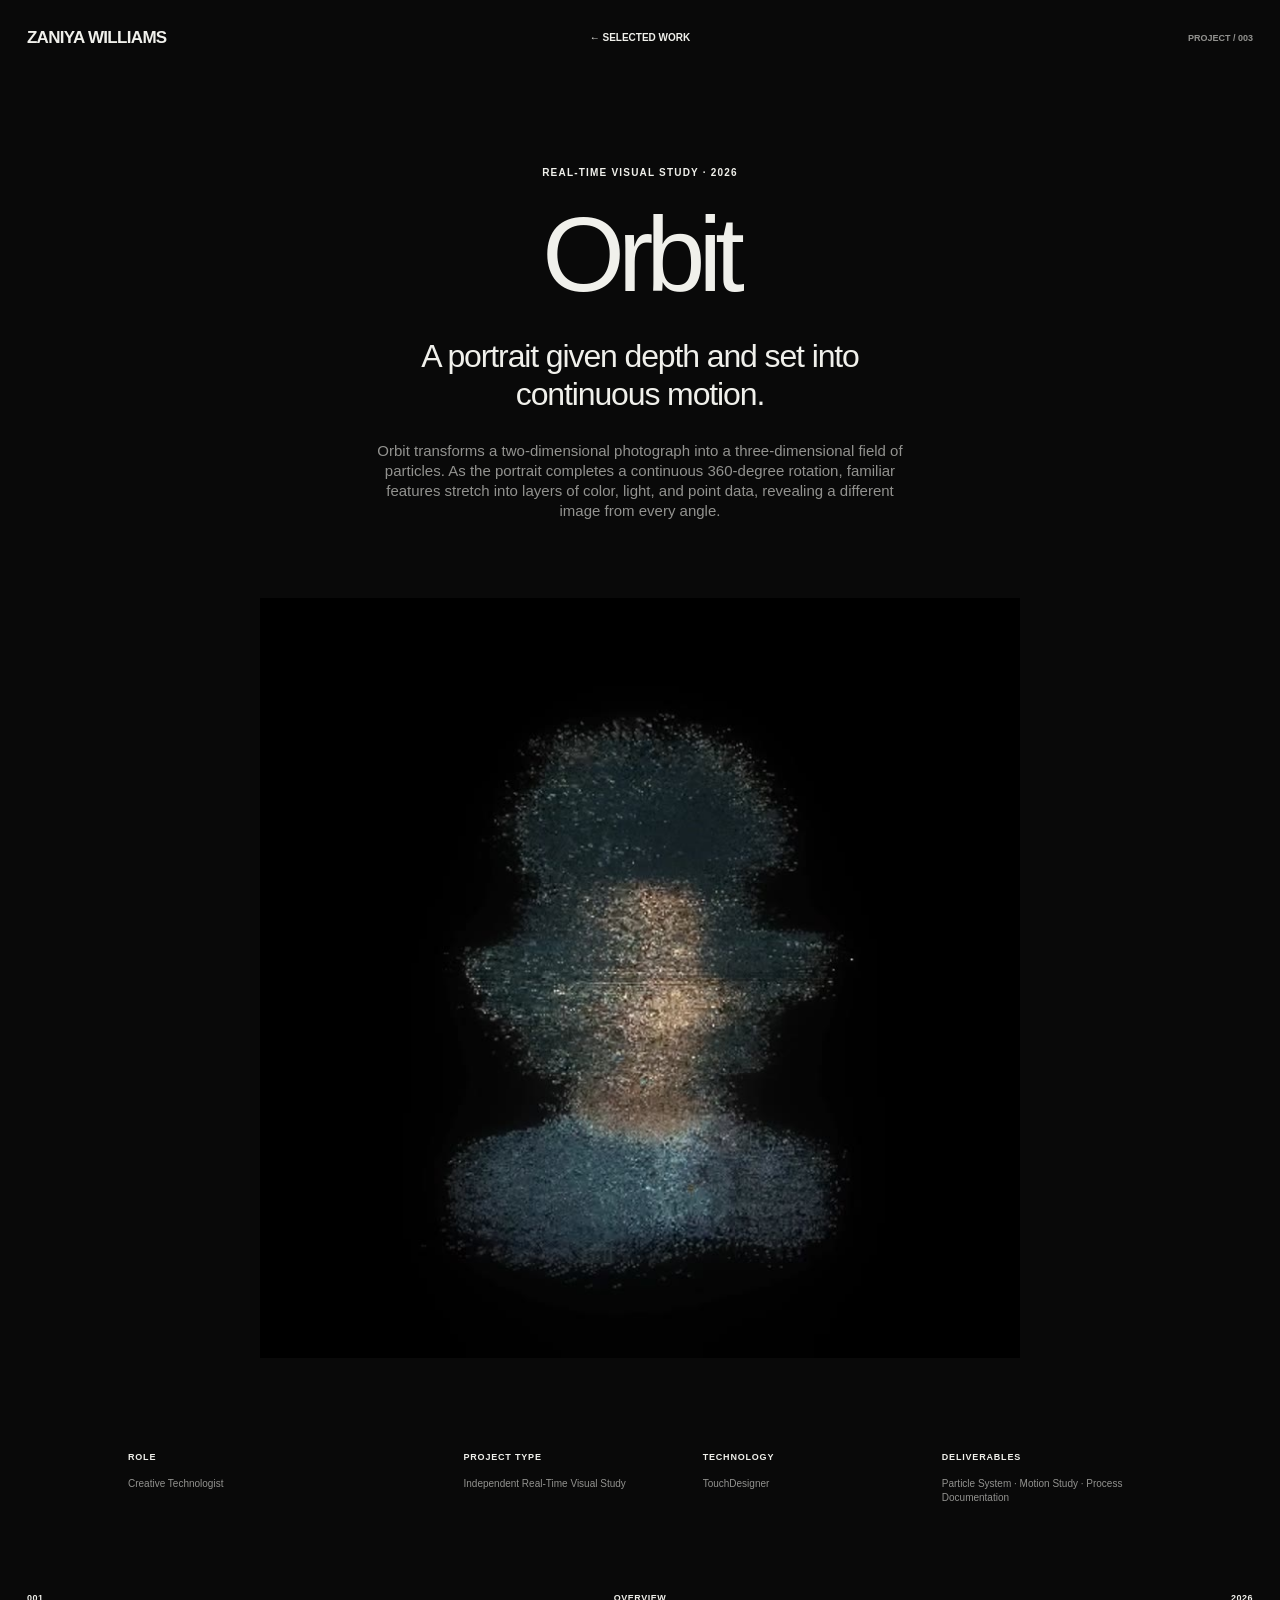
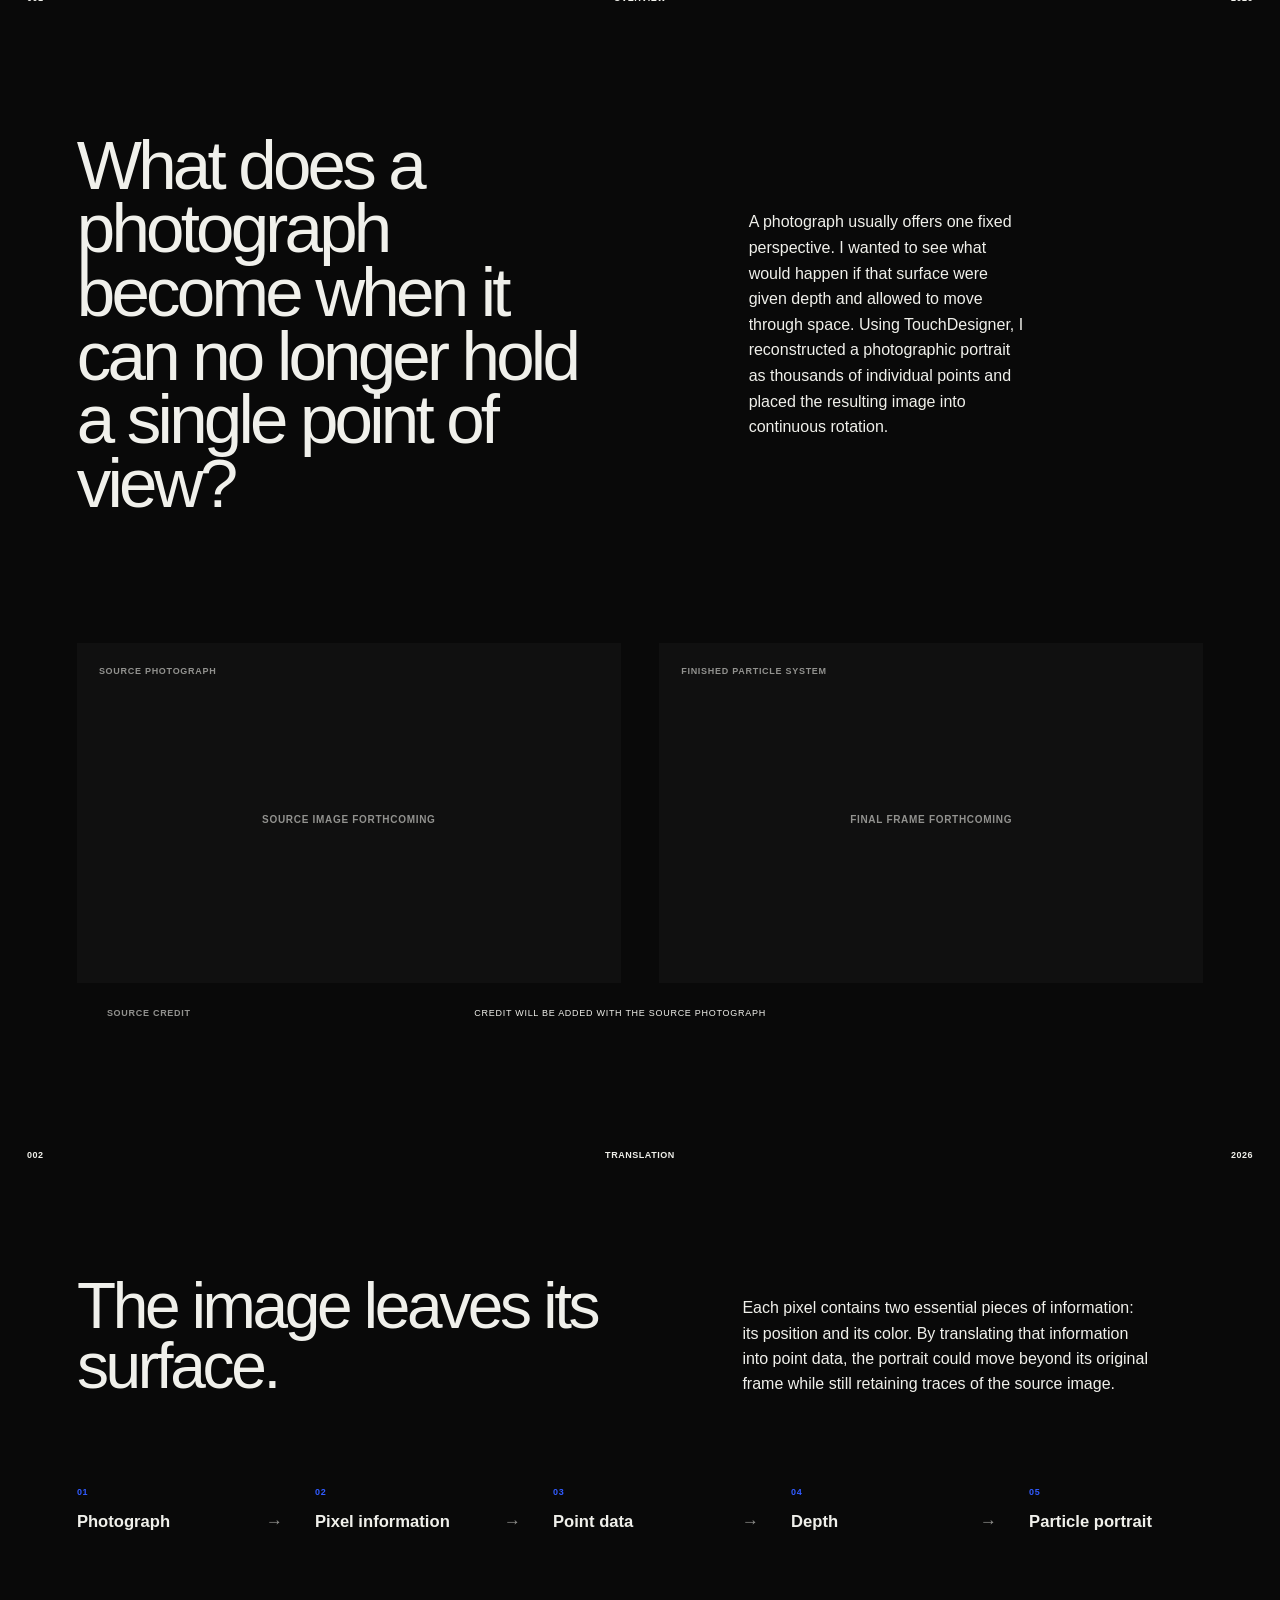
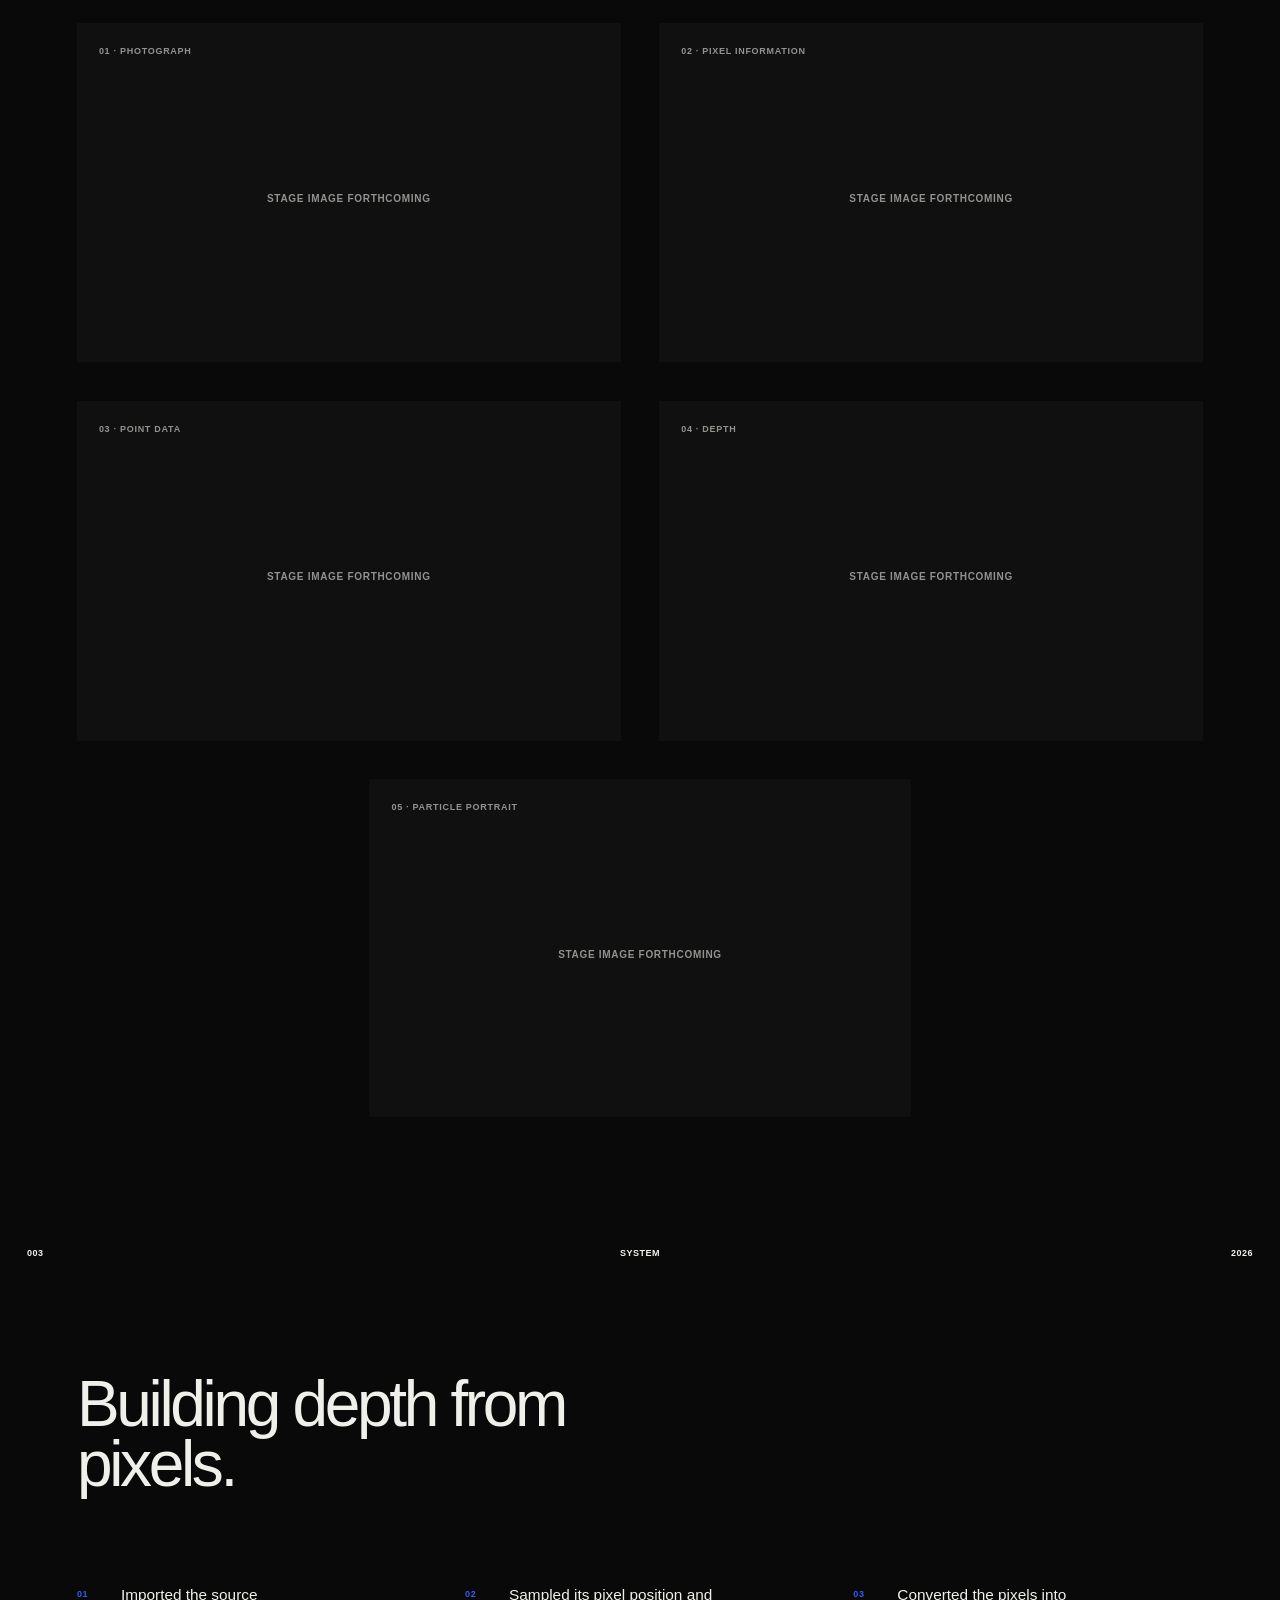
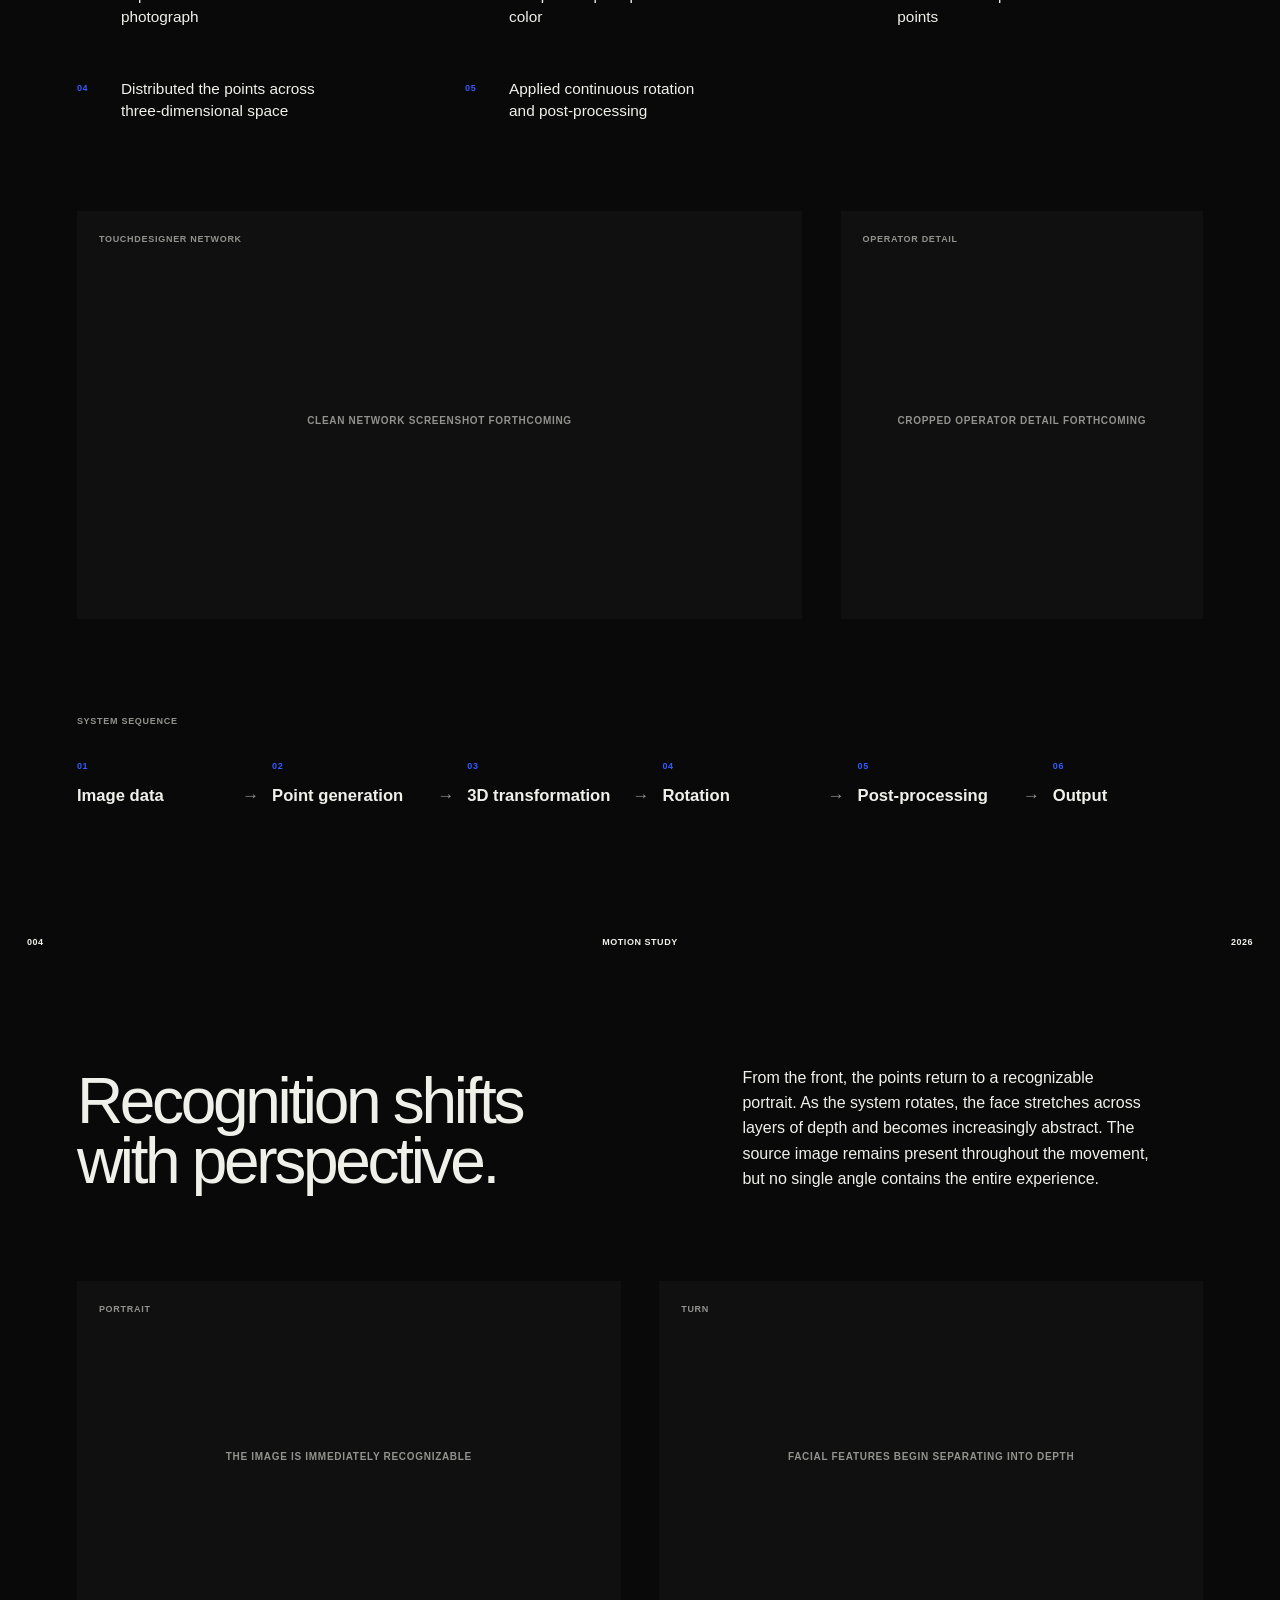
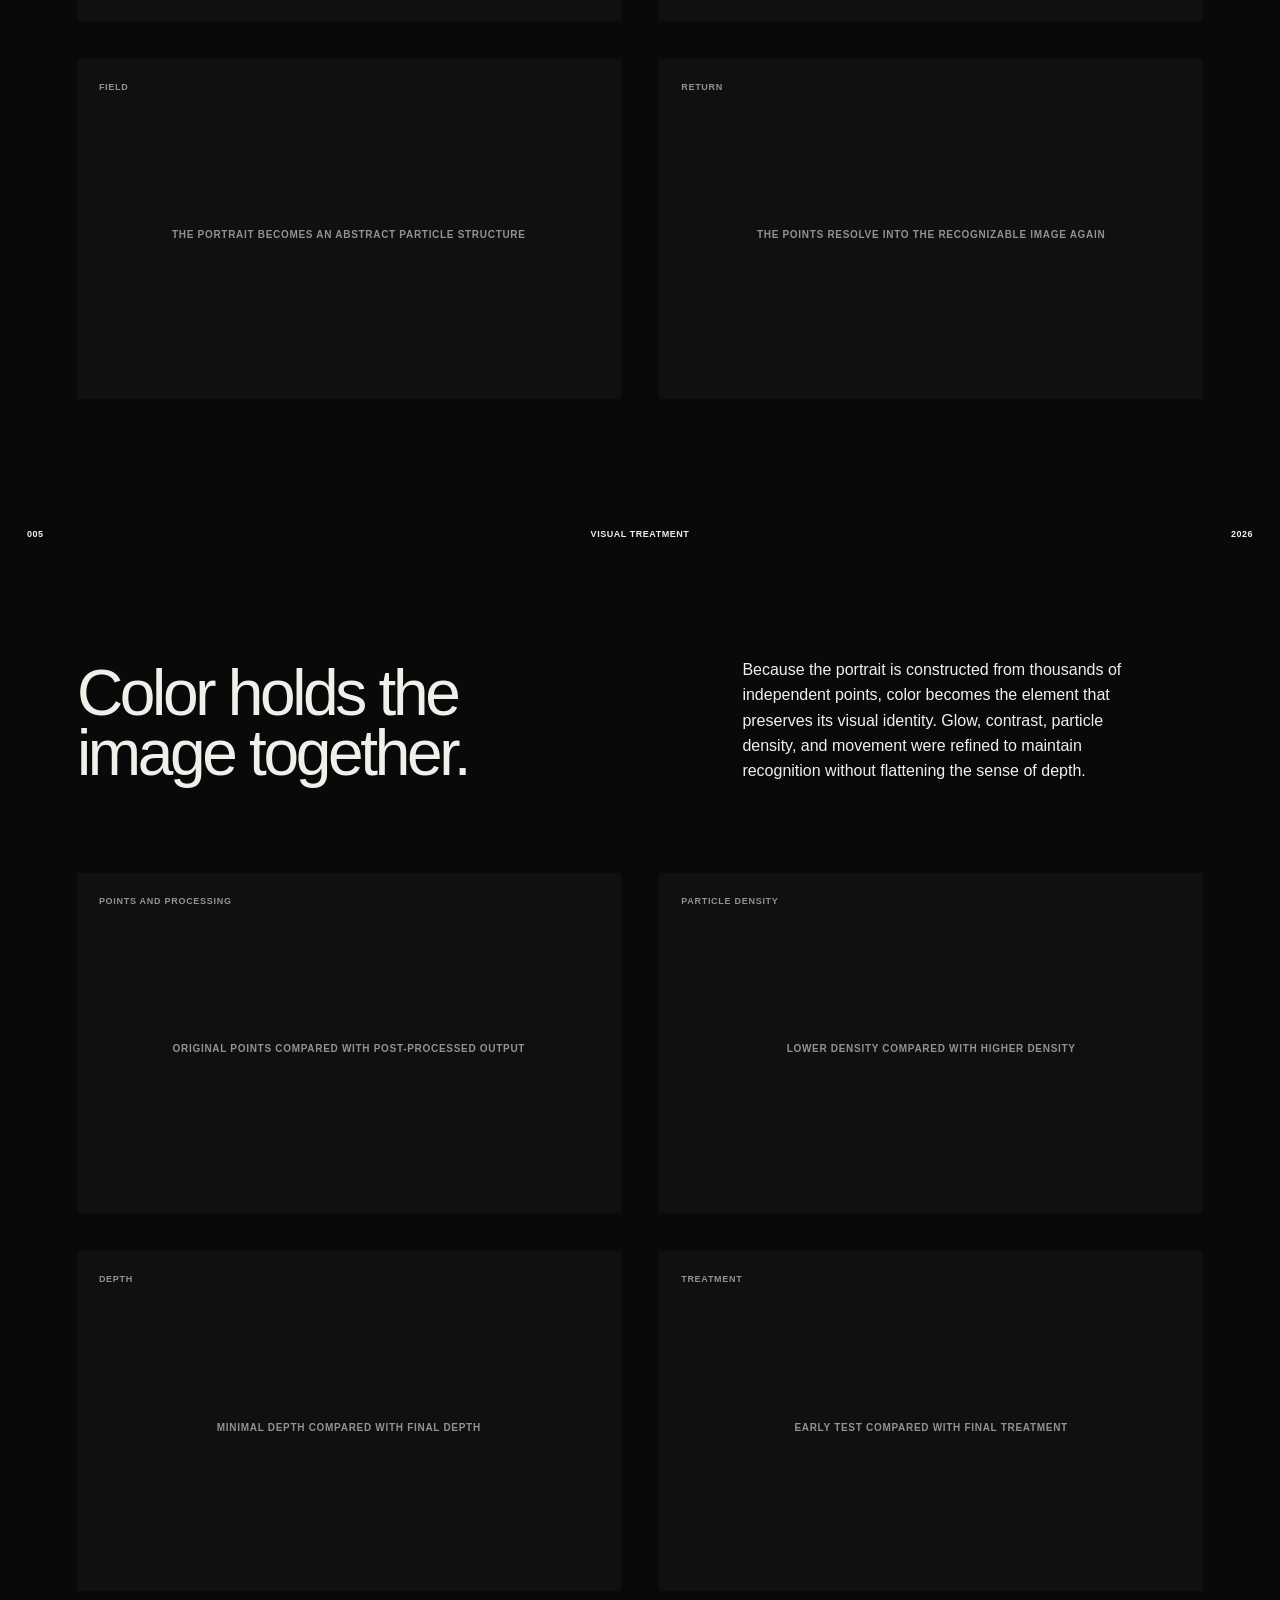
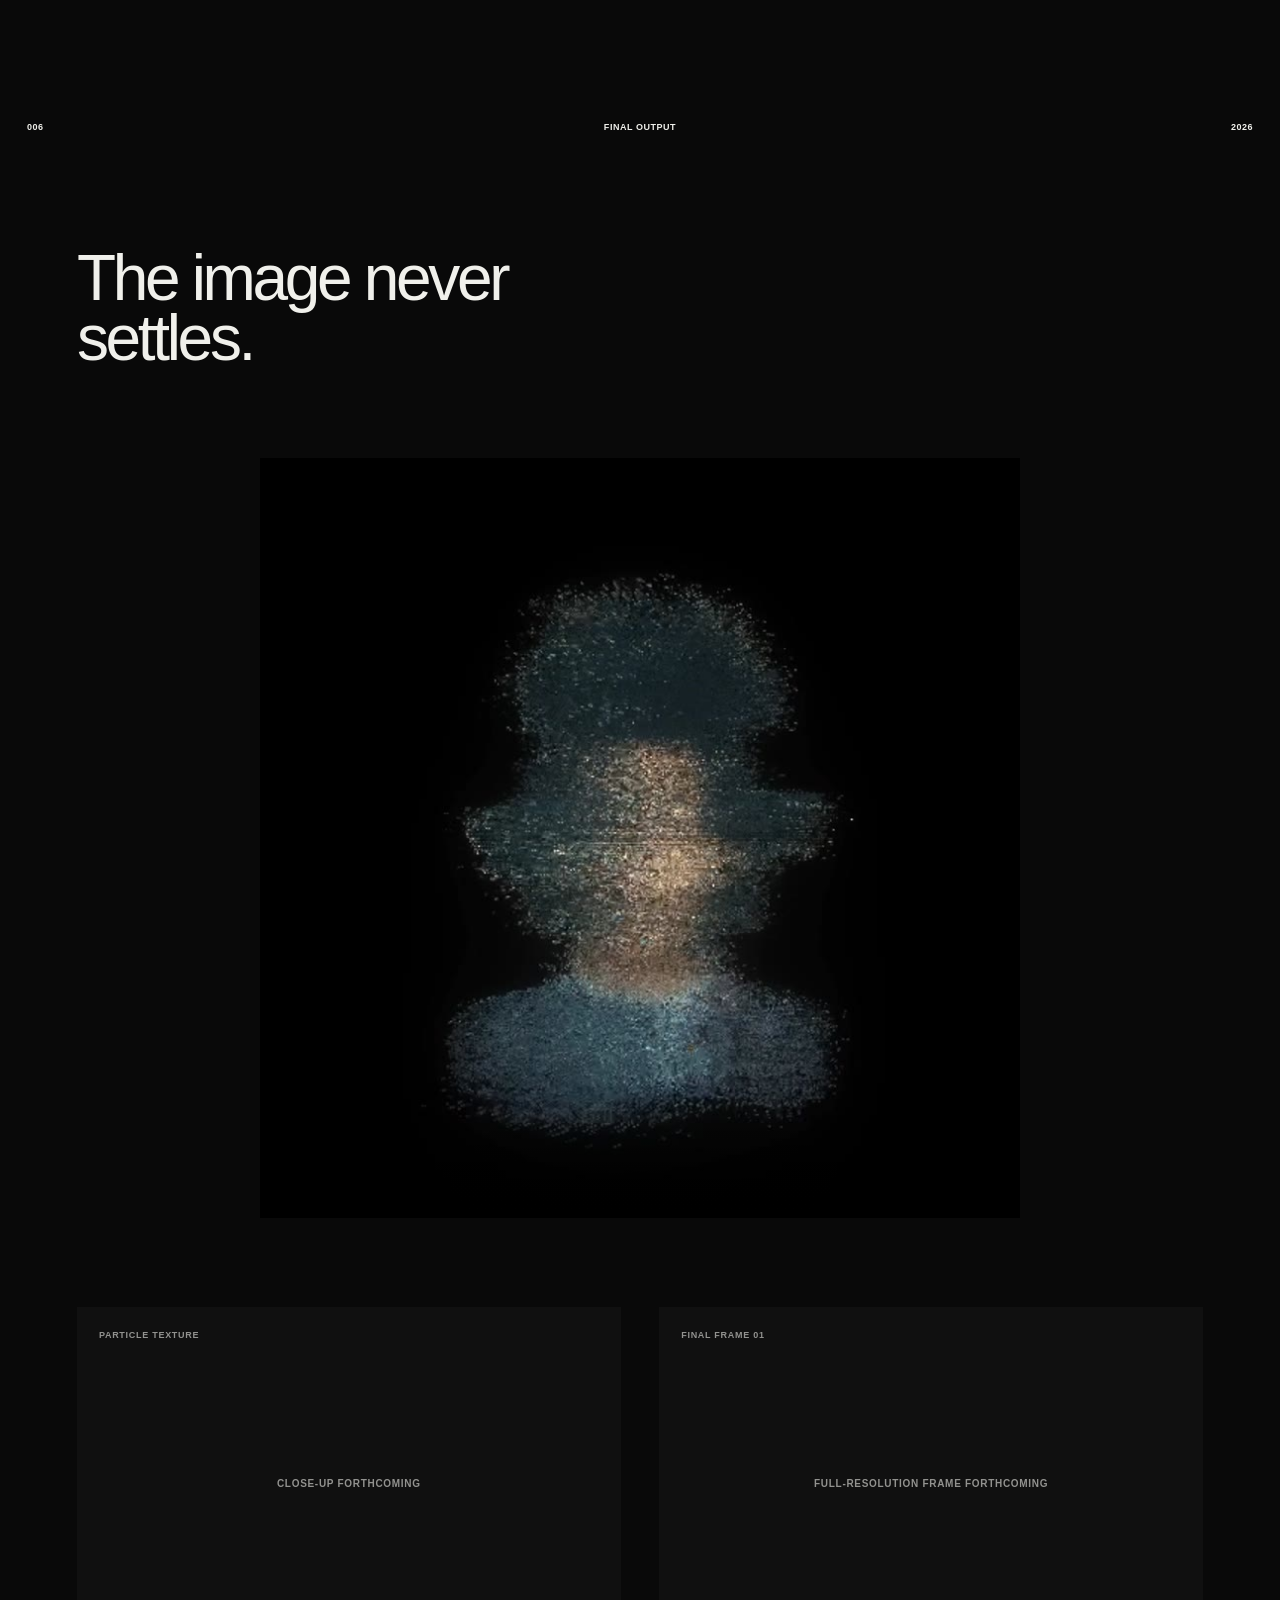
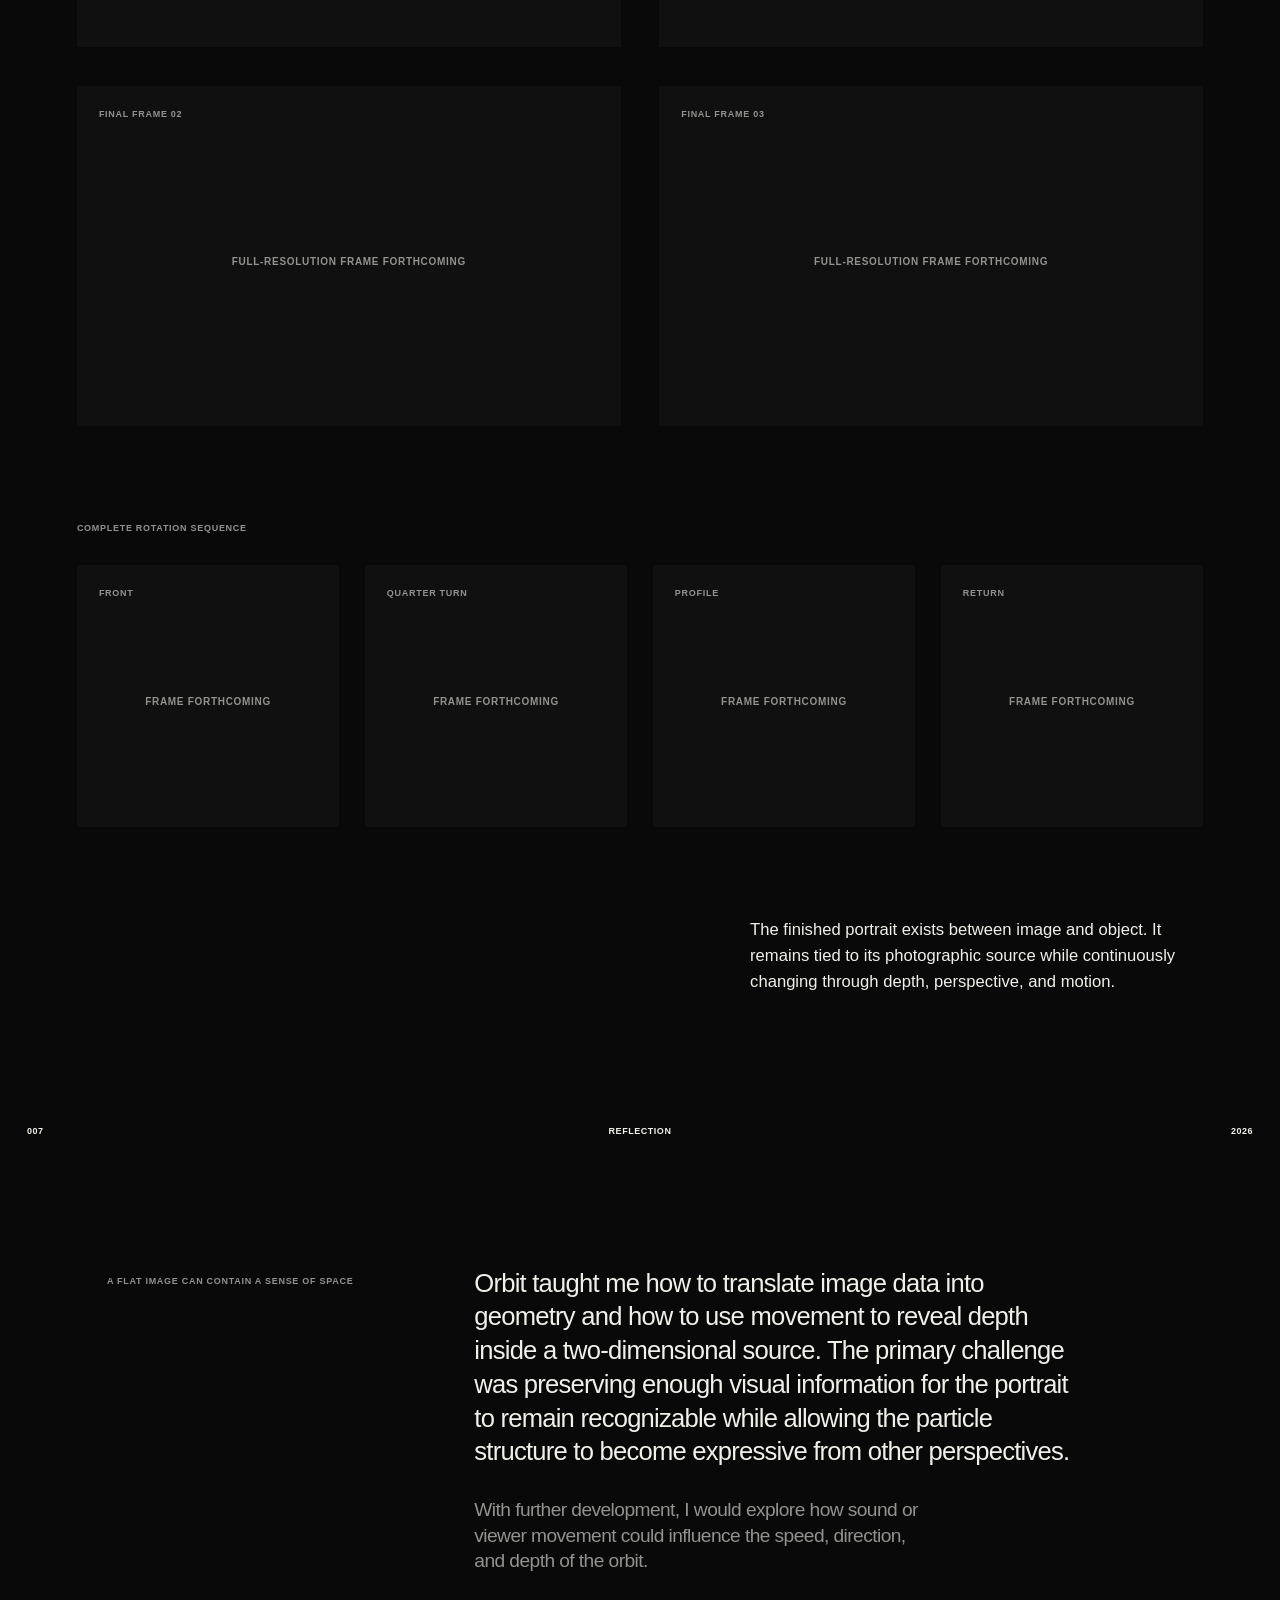
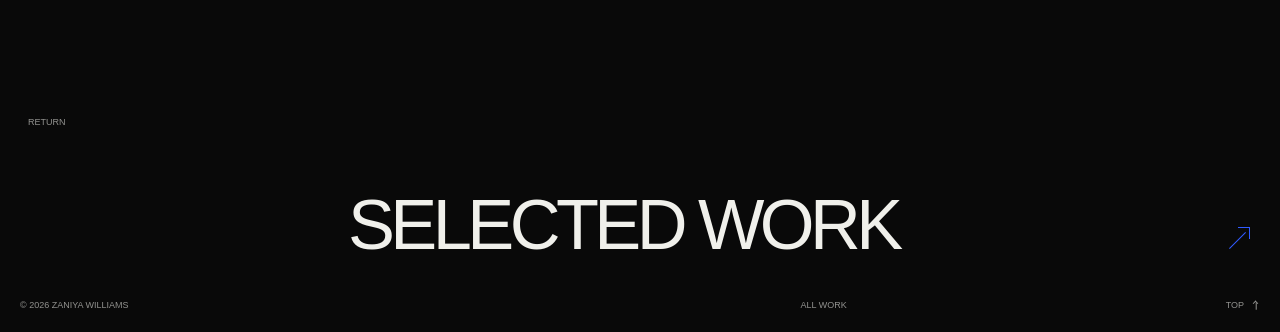
==== work/study-002/index.html @ bfc4970f "Add Orbit final rotation video" ====
<!doctype html>
<html lang="en">
<head>
  <meta charset="utf-8">
  <meta name="viewport" content="width=device-width, initial-scale=1">
  <meta name="theme-color" content="#090909">
  <meta name="description" content="Orbit, a real-time visual study by Zaniya Williams.">
  <title>Orbit | Zaniya Williams</title>
  <link rel="stylesheet" href="../../styles.css">
  <script src="../../script.js" defer></script>
</head>
<body class="project-page sound-project study-project particle-project orbit-project">
  <a class="skip-link" href="#overview">Skip to project overview</a>
  <header class="site-nav" id="top"><a class="wordmark" href="../../">Zaniya Williams</a><a href="../../#work">← Selected work</a><span>Project / 003</span></header>
  <main>
    <section class="project-hero">
      <div class="project-title">
        <p class="eyebrow">Real-Time Visual Study · 2026</p>
        <h1>Orbit</h1>
        <p class="particle-deck">A portrait given depth and set into continuous motion.</p>
        <p class="premise">Orbit transforms a two-dimensional photograph into a three-dimensional field of particles. As the portrait completes a continuous 360-degree rotation, familiar features stretch into layers of color, light, and point data, revealing a different image from every angle.</p>
      </div>
      <div class="orbit-hero-loop orbit-video-frame">
        <video autoplay muted loop playsinline preload="metadata" poster="../../assets/orbit/orbit-poster.jpg" aria-label="Orbit particle portrait rotating continuously">
          <source src="../../assets/orbit/orbit-final.mp4" type="video/mp4">
        </video>
      </div>
      <dl class="project-meta">
        <div><dt>Role</dt><dd>Creative Technologist</dd></div>
        <div><dt>Project type</dt><dd>Independent Real-Time Visual Study</dd></div>
        <div><dt>Technology</dt><dd>TouchDesigner</dd></div>
        <div><dt>Deliverables</dt><dd>Particle System · Motion Study · Process Documentation</dd></div>
      </dl>
    </section>

    <section class="overview reveal" id="overview">
      <div class="index-band"><span>001</span><h2>Overview</h2><span>2026</span></div>
      <div class="overview-grid">
        <h2>What does a photograph become when it can no longer hold a single point of view?</h2>
        <p class="overview-copy">A photograph usually offers one fixed perspective. I wanted to see what would happen if that surface were given depth and allowed to move through space. Using TouchDesigner, I reconstructed a photographic portrait as thousands of individual points and placed the resulting image into continuous rotation.</p>
      </div>
      <div class="source-comparison orbit-media-grid">
        <figure class="evidence-placeholder"><span>Source photograph</span><strong>Source image forthcoming</strong></figure>
        <figure class="evidence-placeholder"><span>Finished particle system</span><strong>Final frame forthcoming</strong></figure>
      </div>
      <p class="source-credit"><span>Source credit</span><strong>Credit will be added with the source photograph</strong></p>
    </section>

    <section class="translation-section orbit-section reveal" aria-labelledby="translation-title">
      <div class="index-band"><span>002</span><h2 id="translation-title">Translation</h2><span>2026</span></div>
      <div class="orbit-content">
        <div class="orbit-lead">
          <h2>The image leaves its surface.</h2>
          <p>Each pixel contains two essential pieces of information: its position and its color. By translating that information into point data, the portrait could move beyond its original frame while still retaining traces of the source image.</p>
        </div>
        <ol class="particle-flow" aria-label="Image translation process">
          <li><span>01</span><strong>Photograph</strong></li>
          <li><span>02</span><strong>Pixel information</strong></li>
          <li><span>03</span><strong>Point data</strong></li>
          <li><span>04</span><strong>Depth</strong></li>
          <li><span>05</span><strong>Particle portrait</strong></li>
        </ol>
        <div class="orbit-stage-gallery">
          <figure class="evidence-placeholder"><span>01 · Photograph</span><strong>Stage image forthcoming</strong></figure>
          <figure class="evidence-placeholder"><span>02 · Pixel information</span><strong>Stage image forthcoming</strong></figure>
          <figure class="evidence-placeholder"><span>03 · Point data</span><strong>Stage image forthcoming</strong></figure>
          <figure class="evidence-placeholder"><span>04 · Depth</span><strong>Stage image forthcoming</strong></figure>
          <figure class="evidence-placeholder"><span>05 · Particle portrait</span><strong>Stage image forthcoming</strong></figure>
        </div>
      </div>
    </section>

    <section class="system-section orbit-section reveal" aria-labelledby="system-title">
      <div class="index-band"><span>003</span><h2 id="system-title">System</h2><span>2026</span></div>
      <div class="orbit-content">
        <h2 class="orbit-section-title">Building depth from pixels.</h2>
        <ol class="process-steps orbit-build-steps">
          <li><span>01</span><strong>Imported the source photograph</strong></li>
          <li><span>02</span><strong>Sampled its pixel position and color</strong></li>
          <li><span>03</span><strong>Converted the pixels into points</strong></li>
          <li><span>04</span><strong>Distributed the points across three-dimensional space</strong></li>
          <li><span>05</span><strong>Applied continuous rotation and post-processing</strong></li>
        </ol>
        <div class="system-evidence">
          <figure class="evidence-placeholder network-evidence"><span>TouchDesigner network</span><strong>Clean network screenshot forthcoming</strong></figure>
          <figure class="evidence-placeholder operator-evidence"><span>Operator detail</span><strong>Cropped operator detail forthcoming</strong></figure>
        </div>
        <div class="system-sequence-wrap">
          <span class="particle-label">System sequence</span>
          <ol class="particle-flow system-flow" aria-label="TouchDesigner system sequence">
            <li><span>01</span><strong>Image data</strong></li>
            <li><span>02</span><strong>Point generation</strong></li>
            <li><span>03</span><strong>3D transformation</strong></li>
            <li><span>04</span><strong>Rotation</strong></li>
            <li><span>05</span><strong>Post-processing</strong></li>
            <li><span>06</span><strong>Output</strong></li>
          </ol>
        </div>
      </div>
    </section>

    <section class="motion-study-section orbit-section reveal" aria-labelledby="motion-title">
      <div class="index-band"><span>004</span><h2 id="motion-title">Motion study</h2><span>2026</span></div>
      <div class="orbit-content">
        <div class="orbit-lead">
          <h2>Recognition shifts with perspective.</h2>
          <p>From the front, the points return to a recognizable portrait. As the system rotates, the face stretches across layers of depth and becomes increasingly abstract. The source image remains present throughout the movement, but no single angle contains the entire experience.</p>
        </div>
        <div class="motion-frame-grid orbit-media-grid">
          <figure class="evidence-placeholder"><span>Portrait</span><strong>The image is immediately recognizable</strong></figure>
          <figure class="evidence-placeholder"><span>Turn</span><strong>Facial features begin separating into depth</strong></figure>
          <figure class="evidence-placeholder"><span>Field</span><strong>The portrait becomes an abstract particle structure</strong></figure>
          <figure class="evidence-placeholder"><span>Return</span><strong>The points resolve into the recognizable image again</strong></figure>
        </div>
      </div>
    </section>

    <section class="visual-treatment-section orbit-section reveal" aria-labelledby="treatment-title">
      <div class="index-band"><span>005</span><h2 id="treatment-title">Visual treatment</h2><span>2026</span></div>
      <div class="orbit-content">
        <div class="orbit-lead">
          <h2>Color holds the image together.</h2>
          <p>Because the portrait is constructed from thousands of independent points, color becomes the element that preserves its visual identity. Glow, contrast, particle density, and movement were refined to maintain recognition without flattening the sense of depth.</p>
        </div>
        <div class="treatment-grid orbit-media-grid">
          <figure class="evidence-placeholder"><span>Points and processing</span><strong>Original points compared with post-processed output</strong></figure>
          <figure class="evidence-placeholder"><span>Particle density</span><strong>Lower density compared with higher density</strong></figure>
          <figure class="evidence-placeholder"><span>Depth</span><strong>Minimal depth compared with final depth</strong></figure>
          <figure class="evidence-placeholder"><span>Treatment</span><strong>Early test compared with final treatment</strong></figure>
        </div>
      </div>
    </section>

    <section class="final-output-section orbit-section reveal" aria-labelledby="final-title">
      <div class="index-band"><span>006</span><h2 id="final-title">Final output</h2><span>2026</span></div>
      <div class="orbit-content">
        <h2 class="orbit-section-title">The image never settles.</h2>
        <div class="final-video-placeholder orbit-video-frame">
          <video controls playsinline preload="metadata" poster="../../assets/orbit/orbit-poster.jpg" aria-label="Final Orbit 360-degree particle portrait video">
            <source src="../../assets/orbit/orbit-final.mp4" type="video/mp4">
          </video>
        </div>
        <div class="final-output-grid orbit-media-grid">
          <figure class="evidence-placeholder"><span>Particle texture</span><strong>Close-up forthcoming</strong></figure>
          <figure class="evidence-placeholder"><span>Final frame 01</span><strong>Full-resolution frame forthcoming</strong></figure>
          <figure class="evidence-placeholder"><span>Final frame 02</span><strong>Full-resolution frame forthcoming</strong></figure>
          <figure class="evidence-placeholder"><span>Final frame 03</span><strong>Full-resolution frame forthcoming</strong></figure>
        </div>
        <div class="rotation-sequence-wrap">
          <span class="particle-label">Complete rotation sequence</span>
          <div class="rotation-sequence">
            <div class="evidence-placeholder"><span>Front</span><strong>Frame forthcoming</strong></div>
            <div class="evidence-placeholder"><span>Quarter turn</span><strong>Frame forthcoming</strong></div>
            <div class="evidence-placeholder"><span>Profile</span><strong>Frame forthcoming</strong></div>
            <div class="evidence-placeholder"><span>Return</span><strong>Frame forthcoming</strong></div>
          </div>
        </div>
        <p class="final-copy">The finished portrait exists between image and object. It remains tied to its photographic source while continuously changing through depth, perspective, and motion.</p>
      </div>
    </section>

    <section class="project-reflection reveal" aria-labelledby="reflection-title">
      <div class="index-band"><span>007</span><h2 id="reflection-title">Reflection</h2><span>2026</span></div>
      <div class="reflection-content">
        <span>A flat image can contain a sense of space</span>
        <div class="reflection-copy">
          <p>Orbit taught me how to translate image data into geometry and how to use movement to reveal depth inside a two-dimensional source. The primary challenge was preserving enough visual information for the portrait to remain recognizable while allowing the particle structure to become expressive from other perspectives.</p>
          <p>With further development, I would explore how sound or viewer movement could influence the speed, direction, and depth of the orbit.</p>
        </div>
      </div>
    </section>

    <section class="next-project"><span>Return</span><a href="../../#work">Selected work <span class="emblem emblem-ne" aria-hidden="true"></span></a></section>
  </main>
  <footer class="footer"><span>© 2026 Zaniya Williams</span><a href="../../#work">All work</a><a href="#top">Top <span class="emblem emblem-n" aria-hidden="true"></span></a></footer>
</body>
</html>
---- styles.css ----
:root{--bg:#090909;--fg:#f0f0eb;--muted:#92928f;--line:rgba(240,240,235,.52);--soft-line:rgba(240,240,235,.18);--blue:#315bff;--display:Arial Black,Arial,Helvetica,sans-serif;--body:Arial,Helvetica,sans-serif;--pad:clamp(16px,2.1vw,32px)}
*{box-sizing:border-box}html{scroll-behavior:smooth;background:var(--bg)}body{margin:0;overflow-x:hidden;background:var(--bg);color:var(--fg);font-family:var(--body);line-height:1.35;-webkit-font-smoothing:antialiased}body:after{content:"";position:fixed;inset:0;z-index:99;pointer-events:none;opacity:.026;background-image:url("data:image/svg+xml,%3Csvg viewBox='0 0 180 180' xmlns='http://www.w3.org/2000/svg'%3E%3Cfilter id='n'%3E%3CfeTurbulence type='fractalNoise' baseFrequency='.9' numOctaves='3' stitchTiles='stitch'/%3E%3C/filter%3E%3Crect width='100%25' height='100%25' filter='url(%23n)' opacity='.7'/%3E%3C/svg%3E")}a{color:inherit;text-decoration:none}p,h1,h2,h3,figure{margin:0}ul{margin:0;padding:0;list-style:none}::selection{background:var(--blue);color:white}.shell{width:100%;border-color:var(--line)}.skip-link{position:fixed;top:-60px;left:16px;z-index:200;padding:11px 15px;background:var(--fg);color:var(--bg)}.skip-link:focus{top:16px}.site-nav{position:absolute;inset:0 0 auto;z-index:10;display:grid;grid-template-columns:1fr auto 1fr;align-items:center;min-height:76px;padding:0 var(--pad);font-size:11px;font-weight:700;text-transform:uppercase}.wordmark{font-size:17px;letter-spacing:-.04em}.site-nav nav{display:flex;gap:52px}.site-nav p{justify-self:end;color:var(--muted);font-size:9px;letter-spacing:.08em}.home-hero{position:relative;min-height:100svh;display:flex;flex-direction:column;justify-content:flex-end;padding:110px var(--pad) 28px;border-bottom:1px solid var(--line);isolation:isolate}.ambient-light{position:absolute;inset:0;z-index:-1;background:radial-gradient(ellipse at var(--mx,88%) var(--my,76%),rgba(49,91,255,.15),transparent 35%),radial-gradient(ellipse at 25% 13%,rgba(255,255,255,.08),transparent 34%);transition:background-position .2s ease}.hero-context{position:absolute;top:112px;right:var(--pad);display:grid;grid-template-columns:auto minmax(180px,320px);gap:34px;max-width:570px;color:var(--muted);font-size:10px;text-transform:uppercase;letter-spacing:.08em}.hero-context p{font-size:13px;letter-spacing:0;text-transform:none}.home-hero h1{display:flex;flex-direction:column;margin-left:-.06em;font-size:clamp(62px,10.8vw,174px);font-weight:400;line-height:.82;letter-spacing:-.068em;text-transform:uppercase}.home-hero h1 span:nth-child(2){margin-left:8vw}.home-hero h1 span:nth-child(3){margin-left:22vw}.explore-link{align-self:center;width:min(320px,56vw);margin-top:7vh;padding:12px 0;border-bottom:2px solid var(--fg);text-align:center;font-size:10px;font-weight:700;text-transform:uppercase}.index-band,.project-band,.section-band{display:grid;grid-template-columns:1fr 1fr 1fr;align-items:center;min-height:66px;padding:0 20px;border-bottom:1px solid var(--line);font-size:9px;font-weight:700;letter-spacing:.06em;text-transform:uppercase}.index-band h2,.index-band span:nth-child(2),.project-band span:nth-child(2),.section-band span:nth-child(2){justify-self:center;font:inherit}.index-band span:last-child,.project-band span:last-child,.section-band span:last-child{justify-self:end}.project-card{border-bottom:1px solid var(--line)}.project-layout{display:grid;grid-template-columns:2fr 1fr;min-height:min(74vw,820px)}.reverse .project-layout{grid-template-columns:1fr 2fr}.reverse .project-visual{order:2;border-right:0;border-left:1px solid var(--line)}.project-visual{position:relative;display:grid;place-items:center;overflow:hidden;min-height:620px;border-right:1px solid var(--line);isolation:isolate}.project-visual:before{content:"";position:absolute;inset:-5%;z-index:-2;transition:transform 1s cubic-bezier(.2,.8,.2,1),filter .6s ease}.project-visual:after{content:"";position:absolute;inset:0;z-index:-1;background:rgba(49,91,255,0);mix-blend-mode:color;transition:background .5s}.project-card:hover .project-visual:before{transform:scale(1.04)}.project-card:hover .project-visual:after{background:rgba(49,91,255,.18)}.visual-sound:before{background:radial-gradient(circle at 62% 42%,#344177 0,#131722 32%,#080808 71%)}.visual-study-four:before{background:linear-gradient(126deg,#080808 18%,#24262d 47%,#0e0e0f 48%,#171b2a 100%)}.visual-study-two:before{background:radial-gradient(ellipse at 24% 80%,#273463 0,#11141c 35%,#080808 72%)}.orb{width:min(27vw,350px);aspect-ratio:1;border:1px solid rgba(240,240,235,.18);border-radius:50%;box-shadow:0 0 86px rgba(49,91,255,.14)}.visual-note{position:absolute;font-size:8px;letter-spacing:.11em;text-transform:uppercase;color:var(--muted)}.tag{position:absolute;left:24px;bottom:24px;padding:7px 10px;border:1px solid var(--fg);font-size:9px;font-weight:700;text-transform:uppercase}.project-copy{display:flex;flex-direction:column;justify-content:space-between;padding:14vh var(--pad) 24px}.project-copy h3{max-width:10ch;font-family:var(--display);font-size:clamp(42px,5vw,80px);line-height:.83;letter-spacing:-.065em;text-transform:uppercase}.project-copy p{max-width:38ch;margin-top:28px;font-size:14px}.project-link{display:grid;grid-template-columns:1fr auto;align-items:end;padding-top:14px;border-top:1px solid var(--fg);font-size:10px;font-weight:700;text-transform:uppercase}.project-link span:last-child{font-size:18px;transition:transform .3s,color .3s}.project-link:hover span:last-child{transform:translate(5px,5px);color:var(--blue)}.about{border-bottom:1px solid var(--line)}.about-grid{display:grid;grid-template-columns:1.45fr 1fr .7fr;min-height:72vh}.about-grid>div{padding:12vh 24px 40px;border-right:1px solid var(--line)}.about-grid>div:last-child{border-right:0}.kicker{margin-bottom:7vh;color:var(--muted);font-size:9px;font-weight:700;letter-spacing:.1em;text-transform:uppercase}.about h2{max-width:12ch;font-size:clamp(42px,5.8vw,90px);font-weight:400;line-height:.91;letter-spacing:-.055em;text-transform:uppercase}.about-copy{display:flex;flex-direction:column;justify-content:space-between}.about-copy>p:first-child{max-width:39ch;font-size:18px;line-height:1.35}.rule-note{padding-top:18px;border-top:1px solid var(--soft-line);color:var(--muted);font-size:10px;text-transform:uppercase}.discipline-list li{padding:10px 0;border-bottom:1px solid var(--soft-line);font-size:11px;text-transform:uppercase}.contact{display:grid;grid-template-columns:2fr 1fr;min-height:68vh;border-bottom:1px solid var(--line)}.contact>div{padding:12vh var(--pad) 32px}.contact>div:first-child{border-right:1px solid var(--line)}.contact h2{max-width:14ch;font-size:clamp(48px,7vw,110px);font-weight:400;line-height:.88;letter-spacing:-.06em;text-transform:uppercase}.contact-actions{display:flex;flex-direction:column;justify-content:space-between}.contact-actions>a{padding-bottom:8px;border-bottom:1px solid var(--fg);font-size:clamp(16px,2vw,28px)}.contact-actions p{font-size:10px;text-transform:uppercase}.footer{display:grid;grid-template-columns:1fr 1fr 1fr;align-items:center;min-height:64px;padding:0 20px;color:var(--muted);font-size:9px;text-transform:uppercase}.footer span:nth-child(2){justify-self:center}.footer a{justify-self:end}.reveal{opacity:0;transform:translateY(18px);transition:opacity .8s cubic-bezier(.2,.8,.2,1),transform .8s cubic-bezier(.2,.8,.2,1)}.reveal.visible{opacity:1;transform:none}
/* Project pages */.project-page .site-nav{position:relative;border-bottom:1px solid var(--line)}.project-page .site-nav>a:nth-child(2){justify-self:center;font-size:10px;text-transform:uppercase}.project-page .site-nav>span{justify-self:end;color:var(--muted);font-size:9px;text-transform:uppercase}.project-hero{position:relative;min-height:calc(100svh - 76px);display:flex;flex-direction:column;justify-content:space-between;padding:13vh clamp(20px,10vw,170px) 5vh;border-bottom:1px solid var(--line);isolation:isolate}.project-hero:before{content:"";position:absolute;inset:0;z-index:-1;background:radial-gradient(ellipse at 50% 48%,rgba(240,240,235,.07),transparent 48%),radial-gradient(ellipse at 74% 42%,rgba(49,91,255,.07),transparent 38%)}.project-title{text-align:center}.eyebrow{margin-bottom:3vh;color:var(--fg);font-size:10px;font-weight:700;letter-spacing:.12em;text-transform:uppercase}.project-title h1{max-width:16ch;margin:0 auto;font-size:clamp(58px,8.3vw,142px);font-weight:400;line-height:.9;letter-spacing:-.065em}.premise{max-width:56ch;margin:5vh auto 0;color:var(--muted);font-size:clamp(16px,1.45vw,23px);line-height:1.35}.project-meta{display:grid;grid-template-columns:1.55fr 1fr 1fr 1.2fr;column-gap:clamp(40px,5vw,88px);padding:6vh 0 3vh}.project-meta dt{margin-bottom:14px;font-size:9px;font-weight:700;letter-spacing:.09em;text-transform:uppercase}.project-meta dd{margin:0;color:var(--muted);font-size:10px}.overview{border-bottom:1px solid var(--line)}.overview-grid{display:grid;grid-template-columns:1.45fr 1fr;min-height:76vh}.overview h2{display:flex;align-items:center;padding:7vh clamp(26px,6vw,96px);border-right:1px solid var(--line);font-size:clamp(48px,6.2vw,96px);font-weight:400;line-height:.92;letter-spacing:-.055em}.overview-copy{align-self:center;max-width:42ch;padding:7vh clamp(24px,4vw,64px);font-size:17px;line-height:1.55}.media-section{border-bottom:1px solid var(--line)}.media-frame{position:relative;display:grid;place-items:center;width:100%;aspect-ratio:16/9;overflow:hidden;background:radial-gradient(circle at 65% 43%,rgba(49,91,255,.38),#111523 27%,#060606 70%)}.media-frame:after{content:"";width:90px;aspect-ratio:1;border:1px solid var(--fg);border-radius:50%;background:linear-gradient(135deg,transparent 48%,rgba(49,91,255,.7));transition:transform .35s}.media-frame:hover:after{transform:scale(1.08)}.media-label{position:absolute;left:26px;bottom:28px;font-size:10px;font-weight:700;text-transform:uppercase}.sequence{display:grid;grid-template-columns:repeat(4,1fr);border-top:1px solid var(--line)}.sequence span{min-height:60px;padding:20px;border-right:1px solid var(--line);color:var(--muted);font-size:9px;text-transform:uppercase}.sequence span:last-child{border-right:0}.artwork{border-bottom:1px solid var(--line)}.artwork-frame{display:grid;place-items:center;min-height:92svh;background:radial-gradient(ellipse at center,rgba(49,91,255,.2),#080808 64%);color:var(--muted);font-size:9px;letter-spacing:.1em;text-transform:uppercase}.artwork figcaption{padding:20px 26px;border-top:1px solid var(--line);font-size:11px}.next-project{display:grid;grid-template-columns:1fr 2fr;min-height:54vh;border-bottom:1px solid var(--line)}.next-project>span{padding:28px;border-right:1px solid var(--line);color:var(--muted);font-size:9px;text-transform:uppercase}.next-project>a{display:flex;align-items:flex-end;justify-content:space-between;padding:8vh 28px 30px;font-size:clamp(50px,8vw,126px);line-height:.85;letter-spacing:-.065em;text-transform:uppercase}.next-project>a span{color:var(--blue);font-size:.42em}.placeholder-copy{color:var(--muted)}
@media(max-width:820px){.site-nav{grid-template-columns:1fr auto;min-height:64px;padding:0 16px}.site-nav nav{gap:20px}.site-nav p{display:none}.wordmark{font-size:13px}.home-hero{min-height:92svh;padding:100px 16px 22px}.hero-context{position:static;grid-template-columns:1fr;gap:12px;margin-bottom:auto}.hero-context p{max-width:34ch}.home-hero h1{font-size:clamp(54px,18vw,105px);line-height:.84}.home-hero h1 span:nth-child(2),.home-hero h1 span:nth-child(3){margin-left:0}.explore-link{align-self:stretch;width:auto}.index-band,.project-band,.section-band{min-height:56px;padding:0 12px}.project-layout,.reverse .project-layout{grid-template-columns:1fr}.reverse .project-visual{order:0;border-left:0}.project-visual{min-height:112vw;border-right:0;border-bottom:1px solid var(--line)}.orb{width:50vw}.project-copy{min-height:66vh;padding:10vh 18px 18px}.project-copy h3{font-size:clamp(48px,15vw,78px)}.about-grid{grid-template-columns:1fr}.about-grid>div{padding:10vh 18px 40px;border-right:0;border-bottom:1px solid var(--line)}.about-grid>div:last-child{border-bottom:0}.about-copy{gap:12vh}.contact{grid-template-columns:1fr}.contact>div{padding:10vh 18px 32px}.contact>div:first-child{border-right:0;border-bottom:1px solid var(--line)}.contact-actions{min-height:42vh}.footer{grid-template-columns:1fr auto;padding:0 12px}.footer span:nth-child(2){display:none}.project-page .site-nav{grid-template-columns:1fr auto}.project-page .site-nav>span{display:none}.project-hero{min-height:calc(100svh - 64px);padding:13vh 16px 28px}.project-title h1{font-size:clamp(52px,15vw,86px);line-height:.92}.eyebrow{font-size:8px}.premise{font-size:16px}.project-meta{grid-template-columns:1fr 1fr;gap:26px 20px;padding-top:8vh}.project-meta dt{margin-bottom:8px}.overview-grid{grid-template-columns:1fr;min-height:0}.overview h2{min-height:62vh;padding:8vh 16px;border-right:0;border-bottom:1px solid var(--line);font-size:clamp(48px,14vw,78px)}.overview-copy{min-height:52vh;padding:8vh 16px;display:flex;align-items:center}.media-frame{aspect-ratio:9/16;max-height:88svh}.sequence{grid-template-columns:1fr 1fr}.sequence span:nth-child(2){border-right:0}.sequence span:nth-child(-n+2){border-bottom:1px solid var(--line)}.artwork-frame{min-height:72svh}.next-project{grid-template-columns:1fr}.next-project>span{min-height:54px;padding:20px;border-right:0;border-bottom:1px solid var(--line)}.next-project>a{min-height:45vh;padding:8vh 16px 22px}}
@media(prefers-reduced-motion:reduce){html{scroll-behavior:auto}.reveal{opacity:1;transform:none;transition:none}.project-visual:before,.media-frame:after{transition:none}}

/* Refined navigation, about, contact, and emblem system */
.about-grid{grid-template-columns:1.35fr 1fr;min-height:62vh}
.about-grid>div{padding-top:10vh}
.contact{min-height:52vh}
.contact>div{padding-top:8vh;padding-bottom:28px}
.contact-actions{gap:64px}
.contact-link{display:flex;align-items:center;justify-content:space-between;gap:12px;padding-bottom:8px;border-bottom:1px solid var(--fg);font-size:clamp(16px,2vw,28px)}
.social-links{display:flex;flex-wrap:wrap;gap:24px}
.social-links a{display:inline-flex;align-items:center;gap:8px;font-size:10px;text-transform:uppercase}
.footer{min-height:54px}
.footer.shell{grid-template-columns:1fr auto}
.footer a{display:inline-flex;align-items:center;gap:7px}
.emblem{position:relative;display:inline-block;flex:0 0 auto;width:1em;height:1em;color:currentColor;transform:rotate(0deg)}
.emblem:before{content:"";position:absolute;left:12%;top:50%;width:78%;height:1px;background:currentColor;transform:rotate(-45deg);transform-origin:center}
.emblem:after{content:"";position:absolute;right:7%;top:6%;width:38%;height:38%;border-top:1px solid currentColor;border-right:1px solid currentColor}
.emblem-se{transform:rotate(90deg)}
.emblem-n{transform:rotate(-45deg)}
.project-link:hover .emblem,.social-links a:hover .emblem,.contact-link:hover .emblem{color:var(--blue)}
.project-side{display:grid;grid-template-rows:66px 1fr;min-width:0}
.project-side .project-copy{min-height:0}

@media(max-width:820px){
  .about-grid{grid-template-columns:1fr;min-height:0}
  .about-grid>div{padding:8vh 18px 36px}
  .about-copy{gap:8vh}
  .contact{min-height:0}
  .contact>div{padding:8vh 18px 30px}
  .contact-actions{min-height:0;gap:72px}
  .contact-link{font-size:clamp(16px,5.4vw,24px)}
  .footer{min-height:52px}
}

/* Finished artwork for What the Sound Leaves Behind */
.artwork-frame.has-artwork{display:block;min-height:0;background:#050505}
.artwork-frame.has-artwork img{display:block;width:100%;height:auto}

@media(max-width:820px){
  .project-side{grid-template-rows:56px 1fr}
}

/* Clean image field: global film grain removed */
body:after{display:none}

/* Homepage editorial grid direction */
.site-nav>p{display:none}
.ambient-light{background:none}
.home-hero h1 span:nth-child(2),.home-hero h1 span:nth-child(3){margin-left:0}
.project-side{grid-template-rows:94px 1fr}
.project-side .project-band{min-height:94px}
.project-visual:before,.project-visual:after{background:none}
.project-card:hover .project-visual:before{transform:none}
.project-card:hover .project-visual:after{background:none}
.project-visual .orb,.project-visual .visual-note{display:none}
.project-feature-image{position:absolute;inset:0;width:100%;height:100%;object-fit:contain;background:var(--bg)}
.project-feature-image~.tag{z-index:1}
.featured-project .project-layout{grid-template-columns:3fr 2fr;min-height:0}
.featured-project .project-visual{min-height:0;aspect-ratio:1147/1013}
.featured-project .project-feature-image{inset:0;width:100%;height:100%}
.featured-project .project-copy{padding-top:10vh}
.featured-project .project-copy h3{font-size:clamp(40px,4.4vw,68px)}
.featured-project.flagship-project .project-visual{aspect-ratio:8/5}
.sound-home-project.reverse .project-layout{grid-template-columns:2fr 3fr;min-height:0}
.sound-home-project .project-visual{min-height:0;aspect-ratio:1147/1013}

@media(max-width:820px){
  .project-side{grid-template-rows:56px 1fr}
  .project-side .project-band{min-height:56px}
  .featured-project .project-layout{display:flex;flex-direction:column;min-height:0}
  .featured-project .project-side{display:contents}
  .featured-project .project-band{order:1}
  .featured-project .project-visual{order:2;min-height:0;aspect-ratio:1147/1013}
  .featured-project .project-feature-image{inset:0;width:100%;height:100%}
  .featured-project .project-copy{order:3;min-height:420px;padding:54px 20px 20px}
  .featured-project .project-copy h3{font-size:clamp(46px,12.5vw,58px)}
  .featured-project .tag{left:18px;bottom:18px}
  .featured-project.flagship-project .project-visual{aspect-ratio:8/5}
  .sound-home-project .project-layout{display:flex;flex-direction:column;min-height:0}
  .sound-home-project .project-side{display:contents}
  .sound-home-project .project-band{order:1}
  .sound-home-project .project-visual{order:2;min-height:0;aspect-ratio:1147/1013}
  .sound-home-project .project-copy{order:3;min-height:0;padding:54px 20px 20px}
}

/* Desktop scroll cursor */
.scroll-cursor{display:none}
@media(hover:hover) and (pointer:fine){
  .scroll-cursor{
    position:fixed;
    left:0;
    top:0;
    z-index:80;
    display:block;
    width:120px;
    height:120px;
    pointer-events:none;
    opacity:0;
    transform:translate3d(-50%,-50%,0) scale(.82);
    transition:opacity .22s ease,transform .22s ease;
    color:var(--fg);
  }
  .scroll-cursor.is-visible{opacity:1;transform:translate3d(-50%,-50%,0) scale(1)}
  .scroll-cursor svg{display:block;width:100%;height:100%;overflow:visible}
  .scroll-cursor text{fill:currentColor;font:700 7px var(--body);letter-spacing:1.2px;text-transform:uppercase}
  .scroll-cursor-ring{transform-origin:60px 60px;animation:scroll-ring-spin 12s linear infinite}
  .scroll-cursor-arrow{fill:none;stroke:currentColor;stroke-width:1.5;stroke-linecap:square;stroke-linejoin:miter}
}
@keyframes scroll-ring-spin{to{transform:rotate(360deg)}}

/* What the Sound Leaves Behind: refined editorial pacing */
.sound-project,
.sound-project:after{background-image:none!important}
.sound-project,
.sound-project main,
.sound-project .project-hero,
.sound-project .overview,
.sound-project .media-section,
.sound-project .artwork,
.sound-project .artwork-frame.has-artwork,
.sound-project .next-project,
.sound-project .footer{background-color:var(--bg)}
.sound-project .project-hero:before{display:none}
.sound-project .project-hero{
  min-height:calc(94svh - 76px);
  padding-top:11vh;
  padding-bottom:6vh;
}
.beyond-project .project-hero{overflow:hidden}
.beyond-project .project-title,
.beyond-project .project-meta{position:relative;z-index:2}
.credits-atmosphere{
  position:absolute;
  inset:0;
  z-index:1;
  overflow:hidden;
  pointer-events:none;
}
.credits-atmosphere:before{
  content:"";
  position:absolute;
  inset:8% 4% 18%;
  background:
    radial-gradient(ellipse at 38% 42%,rgba(255,255,255,.055),transparent 34%),
    radial-gradient(ellipse at 70% 34%,rgba(255,255,255,.035),transparent 29%);
  opacity:.7;
  animation:credits-haze 18s ease-in-out infinite alternate;
}
.credits-flare{
  --drift-x:18px;
  --drift-y:-12px;
  --mid-x:7px;
  --mid-y:-5px;
  position:absolute;
  width:clamp(170px,24vw,380px);
  aspect-ratio:1;
  border-radius:50%;
  background:radial-gradient(circle,rgba(255,255,255,.32) 0 1px,rgba(255,255,255,.13) 2px,rgba(255,255,255,.045) 13%,transparent 58%);
  opacity:.09;
  mix-blend-mode:screen;
  animation:credits-flash 14s cubic-bezier(.22,.7,.2,1) infinite;
}
.credits-flare:before,
.credits-flare:after{
  content:"";
  position:absolute;
  left:50%;
  top:50%;
  transform:translate(-50%,-50%);
  background:linear-gradient(90deg,transparent,rgba(255,255,255,.17),transparent);
}
.credits-flare:before{width:78%;height:1px}
.credits-flare:after{width:1px;height:78%;background:linear-gradient(180deg,transparent,rgba(255,255,255,.13),transparent)}
.flare-one{left:7%;top:17%;animation-delay:-2s}
.flare-two{right:5%;top:7%;width:clamp(130px,19vw,300px);--drift-x:-22px;--drift-y:15px;--mid-x:-9px;--mid-y:6px;animation-duration:17s;animation-delay:-9s}
.flare-three{left:39%;bottom:8%;width:clamp(120px,17vw,270px);--drift-x:14px;--drift-y:-20px;--mid-x:6px;--mid-y:-8px;animation-duration:19s;animation-delay:-13s}
.flare-four{right:27%;top:39%;width:clamp(90px,13vw,210px);--drift-x:-12px;--drift-y:-10px;--mid-x:-5px;--mid-y:-4px;animation-duration:12s;animation-delay:-5s}
@keyframes credits-flash{
  0%,18%,100%{opacity:.055;transform:translate3d(0,0,0) scale(.78)}
  21%{opacity:.18;transform:translate3d(0,0,0) scale(.9)}
  23%{opacity:.52;transform:translate3d(var(--mid-x),var(--mid-y),0) scale(1.02)}
  25%{opacity:.12;transform:translate3d(var(--mid-x),var(--mid-y),0) scale(.94)}
  29%{opacity:.28;transform:translate3d(var(--mid-x),var(--mid-y),0) scale(1)}
  38%,72%{opacity:.07;transform:translate3d(var(--drift-x),var(--drift-y),0) scale(.86)}
}
@keyframes credits-haze{to{opacity:1;transform:translate3d(1.5%,-1%,0) scale(1.04)}}
.sound-project .project-title h1{max-width:15ch}
.sound-project .premise{margin-top:4vh}
.sound-project .project-meta{padding-top:8vh;padding-bottom:0}
.sound-project .overview-grid{
  grid-template-columns:1.15fr 1fr;
  min-height:0;
}
.sound-project .overview h2{
  padding:clamp(72px,8vw,118px) clamp(28px,6vw,96px);
  font-size:clamp(48px,5.4vw,82px);
}
.sound-project .overview-copy{
  max-width:46ch;
  padding:clamp(72px,8vw,118px) clamp(32px,5vw,80px);
  font-size:clamp(16px,1.2vw,19px);
  line-height:1.6;
}
.overview-audience{
  display:grid;
  grid-template-columns:.55fr 1.45fr;
  gap:clamp(48px,8vw,130px);
  width:min(1120px,100%);
  margin:0 auto;
  padding:clamp(26px,3vw,44px) var(--pad) clamp(64px,7vw,104px);
}
.overview-audience span{
  padding-top:5px;
  color:var(--muted);
  font-size:9px;
  font-weight:700;
  letter-spacing:.08em;
  text-transform:uppercase;
}
.overview-audience p{max-width:48ch;font-size:clamp(16px,1.3vw,20px);line-height:1.55}
.sound-project .media-section{
  padding:0 var(--pad) clamp(64px,8vw,112px);
}
.sound-project .media-section .index-band{
  padding-left:0;
  padding-right:0;
  border:0;
}
.sound-project .overview>.index-band,
.sound-project .problem-section>.index-band,
.sound-project .experience-section>.index-band,
.sound-project .journey-section>.index-band{
  padding:0 var(--pad);
  border:0;
}
.sound-project .overview>.index-band h2{
  min-height:0;
  padding:0;
  border:0;
  font:inherit;
  letter-spacing:.06em;
}
.problem-section,.experience-section,.journey-section{background:var(--bg)}
.problem-layout{padding:clamp(68px,7vw,108px) var(--pad)}
.problem-lead{
  display:grid;
  grid-template-columns:.8fr 1.2fr;
  align-items:end;
  gap:clamp(40px,8vw,140px);
}
.problem-lead h2{
  font-size:clamp(50px,5.6vw,88px);
  font-weight:400;
  line-height:.9;
  letter-spacing:-.055em;
  text-transform:uppercase;
}
.problem-lead p{
  max-width:48ch;
  font-size:clamp(16px,1.3vw,20px);
  line-height:1.55;
}
.problem-points{
  display:grid;
  grid-template-columns:repeat(4,1fr);
  gap:clamp(20px,3vw,52px);
  margin-top:clamp(70px,8vw,120px);
  list-style:none;
}
.problem-points li{padding-top:18px;border-top:1px solid var(--soft-line)}
.problem-points span{
  display:block;
  margin-bottom:32px;
  color:var(--muted);
  font-size:9px;
  font-weight:700;
  letter-spacing:.08em;
}
.problem-points p{max-width:27ch;font-size:clamp(14px,1vw,16px);line-height:1.45}
.journey-content{padding:clamp(64px,7vw,104px) var(--pad)}
.journey-content>h2{
  max-width:17ch;
  font-size:clamp(40px,4.8vw,74px);
  font-weight:400;
  line-height:.94;
  letter-spacing:-.05em;
}
.journey-steps{
  display:grid;
  grid-template-columns:repeat(6,1fr);
  gap:0;
  margin-top:clamp(64px,7vw,100px);
  list-style:none;
}
.journey-steps li{
  position:relative;
  display:grid;
  grid-template-rows:auto minmax(48px,auto);
  min-width:0;
  padding-right:clamp(18px,2.4vw,42px);
}
.journey-steps li:not(:last-child):after{
  content:"→";
  position:absolute;
  top:auto;
  bottom:0;
  right:clamp(5px,.8vw,14px);
  display:flex;
  align-items:center;
  height:48px;
  color:var(--muted);
  font-size:18px;
  font-weight:400;
}
.journey-steps span{
  display:block;
  margin-bottom:16px;
  color:var(--muted);
  font-size:9px;
  font-weight:700;
  letter-spacing:.08em;
}
.journey-steps strong{
  display:flex;
  align-items:center;
  min-height:48px;
  max-width:15ch;
  font-size:clamp(13px,1vw,16px);
  line-height:1.25;
}
.design-approach{background:var(--bg)}
.design-approach>.index-band{padding:0 var(--pad);border:0}
.approach-content{
  width:min(1180px,100%);
  margin:0 auto;
  padding:clamp(68px,7vw,104px) var(--pad) clamp(78px,8vw,124px);
}
.approach-intro{
  display:grid;
  grid-template-columns:1.2fr .8fr;
  align-items:end;
  gap:clamp(48px,7vw,110px);
}
.approach-intro h2{
  max-width:13ch;
  font-size:clamp(48px,5vw,76px);
  font-weight:400;
  line-height:.92;
  letter-spacing:-.055em;
}
.approach-intro p{
  max-width:44ch;
  font-size:clamp(16px,1.25vw,19px);
  line-height:1.55;
}
.approach-principles{
  display:grid;
  grid-template-columns:.65fr 1.35fr;
  gap:clamp(48px,8vw,120px);
  margin-top:clamp(72px,8vw,112px);
}
.approach-principles>div>span,
.approach-flow-copy span{
  color:var(--muted);
  font-size:9px;
  font-weight:700;
  letter-spacing:.08em;
  text-transform:uppercase;
}
.approach-principles>div p{max-width:25ch;margin-top:16px;font-size:18px;line-height:1.45}
.approach-principles ol{
  display:grid;
  grid-template-columns:1fr;
  gap:22px;
  margin:0;
  padding:0;
  list-style:none;
}
.approach-principles li{display:grid;grid-template-columns:42px 1fr;gap:14px;align-items:baseline}
.approach-principles li span{
  color:var(--blue);
  font-size:9px;
  font-weight:700;
}
.approach-principles li strong{display:block;max-width:30ch;font-size:clamp(17px,1.55vw,22px);font-weight:400;line-height:1.25}
.approach-flows{
  display:grid;
  gap:clamp(50px,6vw,78px);
  max-width:960px;
  margin:clamp(84px,9vw,128px) auto 0;
}
.approach-flow-block{
  display:grid;
  grid-template-columns:220px 1fr;
  gap:clamp(36px,5vw,72px);
  align-items:center;
}
.approach-flow-copy p{max-width:25ch;margin-top:12px;color:var(--muted);font-size:14px;line-height:1.45}
.approach-flow{
  display:flex;
  flex-wrap:wrap;
  align-items:center;
  gap:12px 0;
  margin:0;
  padding:0;
  list-style:none;
}
.approach-flow li{
  display:flex;
  align-items:center;
  font-size:clamp(16px,1.45vw,21px);
  font-weight:700;
  line-height:1.25;
}
.approach-flow li:not(:last-child):after{
  content:"→";
  margin:0 clamp(12px,1.6vw,24px);
  color:var(--muted);
  font-size:.8em;
  font-weight:400;
}
.approach-closing{
  max-width:47ch;
  margin:clamp(84px,9vw,128px) auto 0;
  font-size:clamp(22px,2.2vw,32px);
  line-height:1.35;
  letter-spacing:-.025em;
  text-align:center;
}
.prototype-gallery{background:var(--bg)}
.prototype-gallery>.index-band{padding:0 var(--pad);border:0}
.prototype-gallery-intro{
  display:grid;
  grid-template-columns:1.15fr .85fr;
  align-items:end;
  gap:clamp(48px,8vw,140px);
  padding:clamp(64px,7vw,104px) var(--pad) clamp(54px,6vw,88px);
}
.prototype-gallery-intro h2{
  max-width:16ch;
  font-size:clamp(42px,5vw,76px);
  font-weight:400;
  line-height:.94;
  letter-spacing:-.05em;
}
.prototype-gallery-intro p{
  max-width:45ch;
  color:var(--muted);
  font-size:clamp(15px,1.15vw,18px);
  line-height:1.55;
}
.prototype-screens{
  display:grid;
  grid-template-columns:repeat(2,minmax(0,1fr));
  gap:clamp(48px,5vw,76px) clamp(24px,3vw,44px);
  margin:0;
  padding:0 var(--pad) clamp(72px,9vw,140px);
  list-style:none;
}
.prototype-screens>li:last-child{
  grid-column:1/-1;
  justify-self:center;
  width:calc(50% - clamp(12px,1.5vw,22px));
}
.prototype-screens figure{margin:0}
.prototype-screen-trigger{
  position:relative;
  display:block;
  width:100%;
  margin:0;
  padding:0;
  overflow:hidden;
  border:0;
  background:#000;
  color:var(--fg);
  cursor:zoom-in;
  text-align:left;
}
.prototype-screen-trigger:after{
  content:"Open sequence →";
  position:absolute;
  right:14px;
  bottom:14px;
  padding:8px 10px;
  background:rgba(0,0,0,.78);
  color:var(--fg);
  font:700 9px var(--body);
  letter-spacing:.05em;
  text-transform:uppercase;
  opacity:0;
  transform:translateY(5px);
  transition:opacity .25s ease,transform .25s ease;
}
.prototype-screen-trigger:hover:after,
.prototype-screen-trigger:focus-visible:after{opacity:1;transform:none}
.prototype-screen-trigger:focus-visible{outline:2px solid var(--blue);outline-offset:4px}
.prototype-screens img{
  display:block;
  width:100%;
  height:auto;
  aspect-ratio:8/5;
  object-fit:contain;
  background:#000;
}
.prototype-screens figcaption{
  display:grid;
  grid-template-columns:44px 1fr;
  gap:16px;
  align-items:baseline;
  padding-top:14px;
  text-transform:uppercase;
}
.prototype-screens figcaption span{
  color:var(--muted);
  font-size:9px;
  font-weight:700;
  letter-spacing:.08em;
}
.prototype-screens figcaption strong{
  font-size:11px;
  font-weight:700;
  letter-spacing:.04em;
}
.prototype-lightbox{
  width:100vw;
  max-width:none;
  height:100dvh;
  max-height:none;
  margin:0;
  padding:clamp(18px,2.5vw,38px);
  border:0;
  background:#050505;
  color:var(--fg);
  overflow:hidden;
}
.prototype-lightbox[open]{display:grid;grid-template-rows:auto minmax(0,1fr) auto;gap:18px}
.prototype-lightbox::backdrop{background:rgba(0,0,0,.96)}
.prototype-lightbox-close{
  justify-self:end;
  padding:8px 0;
  border:0;
  background:transparent;
  color:var(--fg);
  font:700 10px var(--body);
  letter-spacing:.06em;
  text-transform:uppercase;
  cursor:pointer;
}
.prototype-lightbox-stage{
  display:grid;
  grid-template-columns:44px minmax(0,1fr) 44px;
  gap:clamp(12px,2vw,30px);
  align-items:center;
  min-height:0;
}
.prototype-lightbox-image{
  display:grid;
  place-items:center;
  min-width:0;
  min-height:0;
  padding:0;
  border:0;
  background:transparent;
  cursor:e-resize;
}
.prototype-lightbox-image img{
  display:block;
  width:auto;
  max-width:100%;
  height:auto;
  max-height:calc(100dvh - 150px);
  object-fit:contain;
}
.prototype-lightbox-nav{
  display:grid;
  place-items:center;
  width:44px;
  height:44px;
  padding:0;
  border:1px solid var(--soft-line);
  border-radius:50%;
  background:transparent;
  color:var(--fg);
  font-size:18px;
  cursor:pointer;
}
.prototype-lightbox-nav:hover,
.prototype-lightbox-nav:focus-visible{border-color:var(--fg);outline:0}
.prototype-lightbox-meta{
  display:grid;
  grid-template-columns:auto 1fr auto;
  gap:20px;
  align-items:baseline;
  width:min(1200px,calc(100vw - 160px));
  margin:0 auto;
  font-size:10px;
  text-transform:uppercase;
}
.prototype-lightbox-count,
.prototype-lightbox-hint{color:var(--muted);letter-spacing:.06em}
.prototype-lightbox-title{font-size:11px}
.project-reflection{background:var(--bg)}
.project-reflection>.index-band{padding:0 var(--pad);border:0}
.reflection-content{
  display:grid;
  grid-template-columns:.55fr 1.45fr;
  gap:clamp(48px,8vw,130px);
  width:min(1120px,100%);
  margin:0 auto;
  padding:clamp(70px,8vw,112px) var(--pad) clamp(82px,9vw,132px);
}
.reflection-content>span{
  padding-top:8px;
  color:var(--muted);
  font-size:9px;
  font-weight:700;
  letter-spacing:.08em;
  text-transform:uppercase;
}
.reflection-content p{
  max-width:39ch;
  font-size:clamp(23px,2.4vw,36px);
  line-height:1.32;
  letter-spacing:-.03em;
}
.particle-project .project-title h1{max-width:12ch}
.particle-deck{
  max-width:31ch;
  margin:4vh auto 0;
  font-size:clamp(22px,2.5vw,36px);
  line-height:1.18;
  letter-spacing:-.035em;
}
.particle-project .premise{max-width:66ch;margin-top:3vh;font-size:clamp(15px,1.15vw,18px)}
.particle-section{background:var(--bg)}
.particle-section>.index-band{padding:0 var(--pad);border:0}
.translation-content,
.process-content,
.development-content,
.final-content{
  width:min(1180px,100%);
  margin:0 auto;
  padding:clamp(68px,7vw,104px) var(--pad) clamp(78px,8vw,124px);
}
.translation-content>h2,
.development-content>h2,
.final-content>h2{
  max-width:15ch;
  font-size:clamp(46px,5vw,76px);
  font-weight:400;
  line-height:.93;
  letter-spacing:-.052em;
}
.particle-flow{
  display:grid;
  grid-template-columns:repeat(5,minmax(0,1fr));
  gap:clamp(30px,5vw,70px);
  margin:clamp(60px,7vw,96px) 0 0;
  padding:0;
  list-style:none;
}
.particle-flow li{position:relative;display:grid;gap:14px;align-content:start;min-width:0}
.particle-flow li:not(:last-child):after{
  content:"→";
  position:absolute;
  top:25px;
  right:clamp(-35px,-2.5vw,-15px);
  color:var(--muted);
  font-size:17px;
  font-weight:400;
}
.particle-flow span,
.process-steps span{
  color:var(--blue);
  font-size:9px;
  font-weight:700;
  letter-spacing:.08em;
}
.particle-flow strong{font-size:clamp(15px,1.3vw,19px);line-height:1.25}
.translation-copy,
.final-copy{
  max-width:49ch;
  margin:clamp(62px,7vw,100px) 0 0 auto;
  font-size:clamp(16px,1.3vw,20px);
  line-height:1.58;
}
.particle-lead{
  display:grid;
  grid-template-columns:1.15fr .85fr;
  align-items:end;
  gap:clamp(48px,8vw,130px);
}
.particle-lead h2{
  max-width:14ch;
  font-size:clamp(46px,5vw,76px);
  font-weight:400;
  line-height:.93;
  letter-spacing:-.052em;
}
.particle-lead p{max-width:34ch;font-size:clamp(16px,1.3vw,20px);line-height:1.5}
.process-steps{
  display:grid;
  grid-template-columns:repeat(3,minmax(0,1fr));
  gap:clamp(28px,4vw,58px) clamp(22px,3vw,44px);
  margin:clamp(66px,7vw,100px) 0 0;
  padding:0;
  list-style:none;
}
.process-steps li{display:grid;grid-template-columns:34px 1fr;gap:10px;align-items:start}
.process-steps span{padding-top:4px}
.process-steps strong{max-width:24ch;font-size:clamp(15px,1.2vw,18px);font-weight:400;line-height:1.4}
.evidence-placeholder{
  display:flex;
  flex-direction:column;
  justify-content:space-between;
  padding:22px;
  background:#101010;
  color:var(--muted);
}
.evidence-placeholder span{
  font-size:9px;
  font-weight:700;
  letter-spacing:.08em;
  text-transform:uppercase;
}
.evidence-placeholder strong{
  align-self:center;
  margin:auto;
  font-size:10px;
  letter-spacing:.07em;
  text-align:center;
  text-transform:uppercase;
}
.network-placeholder{min-height:clamp(240px,30vw,420px);margin-top:clamp(64px,7vw,96px)}
.development-layout{
  display:grid;
  grid-template-columns:1fr 1fr;
  gap:clamp(48px,8vw,130px);
  align-items:end;
  margin-top:clamp(62px,7vw,96px);
}
.particle-label{
  color:var(--muted);
  font-size:9px;
  font-weight:700;
  letter-spacing:.08em;
  text-transform:uppercase;
}
.development-variables{
  display:grid;
  grid-template-columns:1fr 1fr;
  gap:13px 24px;
  margin:28px 0 0;
  padding:0;
  list-style:none;
}
.development-variables li{font-size:14px;line-height:1.35}
.development-layout>p{max-width:42ch;font-size:clamp(16px,1.3vw,20px);line-height:1.55}
.development-placeholder{min-height:clamp(220px,26vw,360px);margin-top:clamp(64px,7vw,96px)}
.final-video-placeholder{width:min(960px,100%);aspect-ratio:16/9;margin:clamp(62px,7vw,96px) auto 0}
.final-frame-grid{
  display:grid;
  grid-template-columns:1fr 1fr;
  gap:clamp(24px,3vw,44px);
  margin-top:clamp(34px,4vw,56px);
}
.final-frame-grid .evidence-placeholder{aspect-ratio:8/5}
.final-frame-grid .evidence-placeholder:last-child{grid-column:1/-1;justify-self:center;width:calc(50% - 22px)}
.particle-project .project-reflection{background:var(--bg)}
.orbit-project .project-hero{min-height:0;padding-top:10vh;padding-bottom:5vh}
.orbit-project .project-title h1{max-width:10ch}
.orbit-hero-loop{
  width:min(760px,100%);
  aspect-ratio:1;
  margin:clamp(54px,6vw,88px) auto 0;
}
.orbit-video-frame{overflow:hidden;background:#000}
.orbit-video-frame video{display:block;width:100%;height:100%;object-fit:contain;background:#000}
.orbit-project .project-meta{padding-top:clamp(52px,6vw,84px)}
.orbit-section{background:var(--bg)}
.orbit-section>.index-band{padding:0 var(--pad);border:0}
.orbit-content{
  width:min(1180px,100%);
  margin:0 auto;
  padding:clamp(68px,7vw,104px) var(--pad) clamp(78px,8vw,124px);
}
.orbit-lead{
  display:grid;
  grid-template-columns:1.1fr .9fr;
  align-items:end;
  gap:clamp(48px,8vw,130px);
}
.orbit-lead h2,
.orbit-section-title{
  max-width:15ch;
  font-size:clamp(46px,5vw,76px);
  font-weight:400;
  line-height:.93;
  letter-spacing:-.052em;
}
.orbit-lead p{max-width:46ch;font-size:clamp(16px,1.25vw,19px);line-height:1.58}
.orbit-media-grid{
  display:grid;
  grid-template-columns:1fr 1fr;
  gap:clamp(24px,3vw,44px);
  width:min(1180px,100%);
  margin-left:auto;
  margin-right:auto;
}
.orbit-media-grid .evidence-placeholder{aspect-ratio:8/5}
.source-comparison{padding:0 var(--pad);margin-top:clamp(14px,2vw,28px)}
.source-credit{
  display:grid;
  grid-template-columns:.55fr 1.45fr;
  gap:clamp(48px,8vw,130px);
  width:min(1120px,100%);
  margin:0 auto;
  padding:24px var(--pad) clamp(68px,8vw,112px);
}
.source-credit span,
.source-credit strong{
  font-size:9px;
  font-weight:700;
  letter-spacing:.08em;
  text-transform:uppercase;
}
.source-credit span{color:var(--muted)}
.source-credit strong{font-weight:400}
.orbit-stage-gallery{
  display:grid;
  grid-template-columns:1fr 1fr;
  gap:clamp(24px,3vw,44px);
  margin-top:clamp(66px,7vw,104px);
}
.orbit-stage-gallery .evidence-placeholder{aspect-ratio:8/5}
.orbit-stage-gallery .evidence-placeholder:last-child{grid-column:1/-1;justify-self:center;width:calc(50% - 22px)}
.orbit-build-steps{grid-template-columns:repeat(3,minmax(0,1fr))}
.system-evidence{
  display:grid;
  grid-template-columns:2fr 1fr;
  gap:clamp(24px,3vw,44px);
  margin-top:clamp(66px,7vw,104px);
}
.network-evidence{aspect-ratio:16/9}
.operator-evidence{aspect-ratio:8/9}
.system-sequence-wrap,
.rotation-sequence-wrap{margin-top:clamp(66px,7vw,104px)}
.system-flow{grid-template-columns:repeat(6,minmax(0,1fr));gap:clamp(24px,3.5vw,52px);margin-top:30px}
.motion-frame-grid,
.treatment-grid,
.final-output-grid{margin-top:clamp(66px,7vw,104px)}
.final-output-section .final-video-placeholder{
  width:min(760px,100%);
  aspect-ratio:1;
  margin-top:clamp(62px,7vw,96px);
}
.rotation-sequence{
  display:grid;
  grid-template-columns:repeat(4,1fr);
  gap:clamp(16px,2vw,30px);
  margin-top:28px;
}
.rotation-sequence .evidence-placeholder{aspect-ratio:1}
.orbit-project .final-copy{margin-top:clamp(66px,7vw,100px)}
.reflection-copy p+ p{margin-top:28px}
.orbit-project .reflection-copy p{max-width:43ch;font-size:clamp(20px,2vw,30px)}
.orbit-project .reflection-copy p:last-child{color:var(--muted);font-size:clamp(17px,1.5vw,22px)}
.sound-project .artwork .index-band{padding:0 var(--pad);border:0}
.sound-project .media-frame{
  width:min(720px,78vw);
  aspect-ratio:1;
  min-height:0;
  margin:18px auto 0;
  background:#111;
}
.sound-project .media-frame:after{display:none}
.sound-project .media-frame video{display:block;width:100%;height:100%;object-fit:contain;background:#000}
.sound-project .media-label{
  inset:0;
  display:grid;
  place-items:center;
  color:var(--muted);
  text-align:center;
}
.sound-project .sequence{
  width:min(720px,78vw);
  margin:0 auto;
  border:0;
  gap:18px;
}
.sound-project .sequence span{
  min-height:0;
  padding:16px 0 0;
  border:0;
  text-align:center;
}
.sound-project .artwork-frame.has-artwork{
  display:grid;
  place-items:center;
  min-height:0;
  padding:clamp(40px,5vw,76px) var(--pad);
  background:#090909;
}
.sound-project .artwork-frame.has-artwork img{
  width:auto;
  max-width:min(980px,74vw);
  max-height:76vh;
  object-fit:contain;
  border:1px solid var(--fg);
}
.sound-project .artwork figcaption{
  display:flex;
  justify-content:center;
  width:min(980px,74vw);
  margin:0 auto;
  padding:18px 0;
  color:var(--muted);
  border:0;
  text-align:center;
}
.sound-project .next-project{
  grid-template-columns:1fr 3fr;
  min-height:190px;
}
.sound-project .next-project>a{
  padding:36px 28px 24px;
  font-size:clamp(44px,5.5vw,84px);
}
.sound-project .site-nav,
.sound-project .project-hero,
.sound-project .overview,
.sound-project .overview h2,
.sound-project .media-section,
.sound-project .artwork,
.sound-project .next-project,
.sound-project .next-project>span,
.sound-project .footer{
  border:0;
}

@media(max-width:820px){
  .sound-project .project-hero{
    min-height:calc(100svh - 64px);
    padding-top:11vh;
    padding-bottom:30px;
  }
  .credits-flare{opacity:.06;width:58vw}
  .flare-one{left:-18%;top:19%}
  .flare-two{right:-23%;top:8%}
  .flare-three{left:31%;bottom:15%;width:45vw}
  .flare-four{display:none}
  .sound-project .project-meta{padding-top:7vh}
  .sound-project .overview-grid{grid-template-columns:1fr;min-height:0}
  .sound-project .overview h2{
    min-height:0;
    padding:64px 18px;
    font-size:clamp(46px,13vw,72px);
  }
  .sound-project .overview-copy{
    min-height:0;
    max-width:none;
    padding:56px 18px 64px;
  }
  .overview-audience{
    grid-template-columns:1fr;
    gap:18px;
    padding:4px 18px 64px;
  }
  .overview-audience span{padding-top:0}
  .overview-audience p{font-size:16px}
  .particle-deck{margin-top:30px;font-size:23px}
  .particle-project .premise{margin-top:24px;font-size:16px}
  .particle-section>.index-band{padding:0 12px}
  .translation-content,
  .process-content,
  .development-content,
  .final-content{padding:56px 18px 76px}
  .translation-content>h2,
  .development-content>h2,
  .final-content>h2{font-size:clamp(44px,12vw,62px)}
  .particle-flow{grid-template-columns:1fr;gap:26px;margin-top:52px}
  .particle-flow li{grid-template-columns:32px 1fr;gap:10px;align-items:center}
  .particle-flow li:not(:last-child):after{content:"↓";top:28px;right:auto;left:3px}
  .particle-flow strong{font-size:18px}
  .translation-copy,
  .final-copy{margin-top:58px;font-size:17px}
  .particle-lead{grid-template-columns:1fr;gap:28px}
  .particle-lead h2{font-size:clamp(44px,12vw,62px)}
  .particle-lead p{font-size:17px}
  .process-steps{grid-template-columns:1fr;gap:22px;margin-top:52px}
  .process-steps strong{max-width:none;font-size:16px}
  .network-placeholder{min-height:220px;margin-top:58px}
  .development-layout{grid-template-columns:1fr;gap:44px;margin-top:52px}
  .development-variables{gap:12px 18px;margin-top:24px}
  .development-layout>p{font-size:17px}
  .development-placeholder{min-height:210px;margin-top:58px}
  .final-video-placeholder{margin-top:52px}
  .final-frame-grid{grid-template-columns:1fr;gap:20px;margin-top:20px}
  .final-frame-grid .evidence-placeholder:last-child{grid-column:auto;width:auto}
  .evidence-placeholder{padding:16px}
  .orbit-project .project-hero{padding-top:9vh}
  .orbit-hero-loop{width:100%;margin-top:48px}
  .orbit-section>.index-band{padding:0 12px}
  .orbit-content{padding:56px 18px 76px}
  .orbit-lead{grid-template-columns:1fr;gap:30px}
  .orbit-lead h2,
  .orbit-section-title{font-size:clamp(44px,12vw,62px)}
  .orbit-lead p{font-size:17px}
  .orbit-media-grid{grid-template-columns:1fr;gap:20px}
  .source-comparison{padding:0 12px;margin-top:0}
  .source-credit{grid-template-columns:1fr;gap:12px;padding:20px 18px 68px}
  .orbit-stage-gallery{grid-template-columns:1fr;gap:20px;margin-top:58px}
  .orbit-stage-gallery .evidence-placeholder:last-child{grid-column:auto;width:auto}
  .orbit-build-steps{grid-template-columns:1fr}
  .system-evidence{grid-template-columns:1fr;gap:20px;margin-top:58px}
  .network-evidence,.operator-evidence{aspect-ratio:8/5}
  .system-sequence-wrap,
  .rotation-sequence-wrap{margin-top:58px}
  .system-flow{grid-template-columns:1fr;gap:26px;margin-top:28px}
  .motion-frame-grid,
  .treatment-grid,
  .final-output-grid{margin-top:58px}
  .rotation-sequence{grid-template-columns:1fr 1fr;gap:14px;margin-top:22px}
  .orbit-project .reflection-copy p{font-size:22px}
  .orbit-project .reflection-copy p:last-child{font-size:18px}
  .sound-project .overview>.index-band,
  .sound-project .problem-section>.index-band,
  .sound-project .experience-section>.index-band,
  .sound-project .journey-section>.index-band{padding:0 12px}
  .problem-layout{padding:56px 18px 68px}
  .problem-lead{grid-template-columns:1fr;gap:34px}
  .problem-lead h2{font-size:clamp(46px,13vw,68px)}
  .problem-lead p{font-size:17px}
  .problem-points{grid-template-columns:1fr;gap:0;margin-top:56px}
  .problem-points li{
    display:grid;
    grid-template-columns:42px 1fr;
    gap:12px;
    padding:20px 0;
  }
  .problem-points span{margin:2px 0 0}
  .problem-points p{max-width:none;font-size:15px}
  .journey-content{padding:56px 18px 64px}
  .journey-content>h2{font-size:clamp(42px,12vw,62px)}
  .journey-steps{
    grid-template-columns:1fr 1fr;
    gap:38px 24px;
    margin-top:56px;
  }
  .journey-steps li{display:block;padding:0}
  .journey-steps li:not(:last-child):after{display:none}
  .journey-steps span{margin-bottom:12px}
  .journey-steps strong{font-size:15px}
  .design-approach>.index-band{padding:0 12px}
  .approach-content{padding:56px 18px 76px}
  .approach-intro{grid-template-columns:1fr;gap:30px}
  .approach-intro h2{font-size:clamp(46px,13vw,68px)}
  .approach-intro p{font-size:17px}
  .approach-principles{grid-template-columns:1fr;gap:36px;margin-top:64px}
  .approach-principles>div p{font-size:17px}
  .approach-principles ol{gap:22px}
  .approach-principles li{grid-template-columns:34px 1fr;gap:10px;align-items:start}
  .approach-principles li span{margin-top:4px}
  .approach-principles li strong{max-width:none;font-size:18px}
  .approach-flows{gap:52px;margin-top:72px}
  .approach-flow-block{grid-template-columns:1fr;gap:24px}
  .approach-flow-copy p{font-size:15px}
  .approach-flow{display:block}
  .approach-flow li{font-size:17px}
  .approach-flow li+li{margin-top:16px}
  .approach-flow li:not(:last-child):after{content:"↓";margin-left:12px}
  .approach-closing{margin-top:72px;font-size:22px;text-align:left}
  .prototype-gallery>.index-band{padding:0 12px}
  .prototype-gallery-intro{
    grid-template-columns:1fr;
    gap:28px;
    padding:56px 18px 48px;
  }
  .prototype-gallery-intro h2{font-size:clamp(42px,12vw,62px)}
  .prototype-gallery-intro p{font-size:16px}
  .prototype-screens{grid-template-columns:1fr;gap:40px;padding:0 12px 72px}
  .prototype-screens>li:last-child{grid-column:auto;width:auto}
  .prototype-screens figcaption{grid-template-columns:32px 1fr;gap:8px;padding:12px 6px 0}
  .prototype-screen-trigger:after{display:none}
  .prototype-lightbox{padding:14px 10px}
  .prototype-lightbox[open]{gap:12px}
  .prototype-lightbox-stage{grid-template-columns:32px minmax(0,1fr) 32px;gap:6px}
  .prototype-lightbox-nav{width:32px;height:32px;font-size:14px}
  .prototype-lightbox-image img{max-height:calc(100dvh - 170px)}
  .prototype-lightbox-meta{
    grid-template-columns:auto 1fr;
    gap:8px 14px;
    width:100%;
    padding:0 4px;
  }
  .prototype-lightbox-hint{grid-column:1/-1}
  .project-reflection>.index-band{padding:0 12px}
  .reflection-content{
    grid-template-columns:1fr;
    gap:30px;
    padding:56px 18px 76px;
  }
  .reflection-content>span{padding-top:0}
  .reflection-content p{font-size:23px}
  .sound-project .media-section{padding:0 18px 64px}
  .sound-project .media-frame{width:100%;margin-top:10px}
  .sound-project .sequence{width:100%;grid-template-columns:1fr 1fr;gap:10px 18px}
  .sound-project .sequence span{padding-top:12px}
  .sound-project .sequence span:nth-child(-n+2){border:0}
  .sound-project .artwork-frame.has-artwork{padding:36px 18px}
  .sound-project .artwork-frame.has-artwork img{
    width:100%;
    max-width:620px;
    max-height:none;
  }
  .sound-project .artwork figcaption{width:100%;padding:16px 18px}
  .sound-project .next-project{grid-template-columns:1fr;min-height:0}
  .sound-project .next-project>a{min-height:180px;padding:48px 18px 20px}
}

@media(prefers-reduced-motion:reduce){
  .credits-atmosphere:before,
  .credits-flare{animation:none}
  .credits-flare{opacity:.1;transform:scale(.9)}
}

/* Compact homepage rhythm on phones */
@media(max-width:820px){
  .project-card:not(.featured-project) .project-visual{
    min-height:42vw;
  }
  .project-card:not(.featured-project) .tag{
    left:18px;
    bottom:18px;
  }
  .project-card:not(.featured-project) .project-copy{
    min-height:0;
    padding:54px 20px 20px;
  }
  .project-card:not(.featured-project) .project-copy h3{
    font-size:clamp(48px,13vw,62px);
  }
  .project-card:not(.featured-project) .project-copy p{
    margin-top:22px;
  }
  .project-card:not(.featured-project) .project-link{
    margin-top:52px;
  }
  .about-grid>div{
    padding:54px 20px 42px;
  }
  .about .kicker{
    margin-bottom:40px;
  }
  .about h2{
    font-size:clamp(44px,11.5vw,58px);
  }
  .about-copy{
    gap:44px;
  }
  .about-copy>p:first-child{
    font-size:17px;
  }
  .contact>div{
    padding:54px 20px 44px;
  }
  .contact .kicker{
    margin-bottom:42px;
  }
  .contact h2{
    font-size:clamp(46px,12vw,60px);
    line-height:.9;
  }
  .contact-actions{
    min-height:0;
    justify-content:flex-start;
    gap:54px;
  }
}

/* Shared unfinished-project media fields */
.sound-project.study-project .artwork{
  padding-bottom:clamp(64px,8vw,112px);
}
.sound-project.study-project .artwork-frame.placeholder-artwork{
  width:min(720px,78vw);
  aspect-ratio:1;
  min-height:0;
  margin:18px auto 0;
  padding:0;
  border:1px solid var(--soft-line);
  color:var(--muted);
  font-size:9px;
  font-weight:700;
  letter-spacing:.1em;
  text-transform:uppercase;
}

@media(max-width:820px){
  .sound-project.study-project .artwork{padding:0 18px 64px}
  .sound-project.study-project .artwork .index-band{padding:0}
  .sound-project.study-project .artwork-frame.placeholder-artwork{
    width:100%;
    margin-top:10px;
    padding:0;
  }
  .sound-project.study-project .artwork figcaption{
    width:100%;
    padding:16px 0;
  }
}
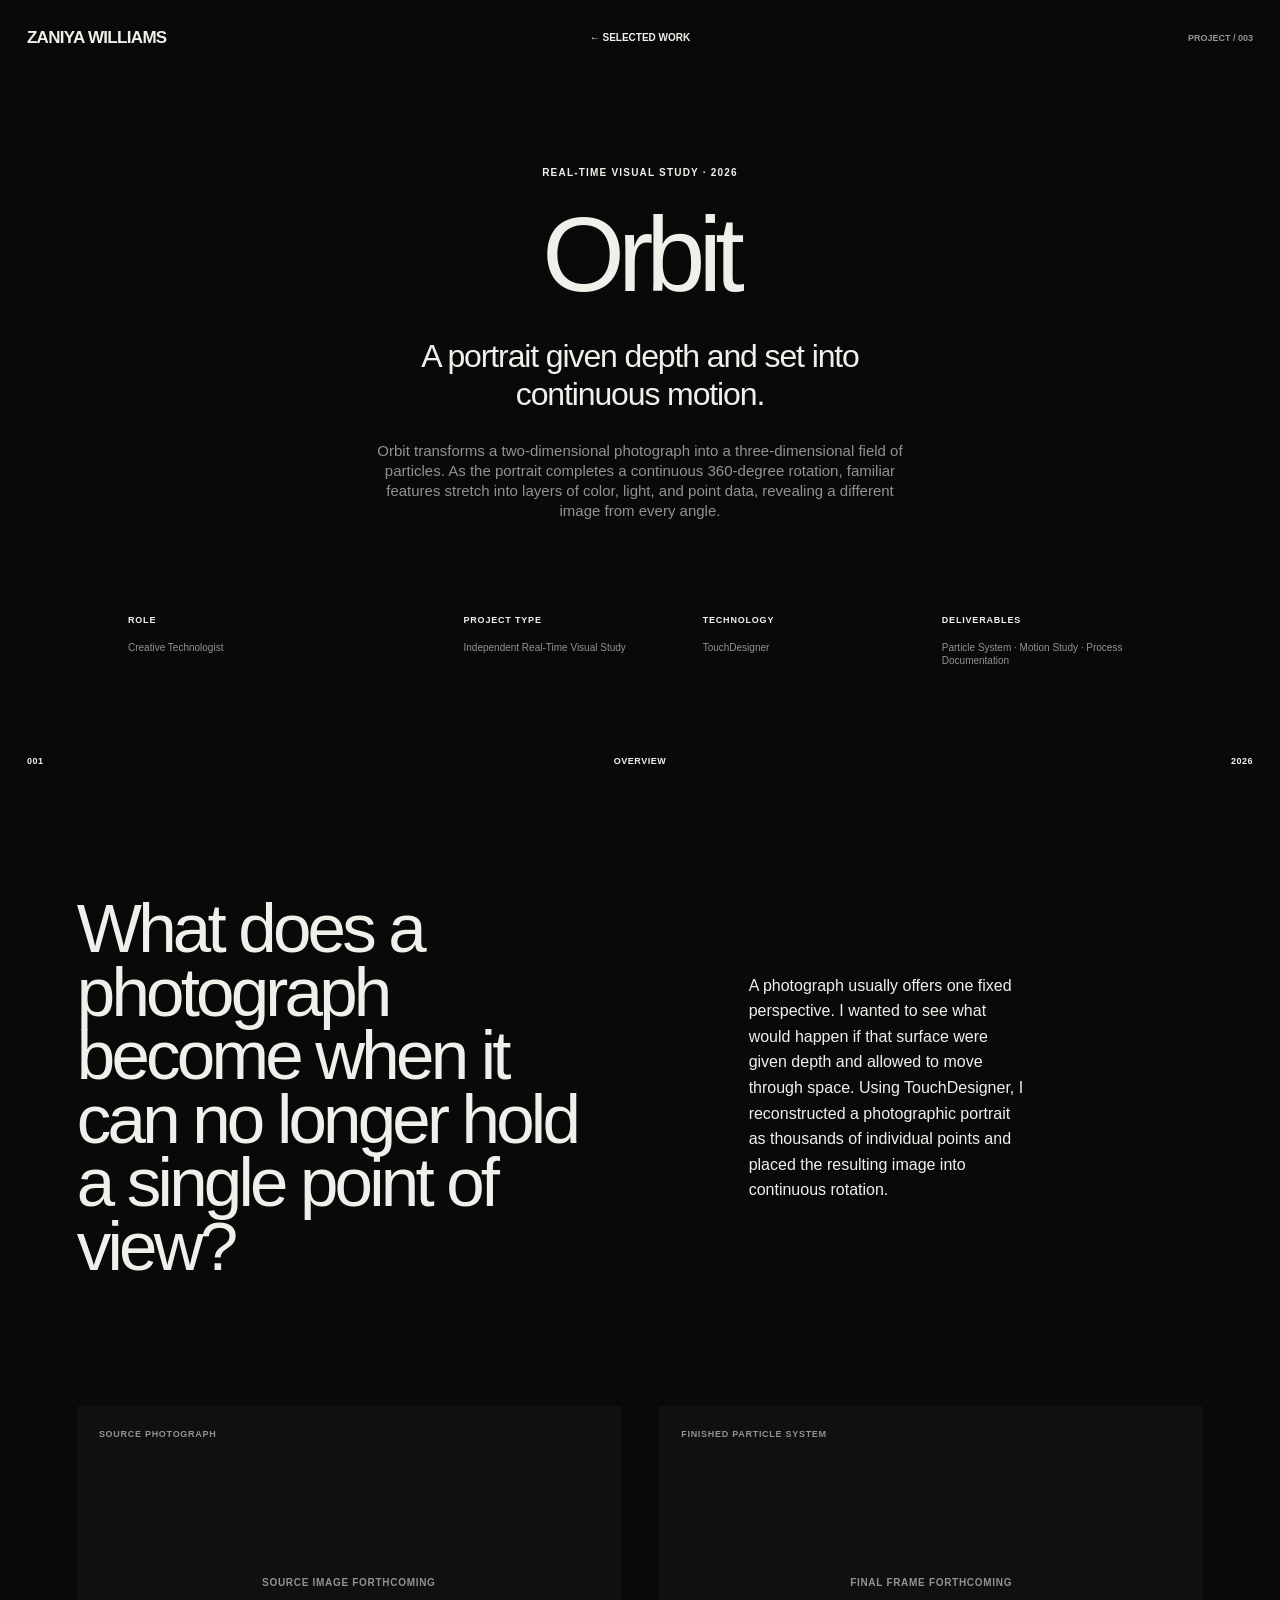
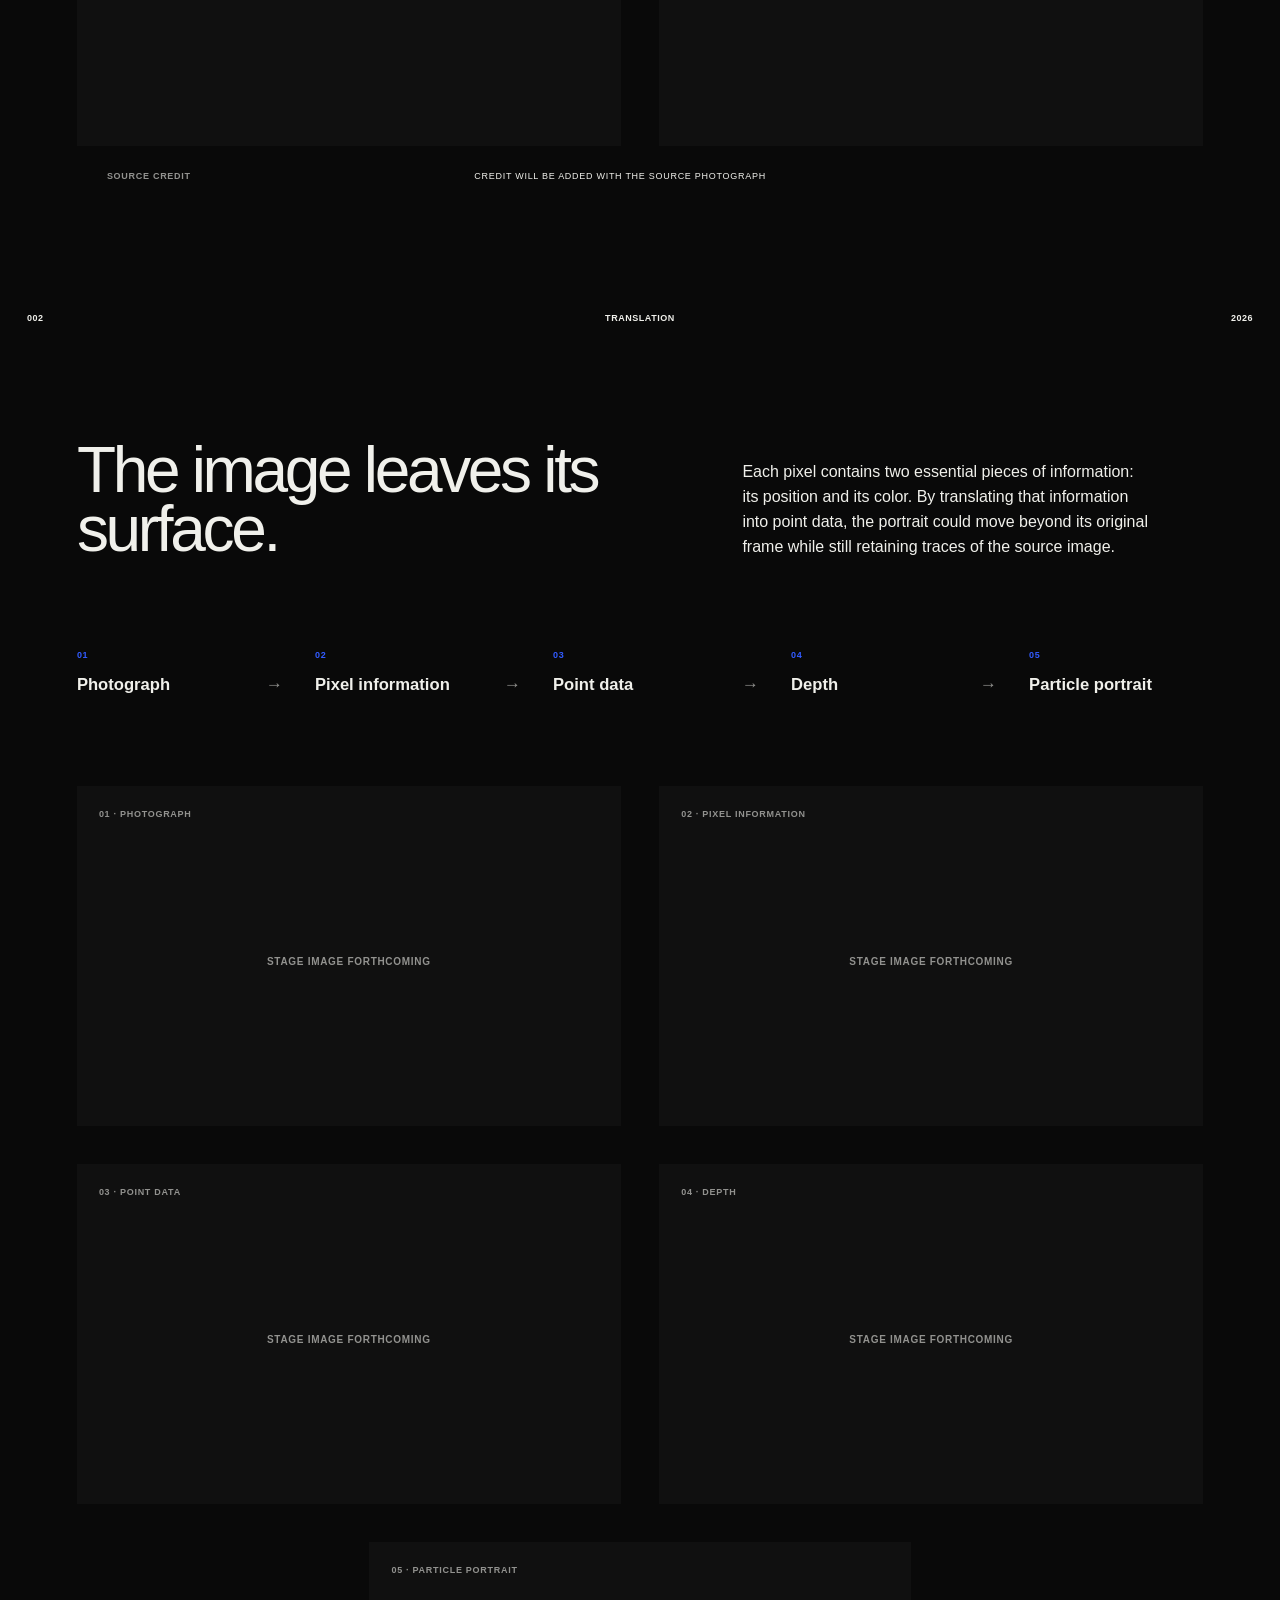
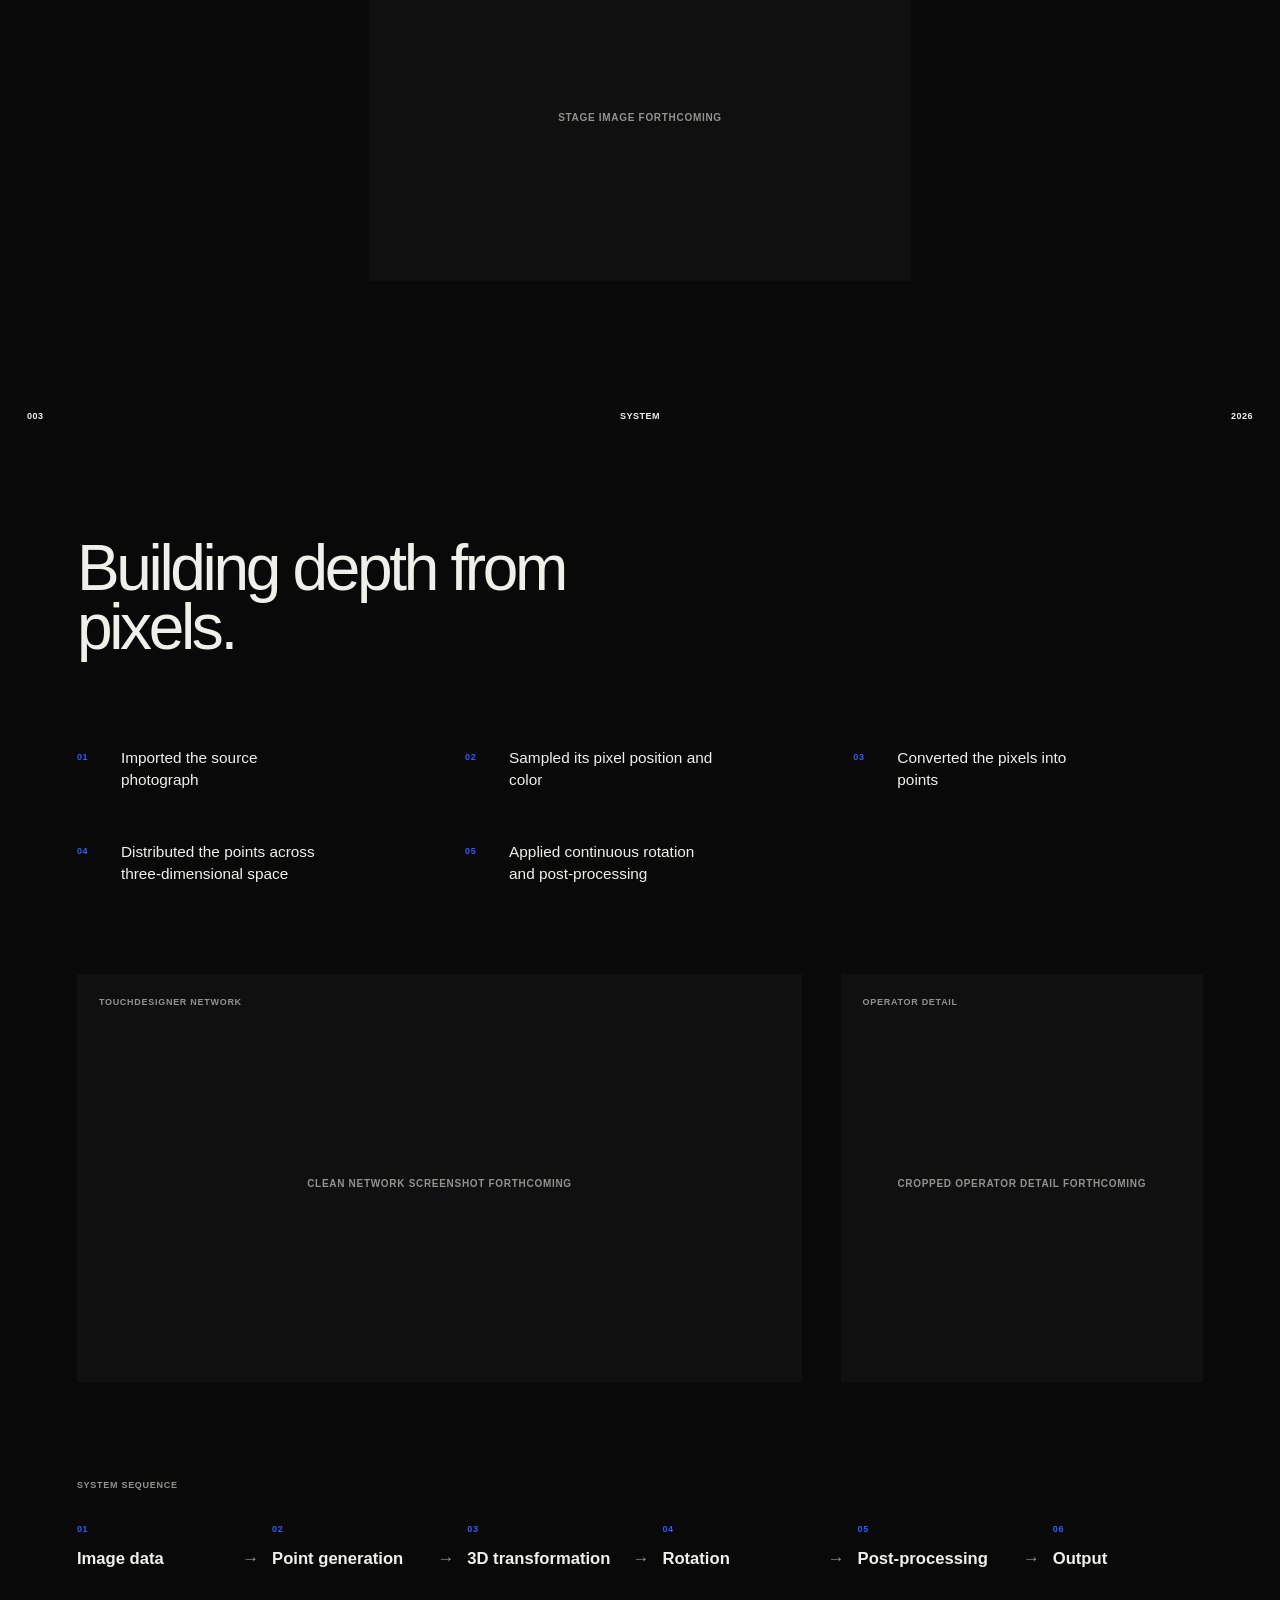
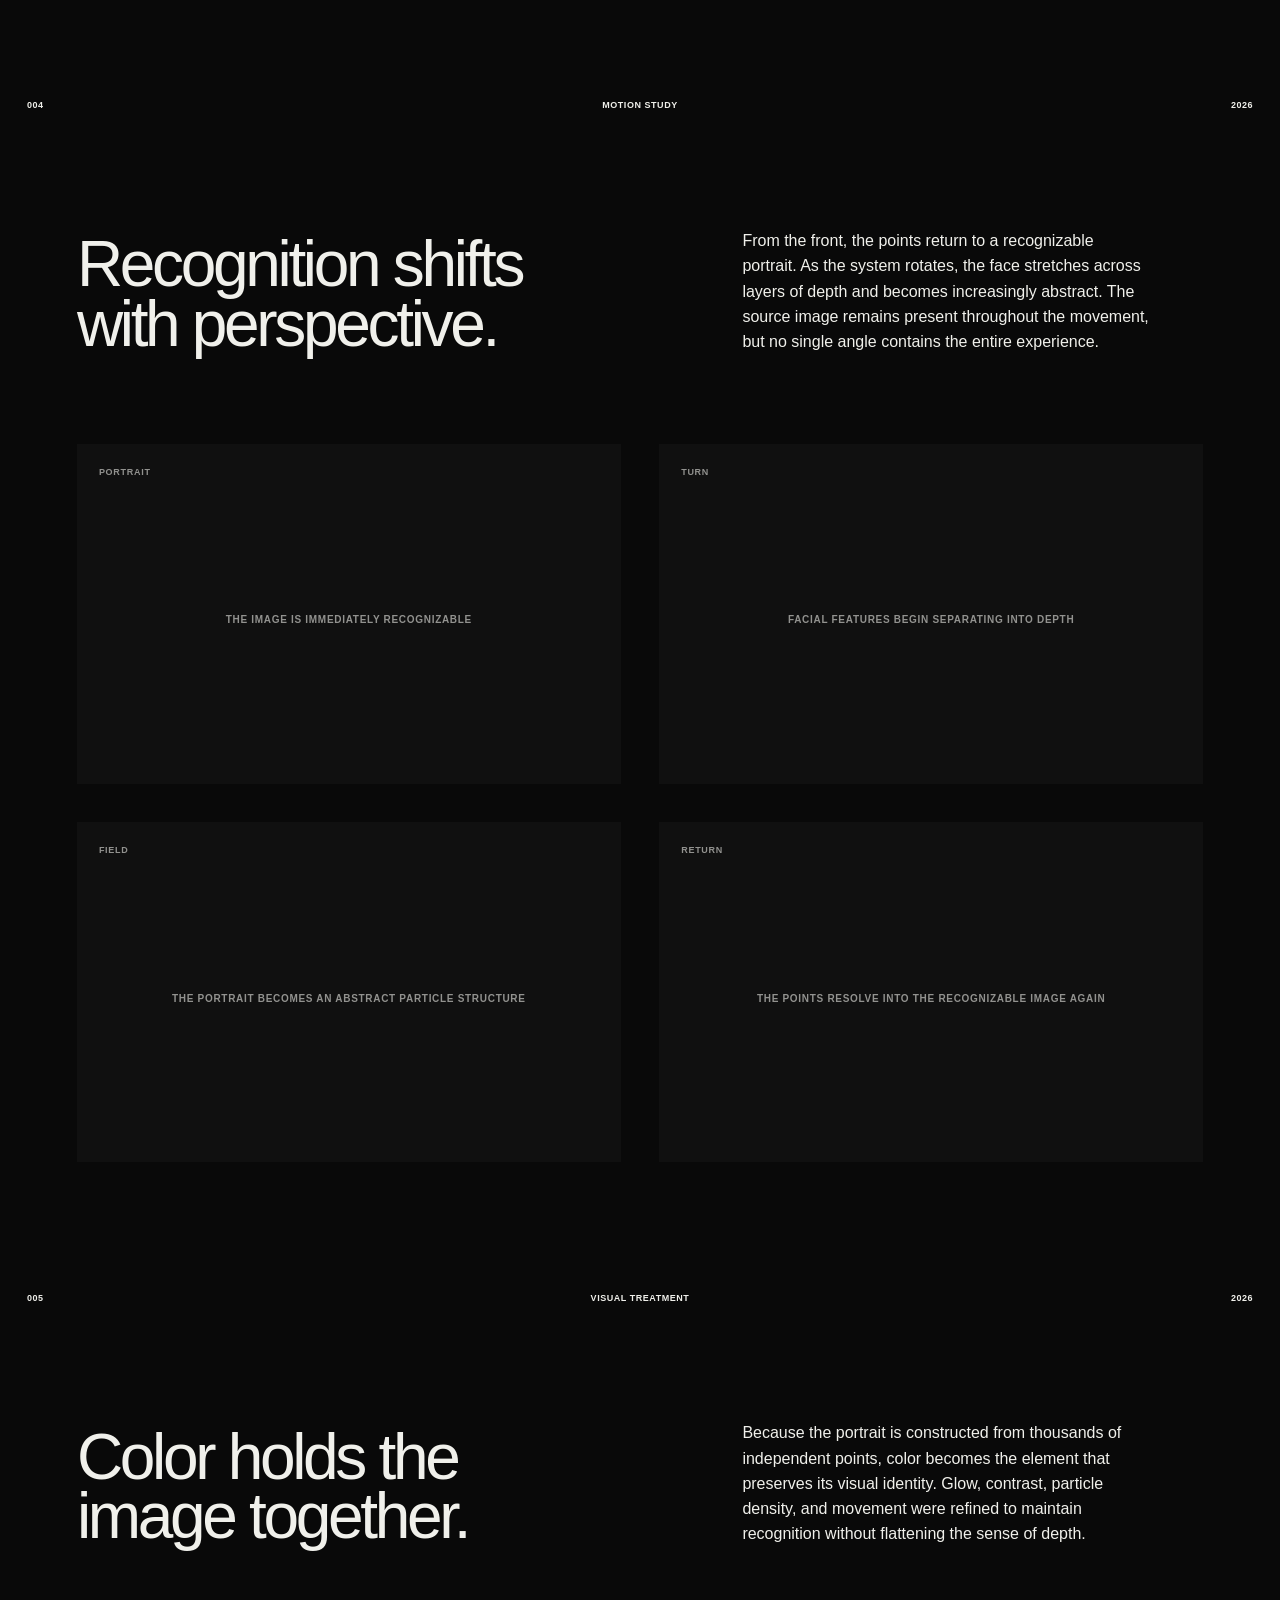
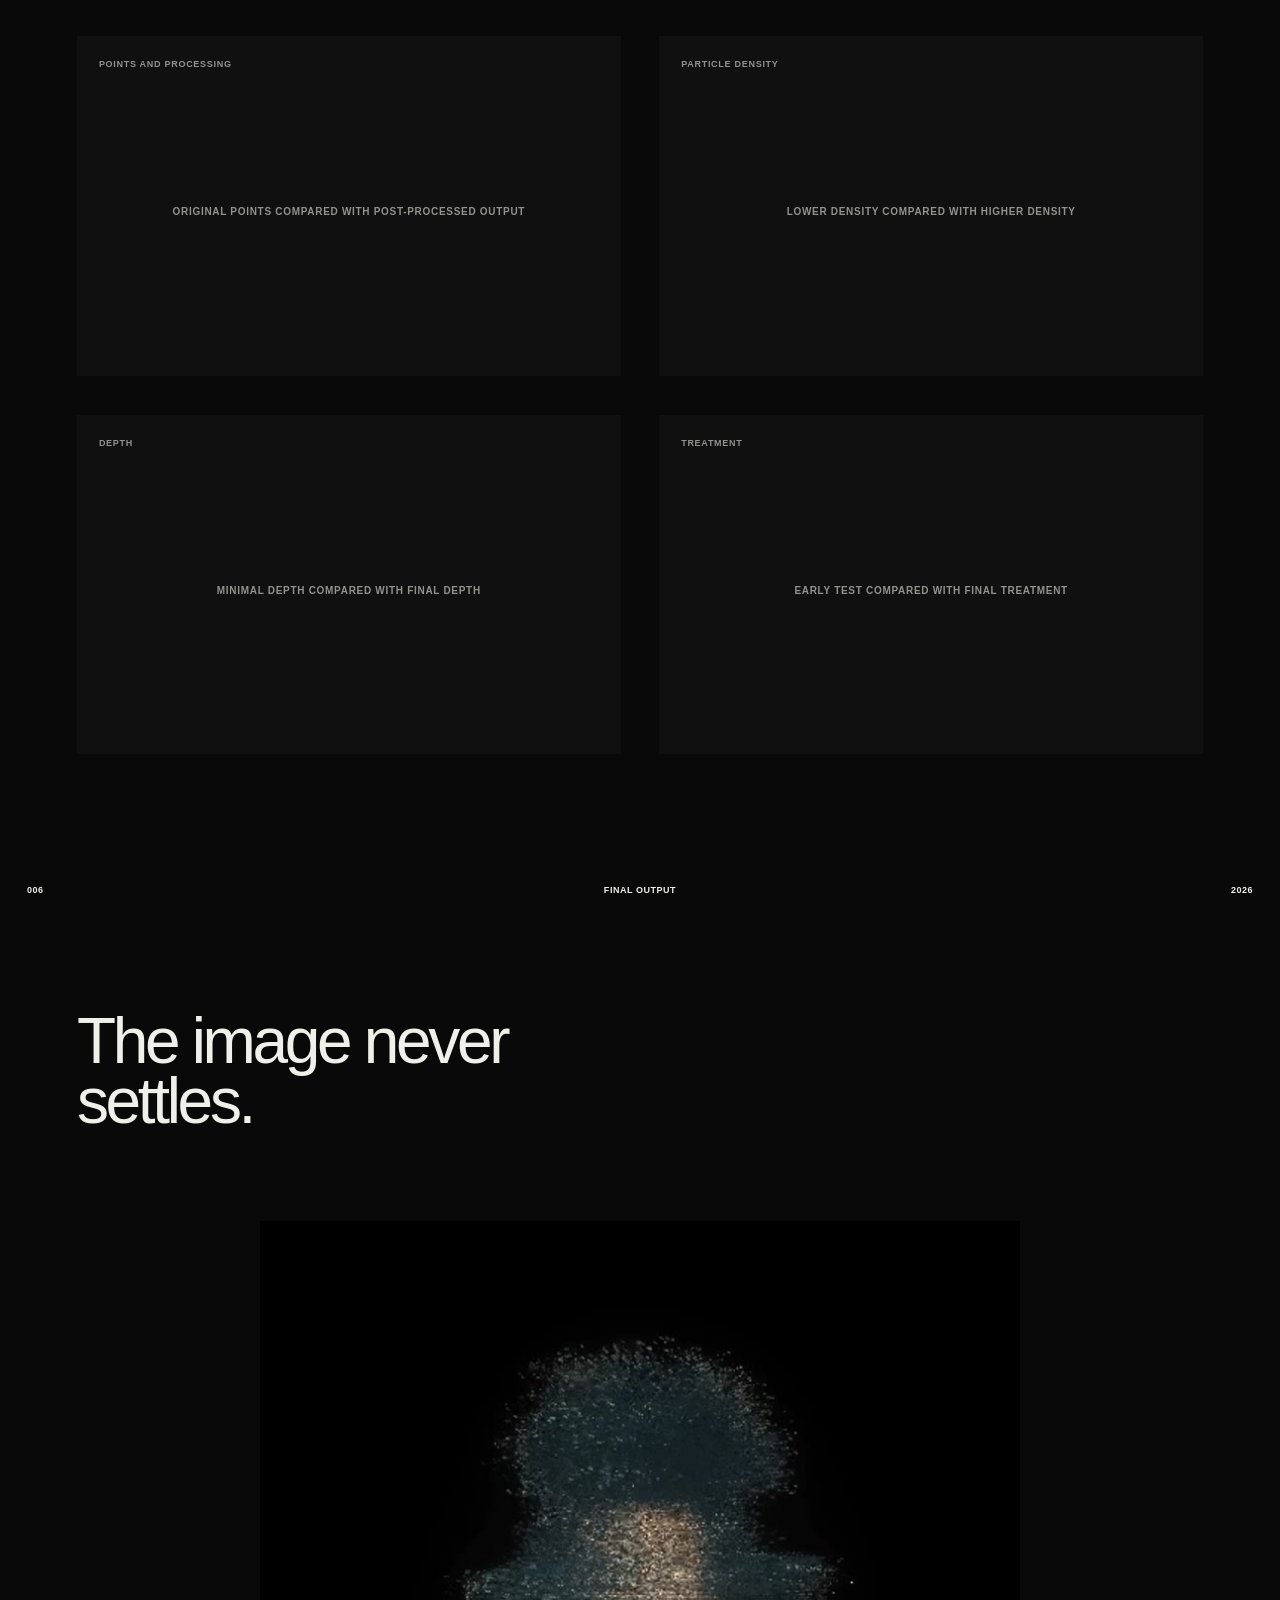
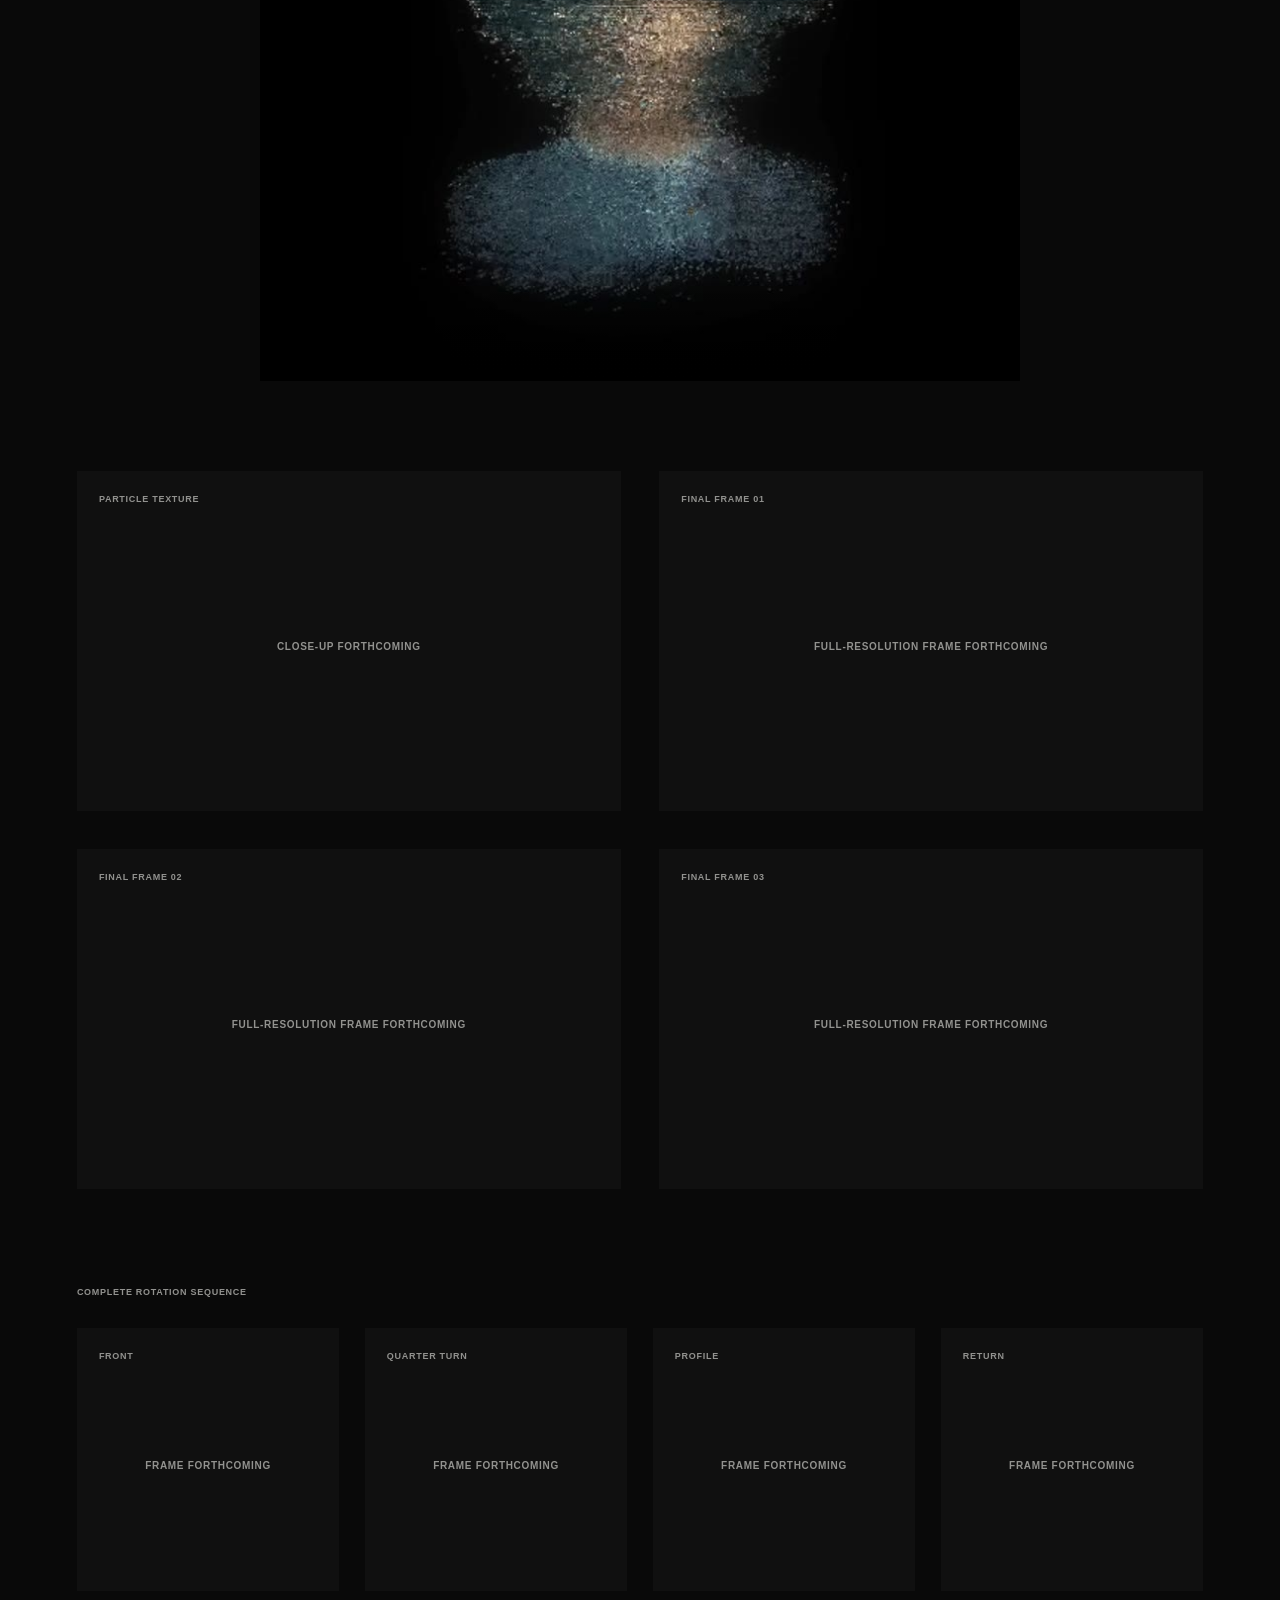
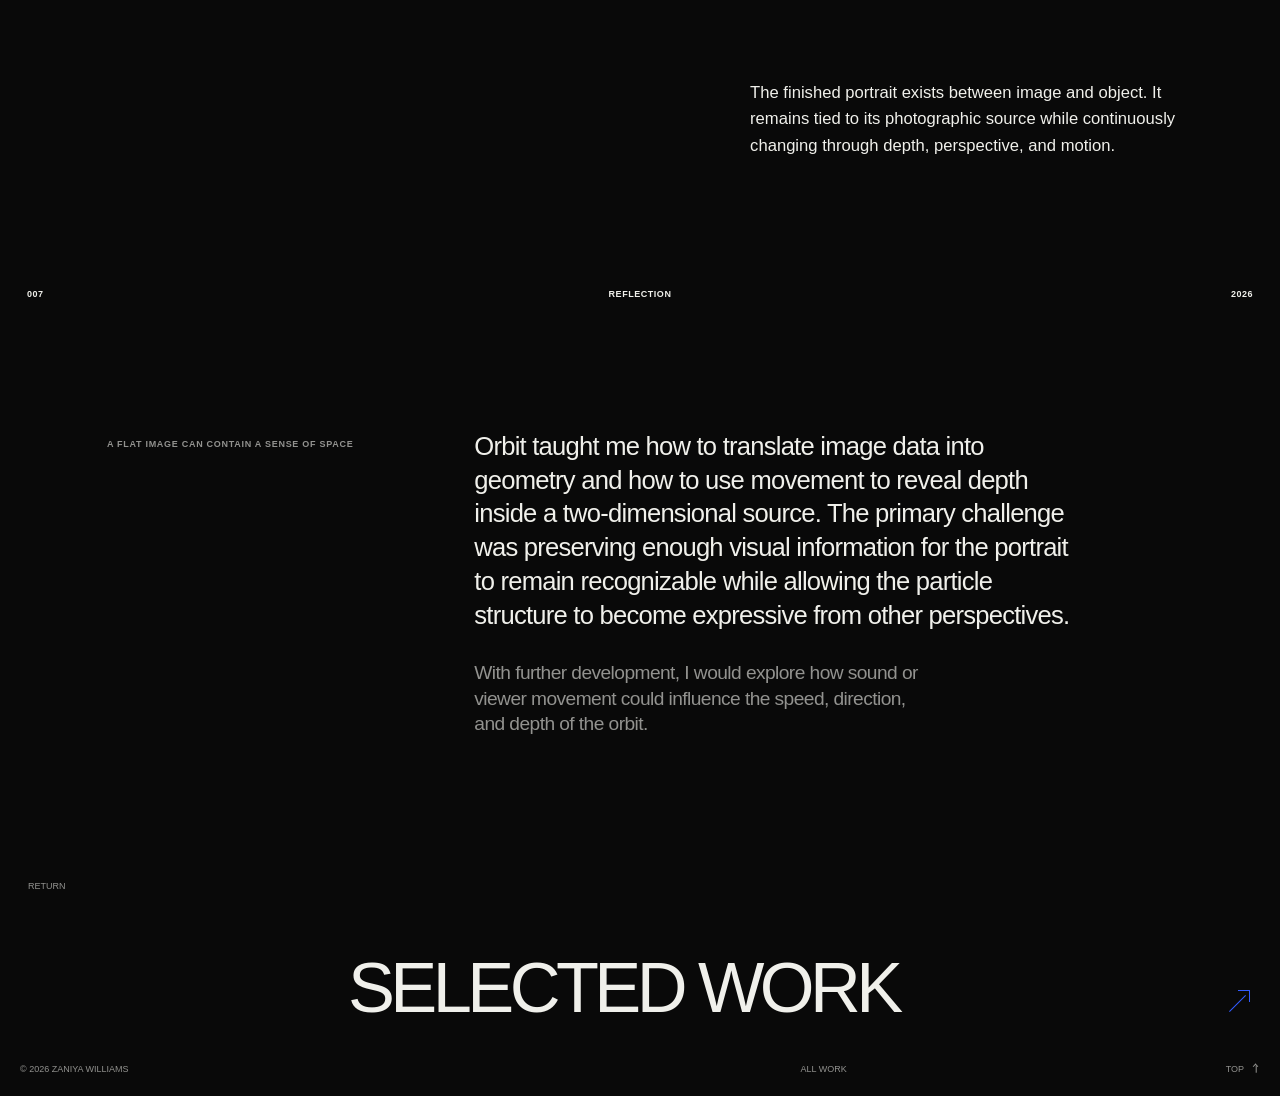
==== commit 7cd3fa56: "Keep Orbit video in final output only" ====
--- a/work/study-002/index.html
+++ b/work/study-002/index.html
@@ -19,11 +19,6 @@
         <h1>Orbit</h1>
         <p class="particle-deck">A portrait given depth and set into continuous motion.</p>
         <p class="premise">Orbit transforms a two-dimensional photograph into a three-dimensional field of particles. As the portrait completes a continuous 360-degree rotation, familiar features stretch into layers of color, light, and point data, revealing a different image from every angle.</p>
-      </div>
-      <div class="orbit-hero-loop orbit-video-frame">
-        <video autoplay muted loop playsinline preload="metadata" poster="../../assets/orbit/orbit-poster.jpg" aria-label="Orbit particle portrait rotating continuously">
-          <source src="../../assets/orbit/orbit-final.mp4" type="video/mp4">
-        </video>
       </div>
       <dl class="project-meta">
         <div><dt>Role</dt><dd>Creative Technologist</dd></div>
--- a/styles.css
+++ b/styles.css
@@ -773,11 +773,6 @@
 .particle-project .project-reflection{background:var(--bg)}
 .orbit-project .project-hero{min-height:0;padding-top:10vh;padding-bottom:5vh}
 .orbit-project .project-title h1{max-width:10ch}
-.orbit-hero-loop{
-  width:min(760px,100%);
-  aspect-ratio:1;
-  margin:clamp(54px,6vw,88px) auto 0;
-}
 .orbit-video-frame{overflow:hidden;background:#000}
 .orbit-video-frame video{display:block;width:100%;height:100%;object-fit:contain;background:#000}
 .orbit-project .project-meta{padding-top:clamp(52px,6vw,84px)}
@@ -1003,7 +998,6 @@
   .final-frame-grid .evidence-placeholder:last-child{grid-column:auto;width:auto}
   .evidence-placeholder{padding:16px}
   .orbit-project .project-hero{padding-top:9vh}
-  .orbit-hero-loop{width:100%;margin-top:48px}
   .orbit-section>.index-band{padding:0 12px}
   .orbit-content{padding:56px 18px 76px}
   .orbit-lead{grid-template-columns:1fr;gap:30px}
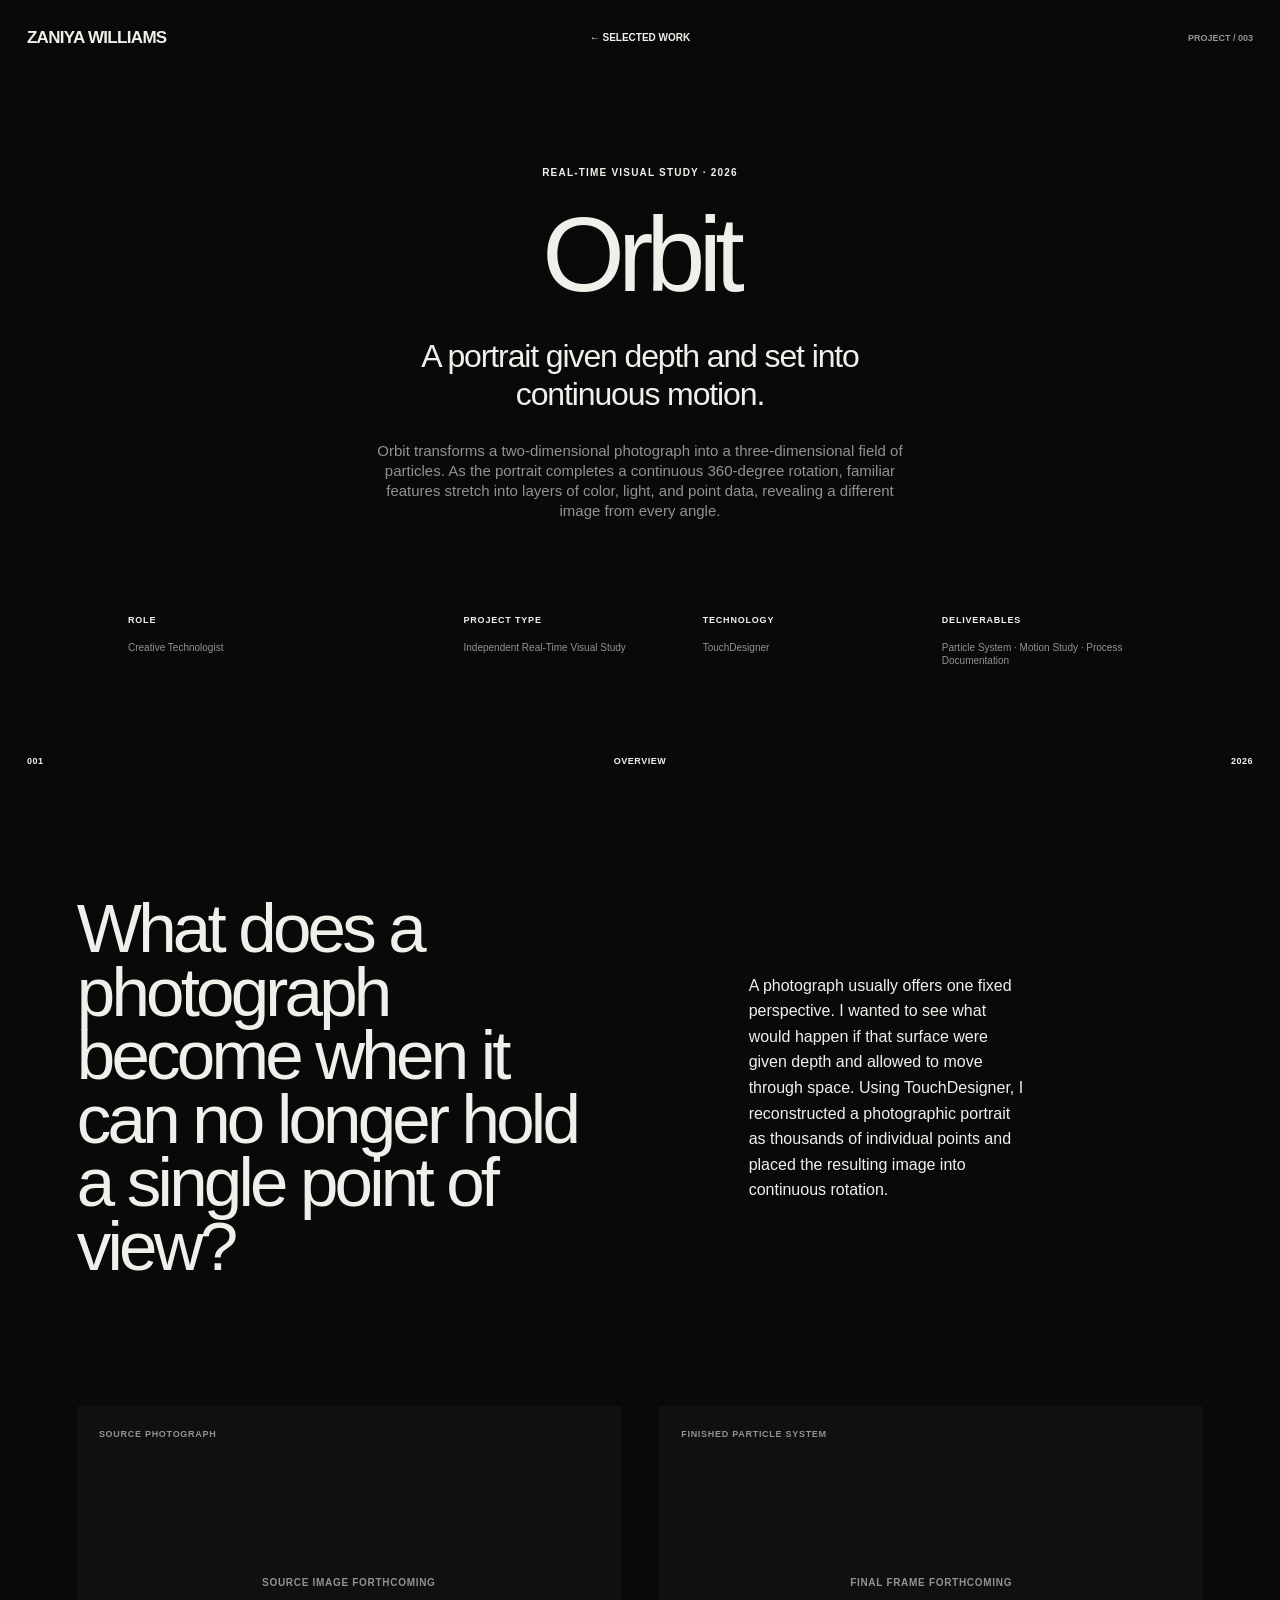
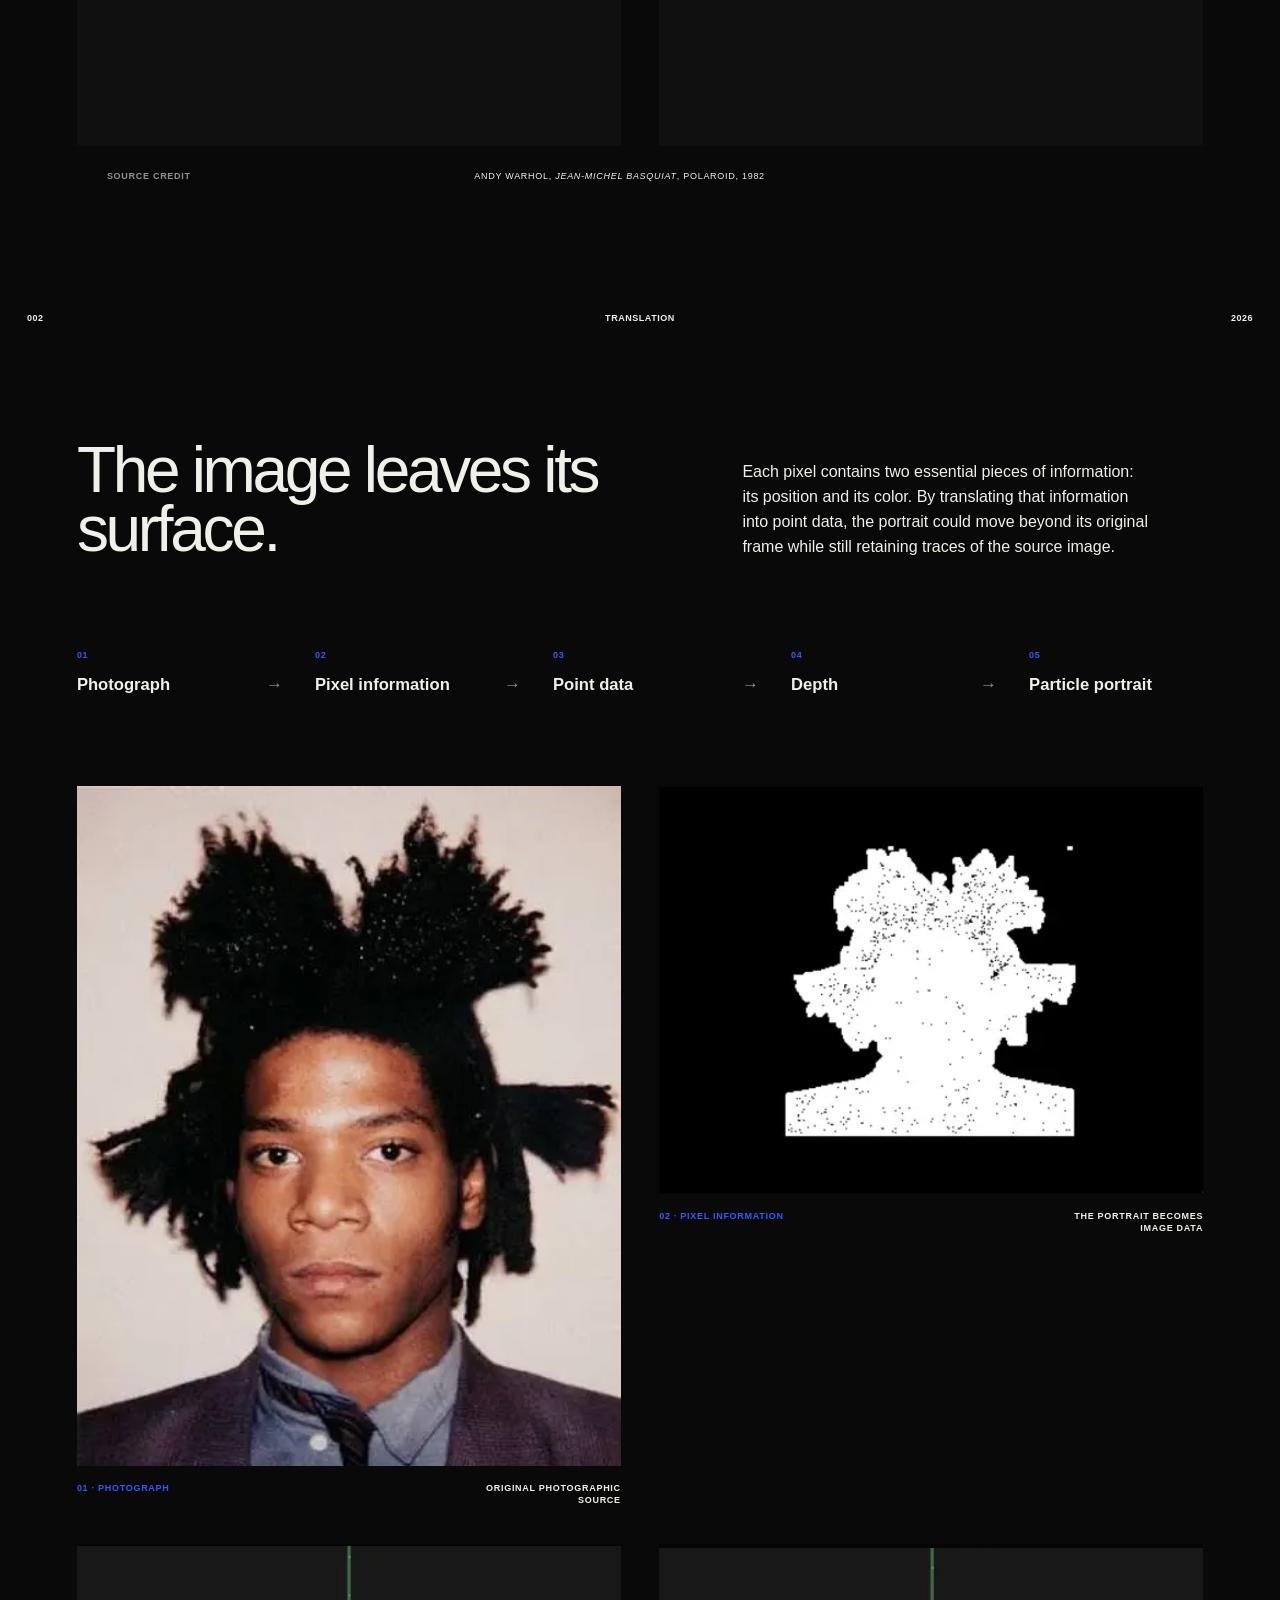
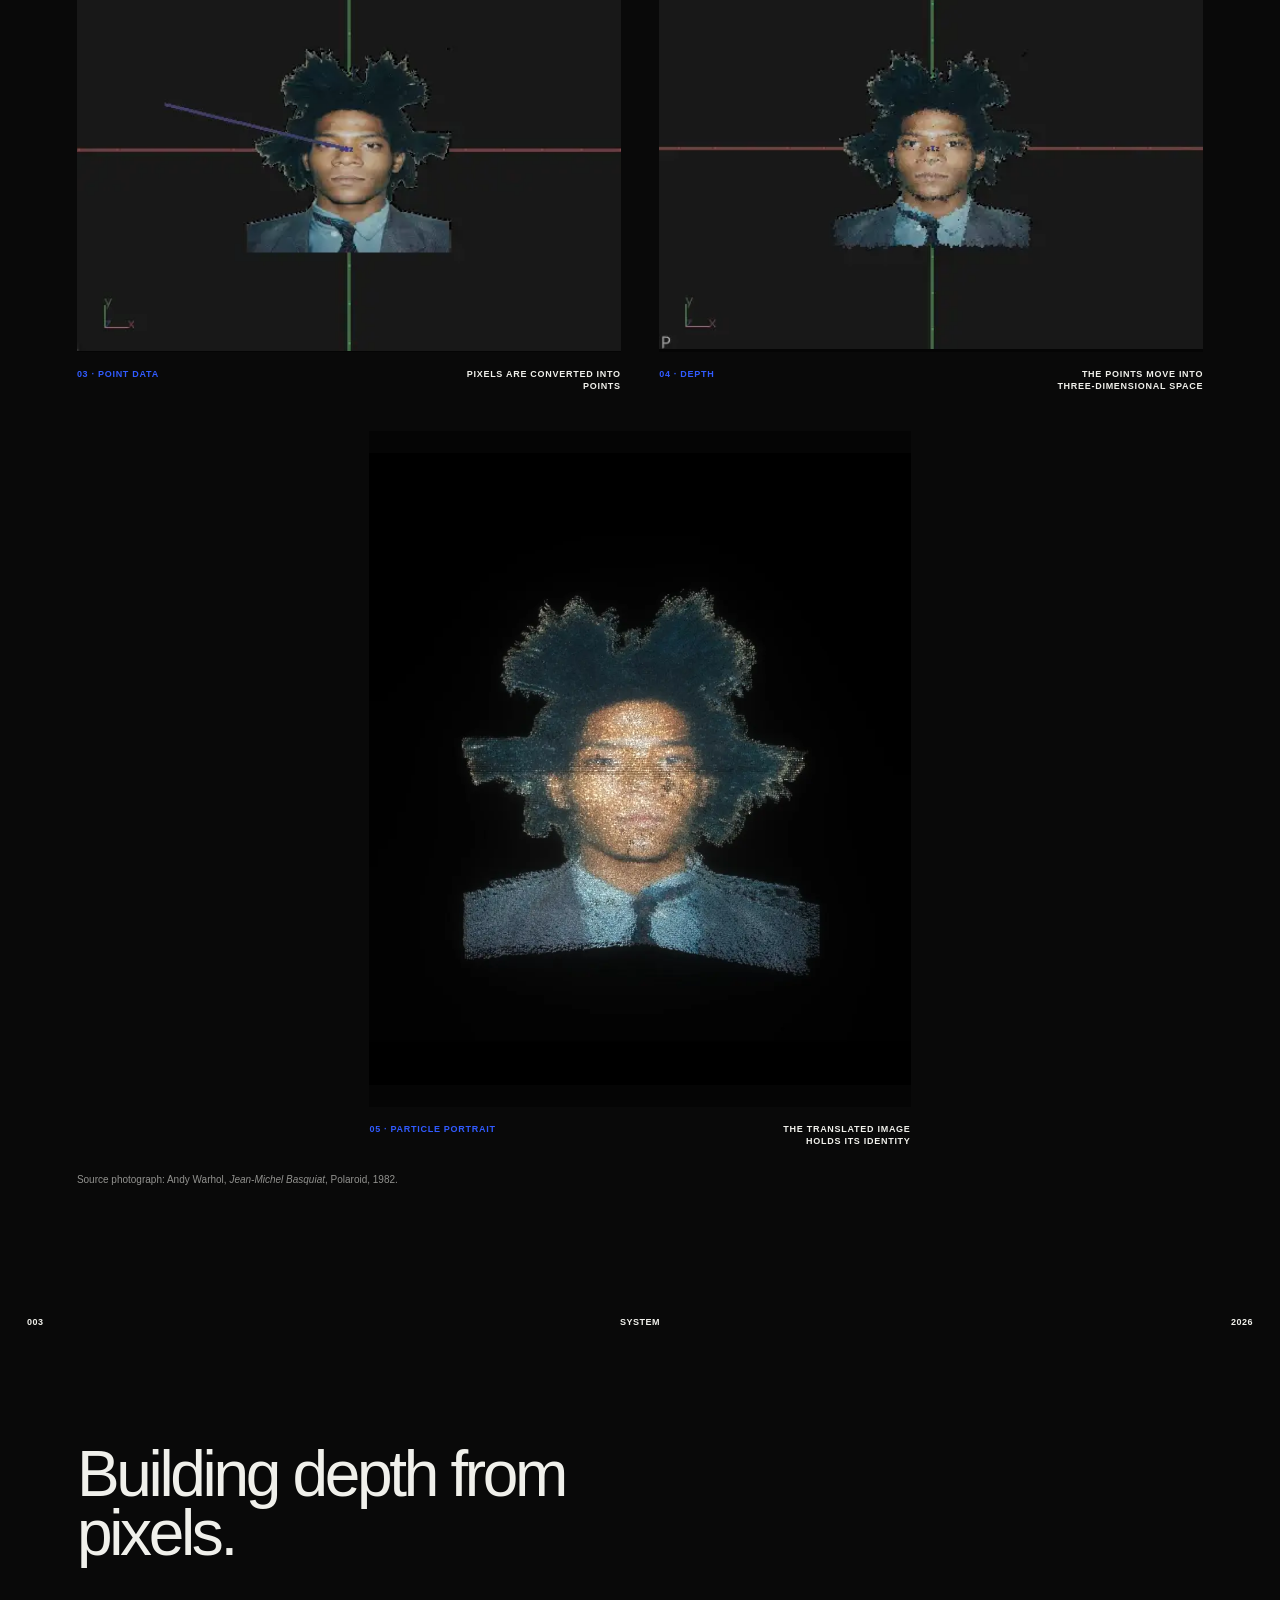
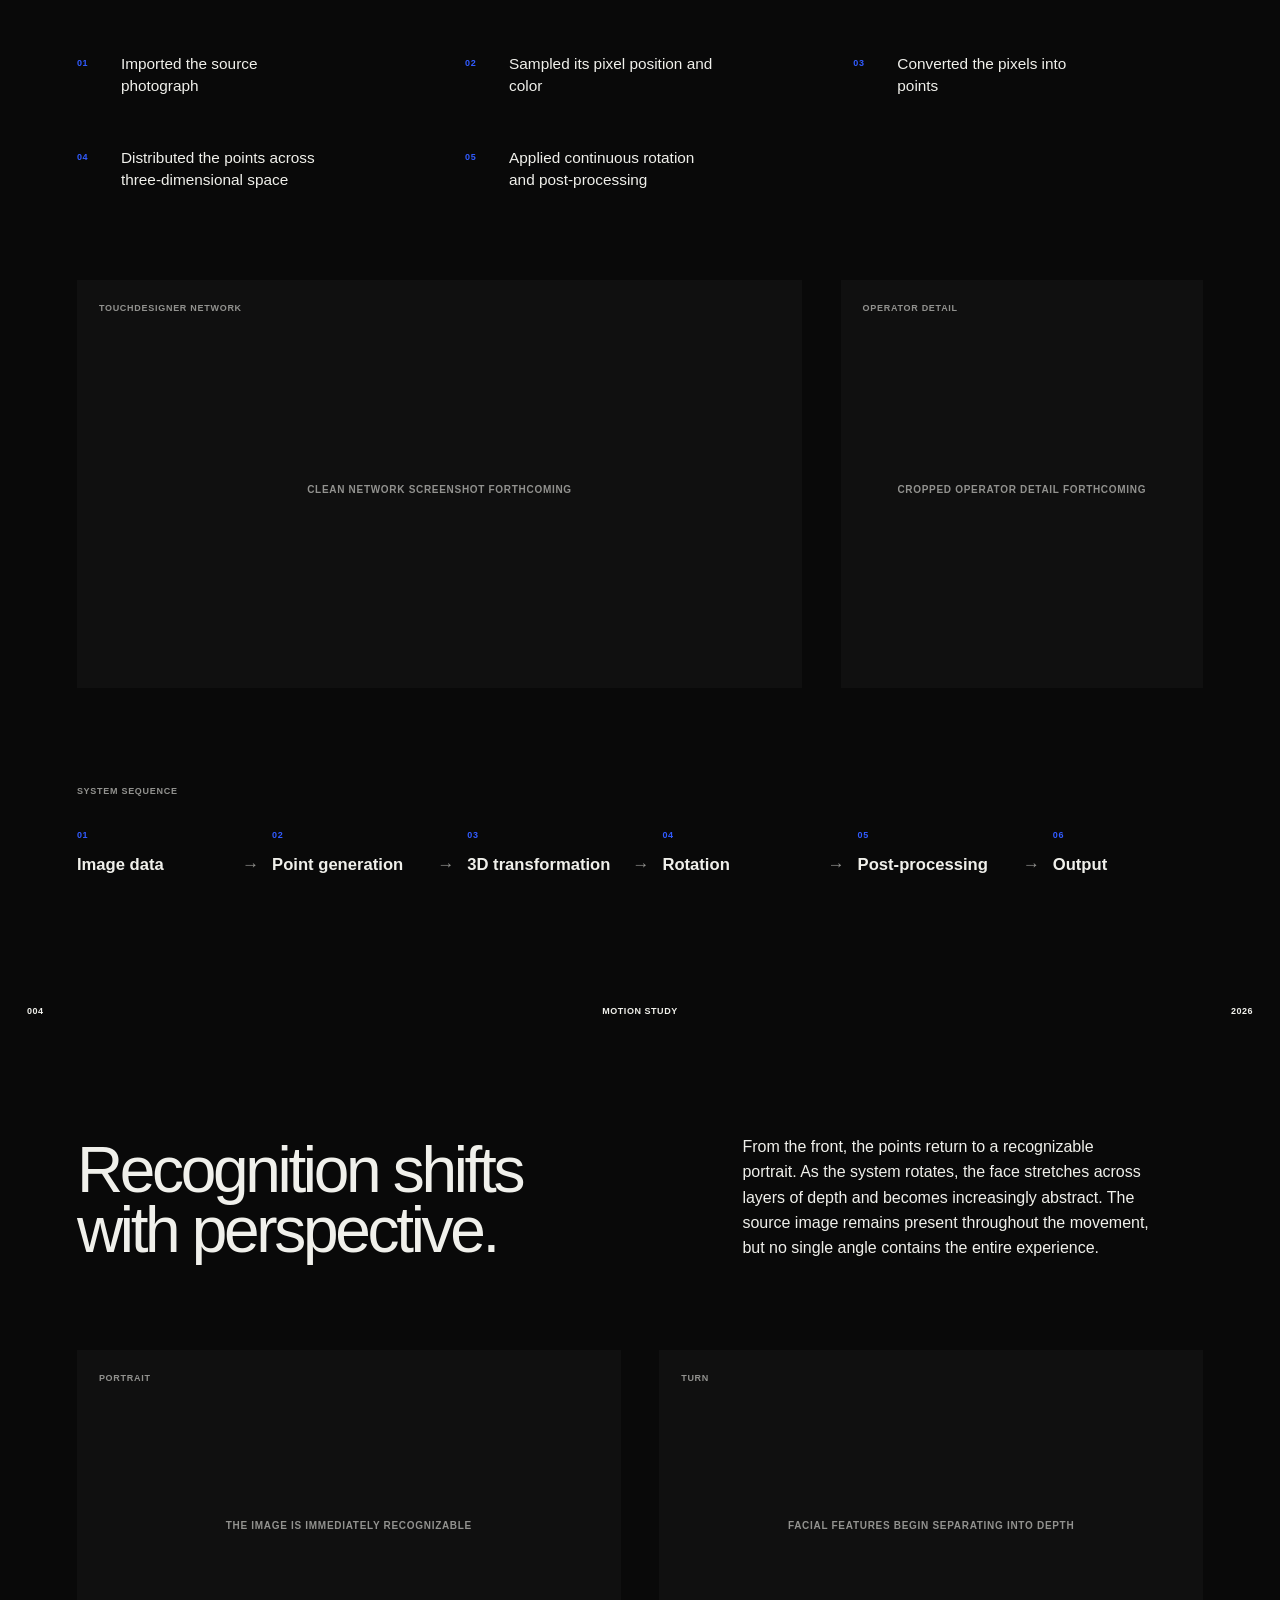
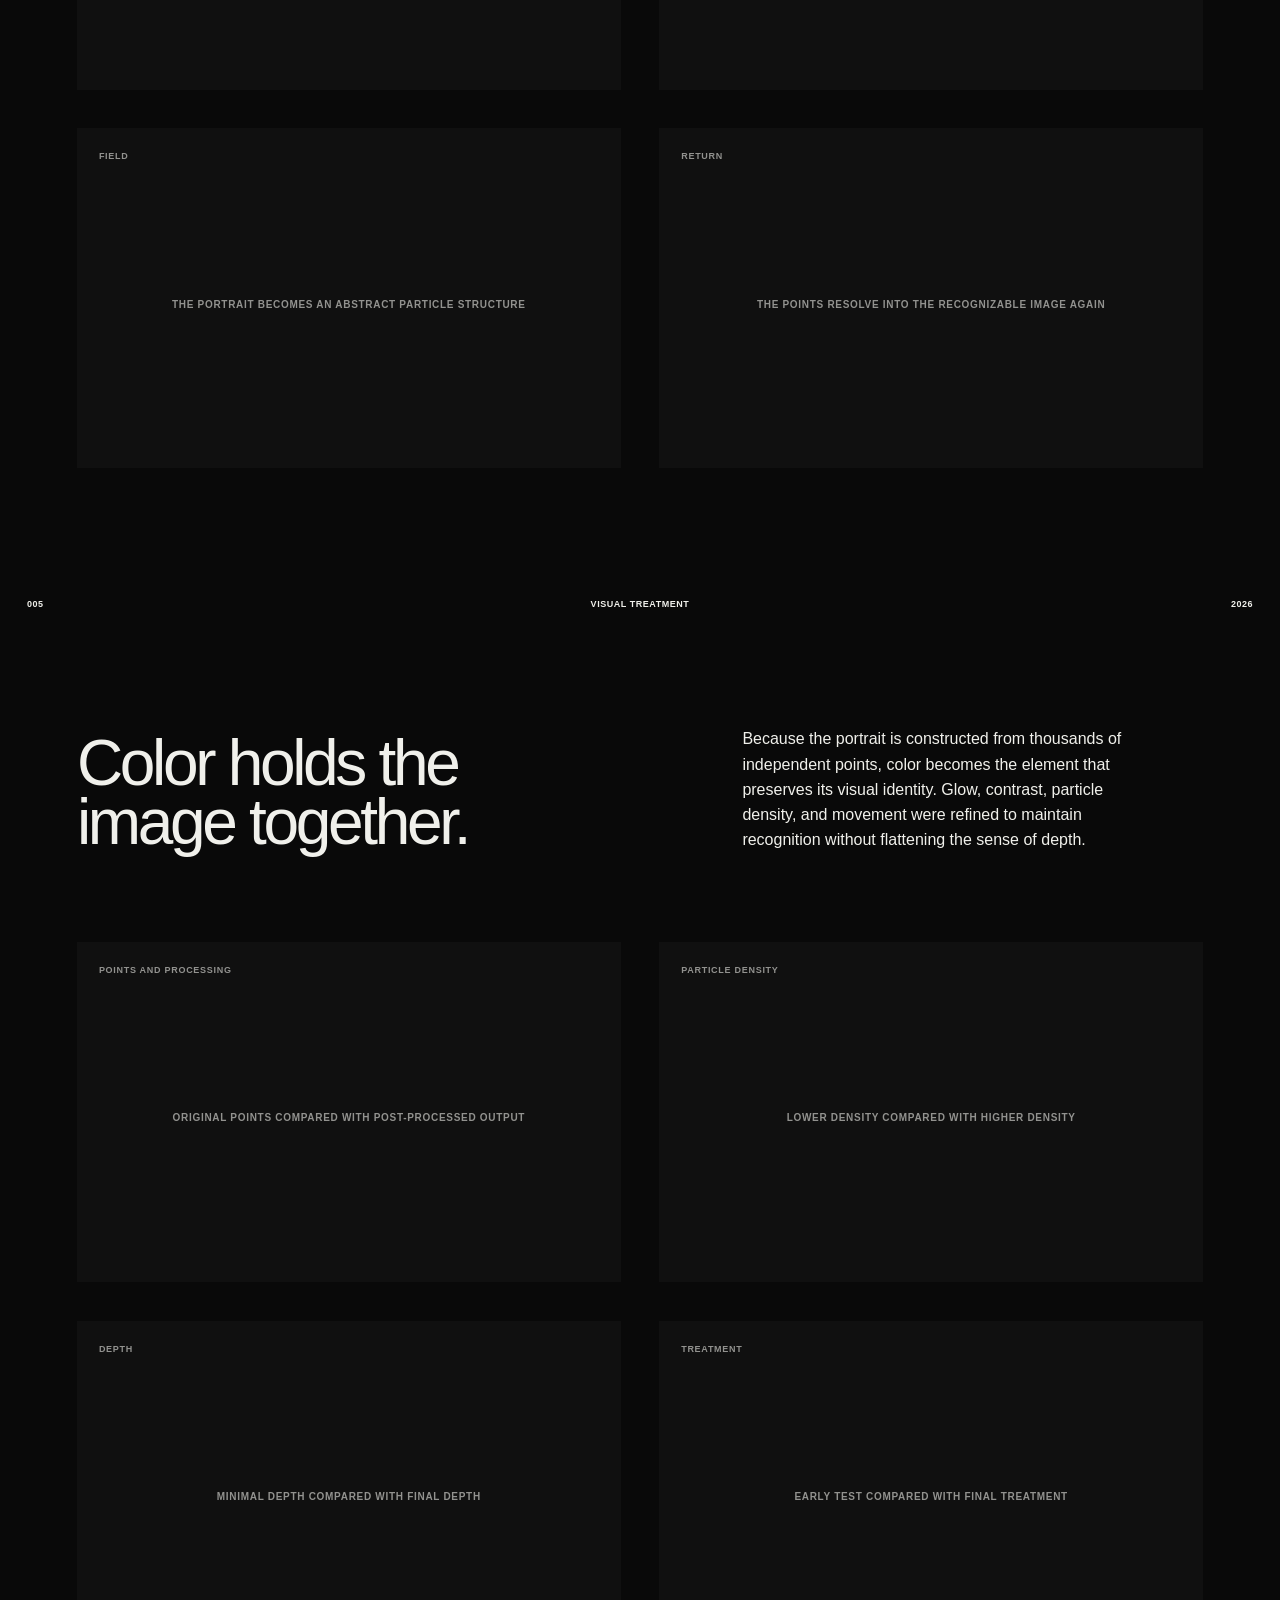
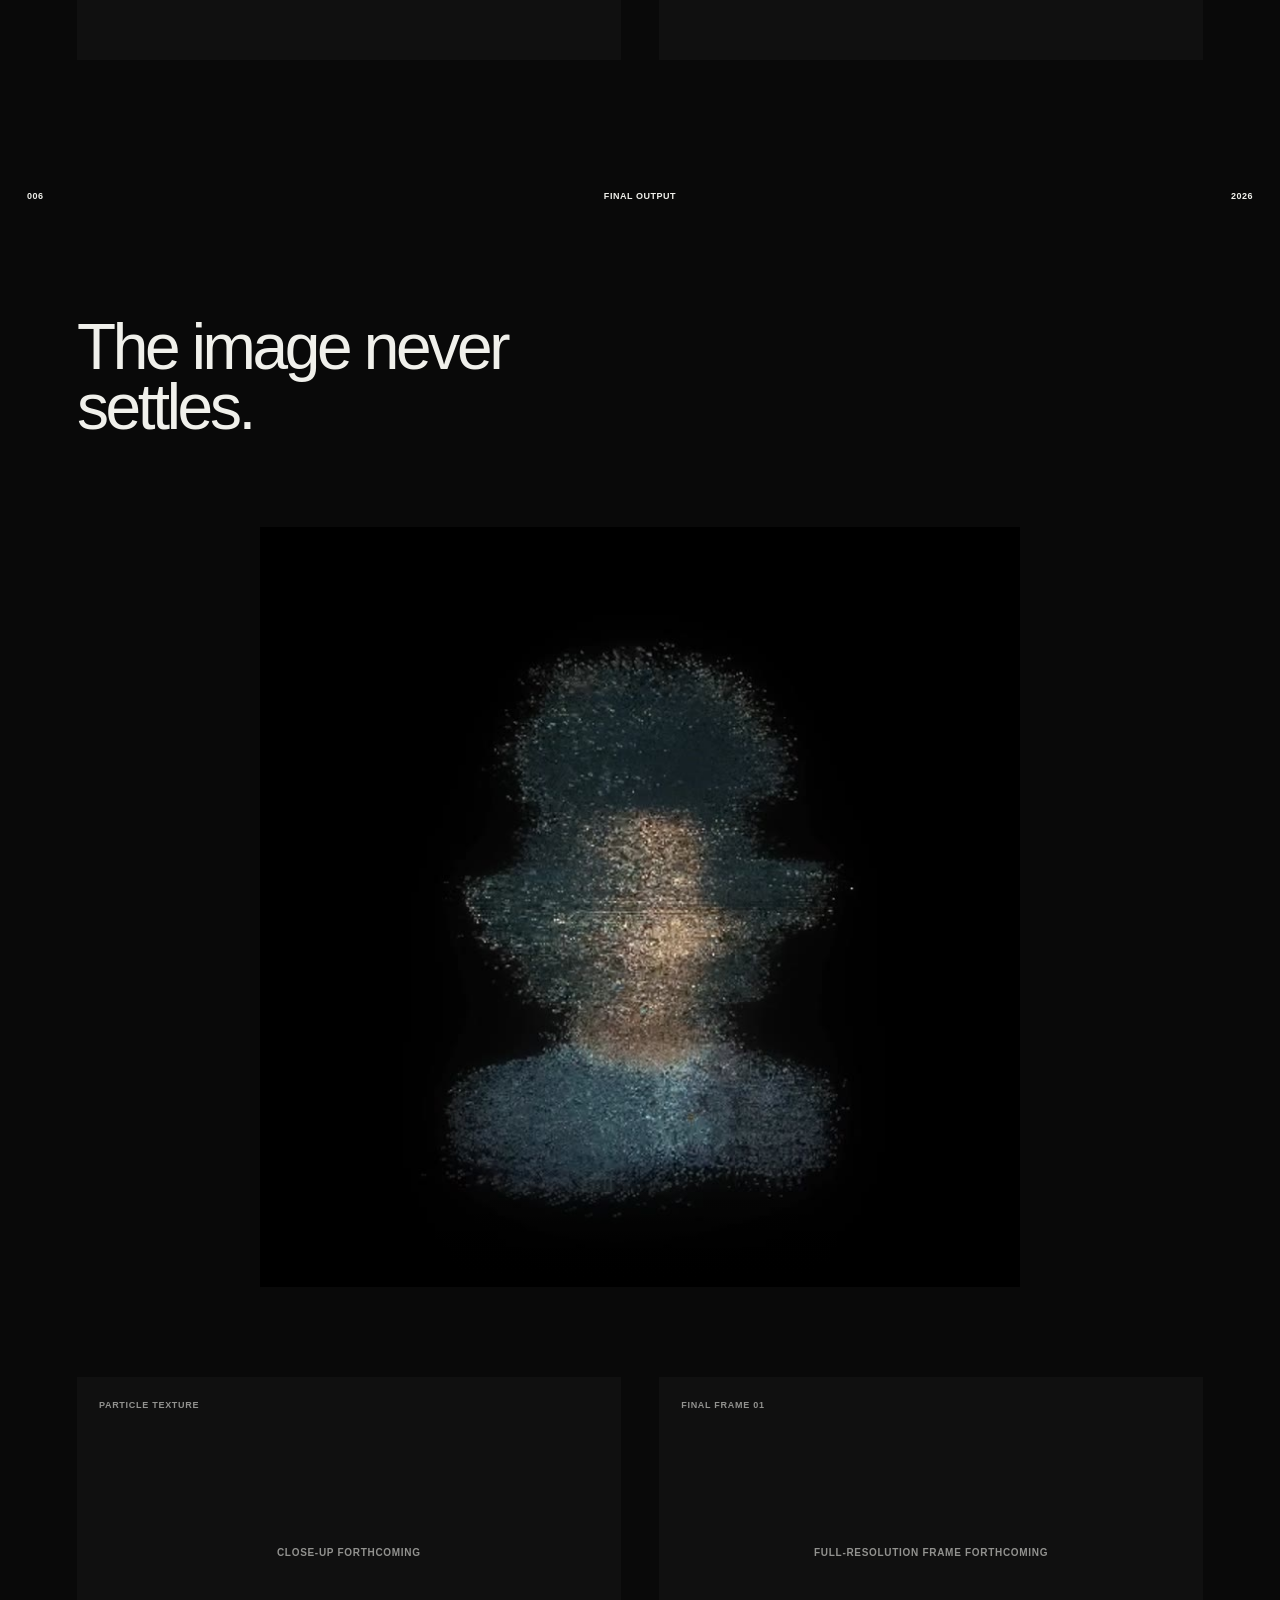
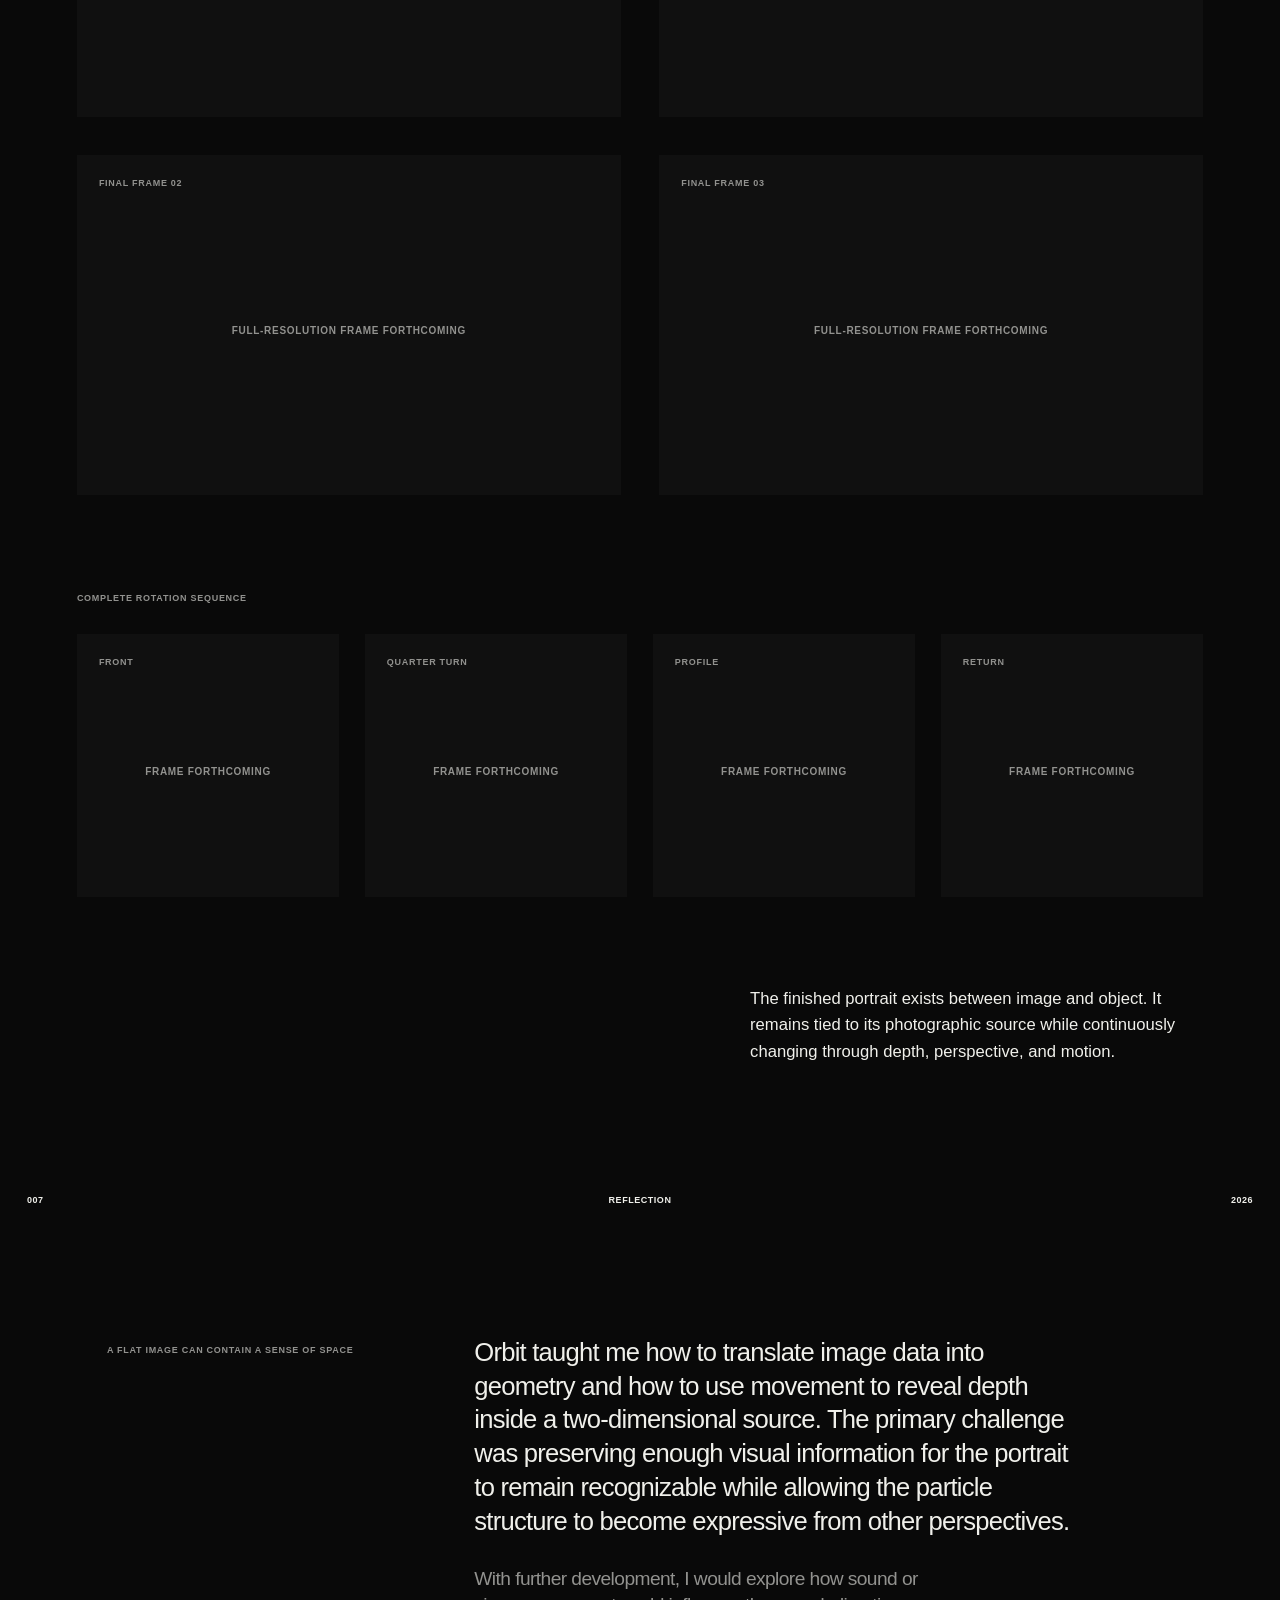
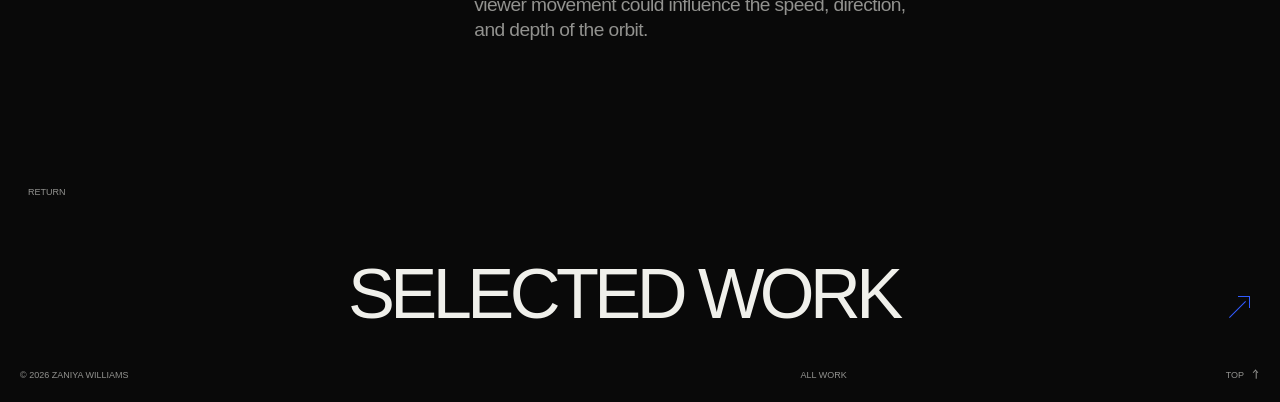
==== commit 4a4e3687: "Add Orbit translation image sequence" ====
--- a/work/study-002/index.html
+++ b/work/study-002/index.html
@@ -38,7 +38,7 @@
         <figure class="evidence-placeholder"><span>Source photograph</span><strong>Source image forthcoming</strong></figure>
         <figure class="evidence-placeholder"><span>Finished particle system</span><strong>Final frame forthcoming</strong></figure>
       </div>
-      <p class="source-credit"><span>Source credit</span><strong>Credit will be added with the source photograph</strong></p>
+      <p class="source-credit"><span>Source credit</span><strong>Andy Warhol, <em>Jean-Michel Basquiat</em>, Polaroid, 1982</strong></p>
     </section>
 
     <section class="translation-section orbit-section reveal" aria-labelledby="translation-title">
@@ -56,12 +56,28 @@
           <li><span>05</span><strong>Particle portrait</strong></li>
         </ol>
         <div class="orbit-stage-gallery">
-          <figure class="evidence-placeholder"><span>01 · Photograph</span><strong>Stage image forthcoming</strong></figure>
-          <figure class="evidence-placeholder"><span>02 · Pixel information</span><strong>Stage image forthcoming</strong></figure>
-          <figure class="evidence-placeholder"><span>03 · Point data</span><strong>Stage image forthcoming</strong></figure>
-          <figure class="evidence-placeholder"><span>04 · Depth</span><strong>Stage image forthcoming</strong></figure>
-          <figure class="evidence-placeholder"><span>05 · Particle portrait</span><strong>Stage image forthcoming</strong></figure>
+          <figure class="orbit-stage-image">
+            <div class="orbit-stage-media"><img src="../../assets/orbit/translation/01-photograph.webp" alt="Source Polaroid portrait of Jean-Michel Basquiat" loading="lazy" decoding="async"></div>
+            <figcaption><span>01 · Photograph</span><strong>Original photographic source</strong></figcaption>
+          </figure>
+          <figure class="orbit-stage-image">
+            <div class="orbit-stage-media"><img src="../../assets/orbit/translation/02-pixel-information.webp" alt="Black and white mask isolating the Basquiat portrait" loading="lazy" decoding="async"></div>
+            <figcaption><span>02 · Pixel information</span><strong>The portrait becomes image data</strong></figcaption>
+          </figure>
+          <figure class="orbit-stage-image">
+            <div class="orbit-stage-media"><img src="../../assets/orbit/translation/03-point-data.webp" alt="Basquiat portrait sampled inside a three-dimensional TouchDesigner workspace" loading="lazy" decoding="async"></div>
+            <figcaption><span>03 · Point data</span><strong>Pixels are converted into points</strong></figcaption>
+          </figure>
+          <figure class="orbit-stage-image">
+            <div class="orbit-stage-media"><img src="../../assets/orbit/translation/04-depth.webp" alt="Particle portrait with depth introduced in the TouchDesigner workspace" loading="lazy" decoding="async"></div>
+            <figcaption><span>04 · Depth</span><strong>The points move into three-dimensional space</strong></figcaption>
+          </figure>
+          <figure class="orbit-stage-image">
+            <div class="orbit-stage-media"><img src="../../assets/orbit/translation/05-particle-portrait.webp" alt="Finished particle portrait of Jean-Michel Basquiat on a black field" loading="lazy" decoding="async"></div>
+            <figcaption><span>05 · Particle portrait</span><strong>The translated image holds its identity</strong></figcaption>
+          </figure>
         </div>
+        <p class="translation-source-credit">Source photograph: Andy Warhol, <em>Jean-Michel Basquiat</em>, Polaroid, 1982.</p>
       </div>
     </section>
 
--- a/styles.css
+++ b/styles.css
@@ -831,8 +831,40 @@
   gap:clamp(24px,3vw,44px);
   margin-top:clamp(66px,7vw,104px);
 }
-.orbit-stage-gallery .evidence-placeholder{aspect-ratio:8/5}
-.orbit-stage-gallery .evidence-placeholder:last-child{grid-column:1/-1;justify-self:center;width:calc(50% - 22px)}
+.orbit-stage-image{min-width:0}
+.orbit-stage-media{
+  display:grid;
+  place-items:center;
+  aspect-ratio:4/3;
+  overflow:hidden;
+  background:#050505;
+}
+.orbit-stage-media img{display:block;width:100%;height:100%;object-fit:contain}
+.orbit-stage-image figcaption{
+  display:flex;
+  justify-content:space-between;
+  gap:24px;
+  padding-top:16px;
+}
+.orbit-stage-image figcaption span,
+.orbit-stage-image figcaption strong{
+  font-size:9px;
+  font-weight:700;
+  line-height:1.35;
+  letter-spacing:.08em;
+  text-transform:uppercase;
+}
+.orbit-stage-image figcaption span{color:var(--blue);white-space:nowrap}
+.orbit-stage-image figcaption strong{max-width:32ch;text-align:right}
+.orbit-stage-image:first-child .orbit-stage-media,
+.orbit-stage-image:last-child .orbit-stage-media{aspect-ratio:4/5}
+.orbit-stage-image:last-child{grid-column:1/-1;justify-self:center;width:calc(50% - 22px)}
+.translation-source-credit{
+  margin-top:24px;
+  color:var(--muted);
+  font-size:10px;
+  line-height:1.5;
+}
 .orbit-build-steps{grid-template-columns:repeat(3,minmax(0,1fr))}
 .system-evidence{
   display:grid;
@@ -1008,7 +1040,8 @@
   .source-comparison{padding:0 12px;margin-top:0}
   .source-credit{grid-template-columns:1fr;gap:12px;padding:20px 18px 68px}
   .orbit-stage-gallery{grid-template-columns:1fr;gap:20px;margin-top:58px}
-  .orbit-stage-gallery .evidence-placeholder:last-child{grid-column:auto;width:auto}
+  .orbit-stage-image:last-child{grid-column:auto;width:auto}
+  .orbit-stage-image figcaption{gap:16px;padding-top:12px}
   .orbit-build-steps{grid-template-columns:1fr}
   .system-evidence{grid-template-columns:1fr;gap:20px;margin-top:58px}
   .network-evidence,.operator-evidence{aspect-ratio:8/5}
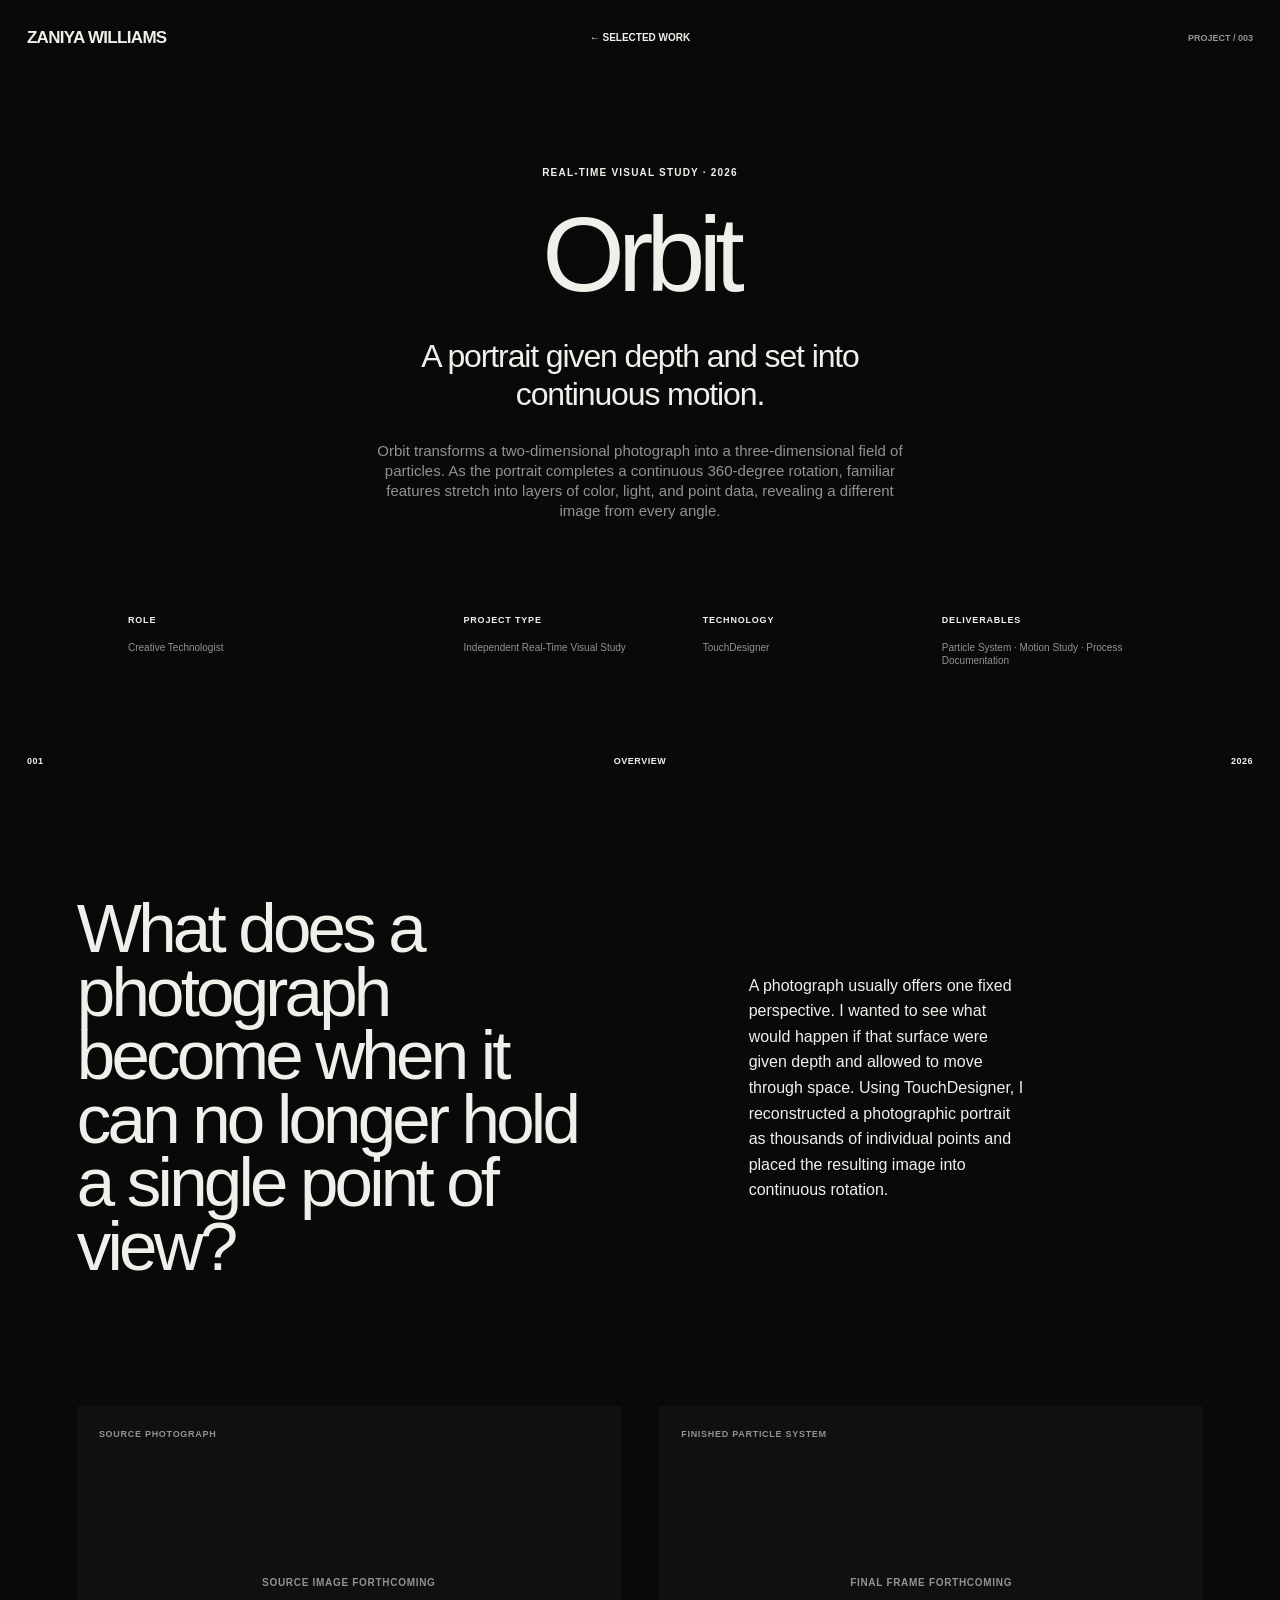
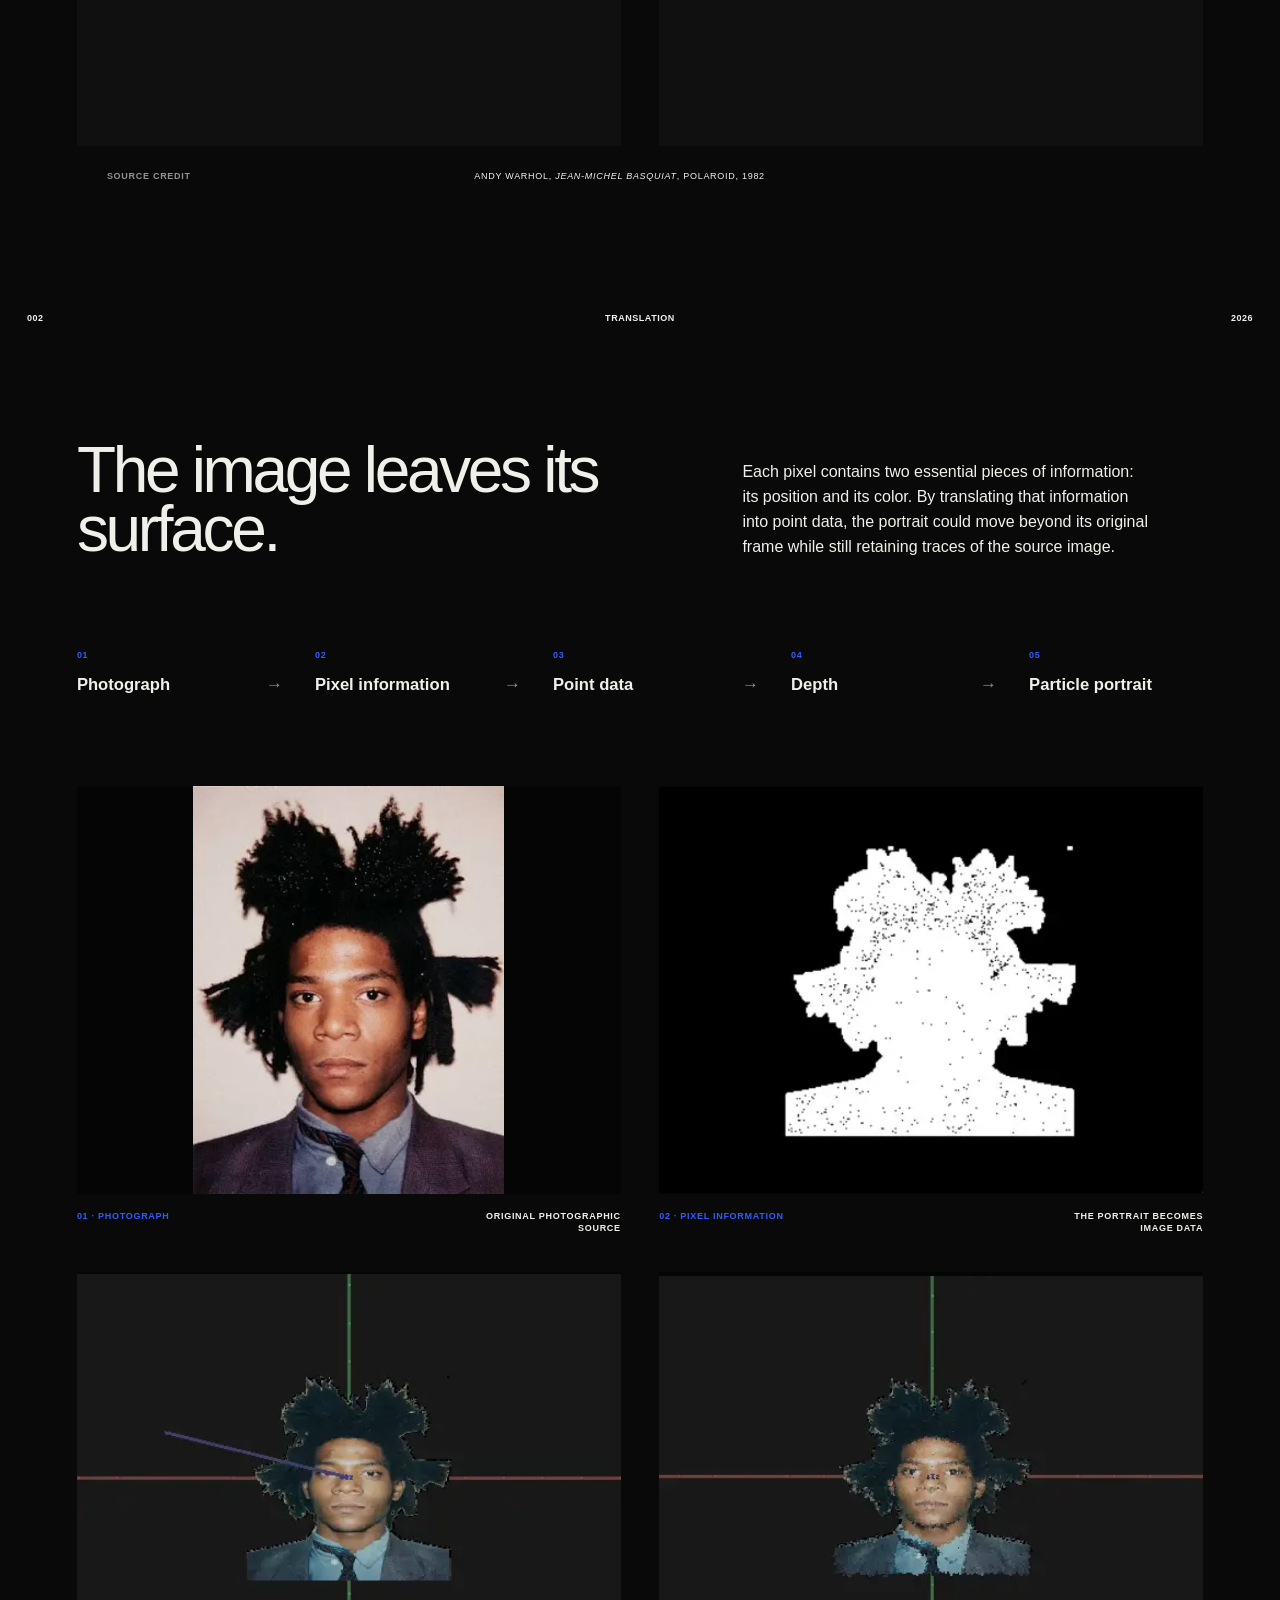
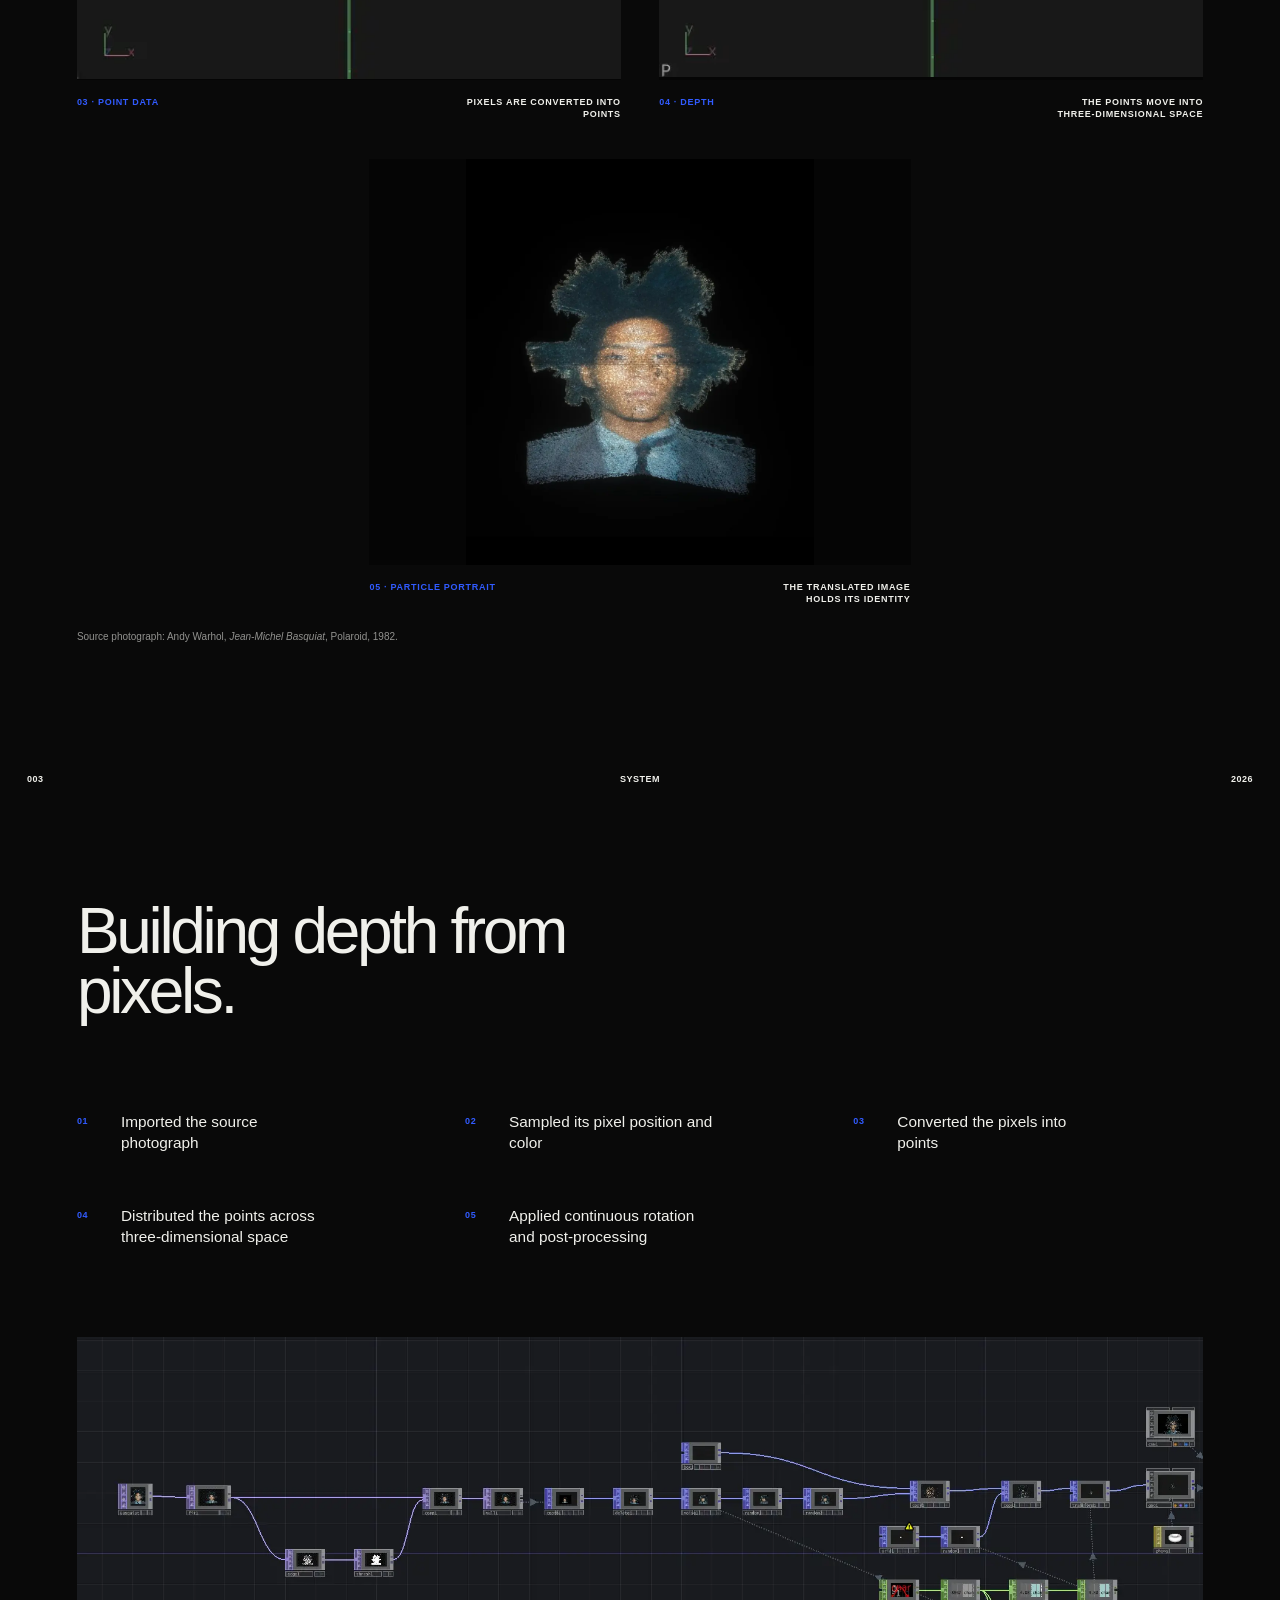
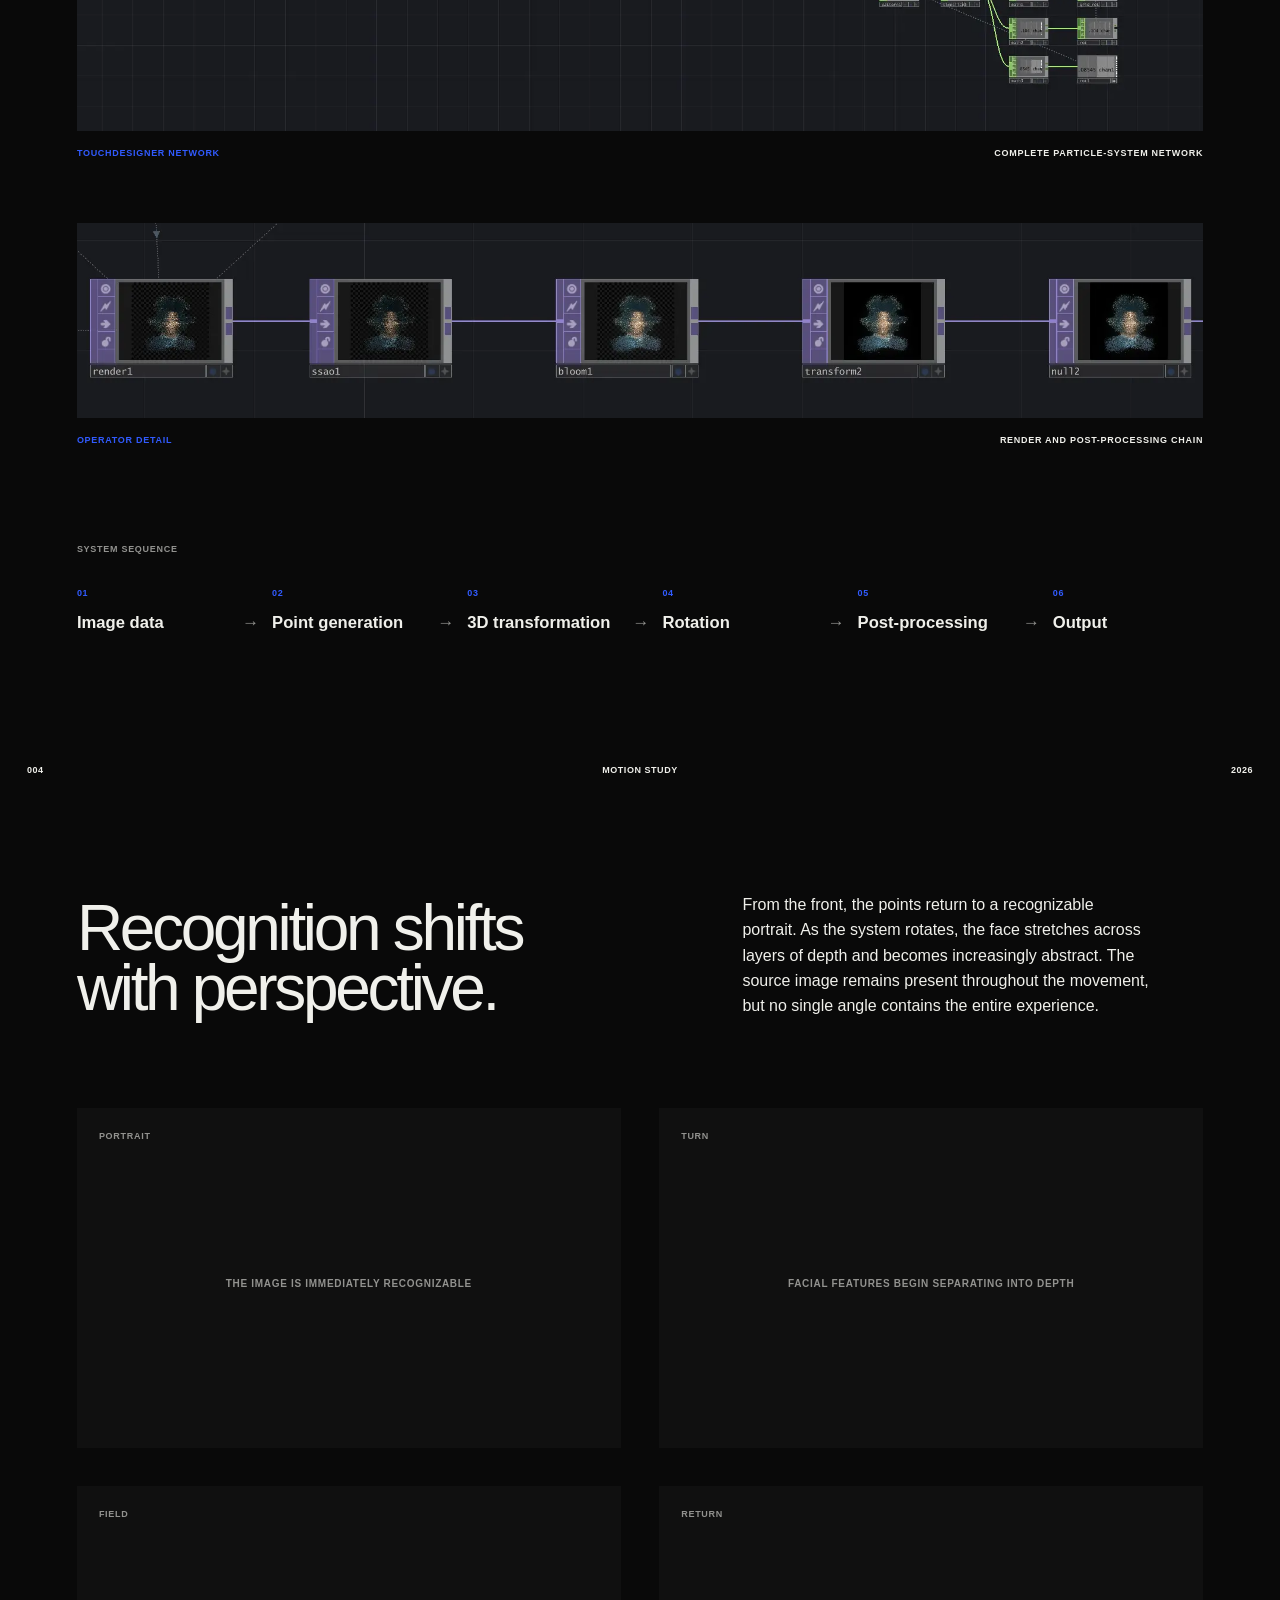
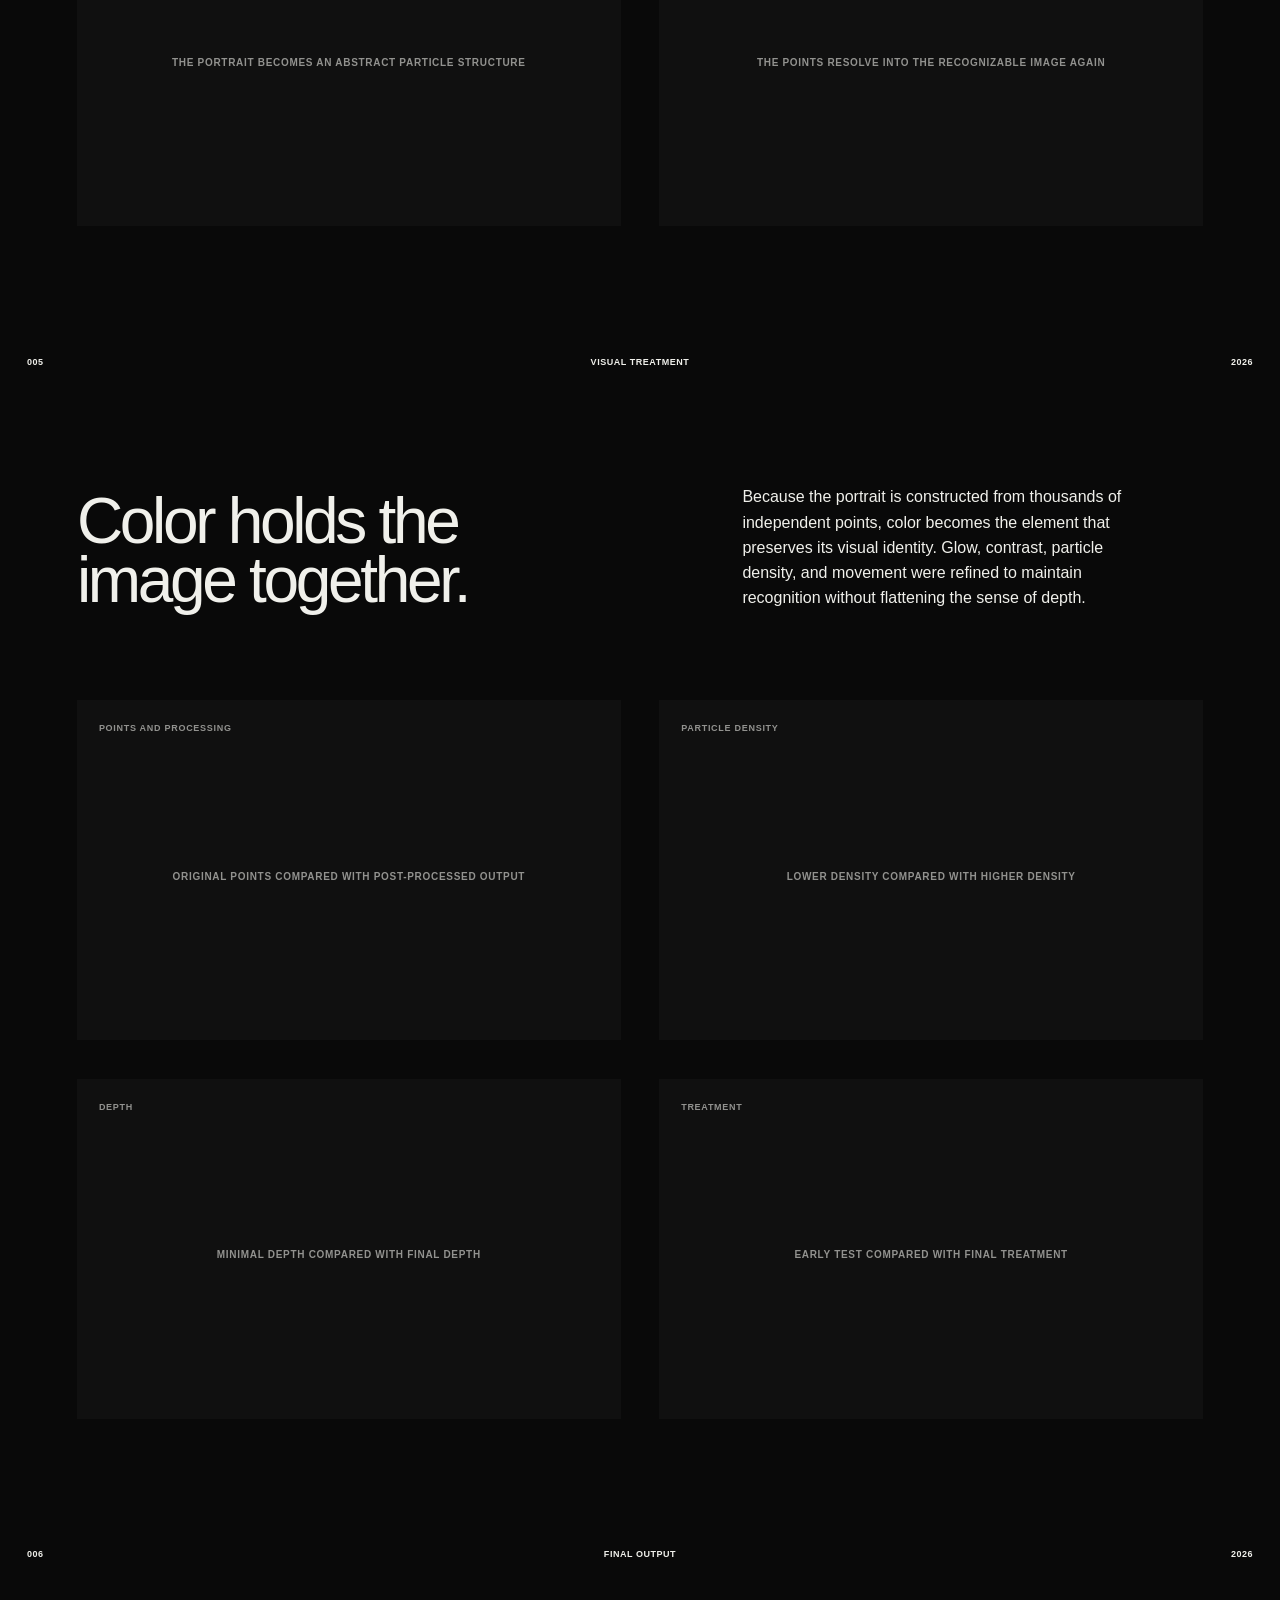
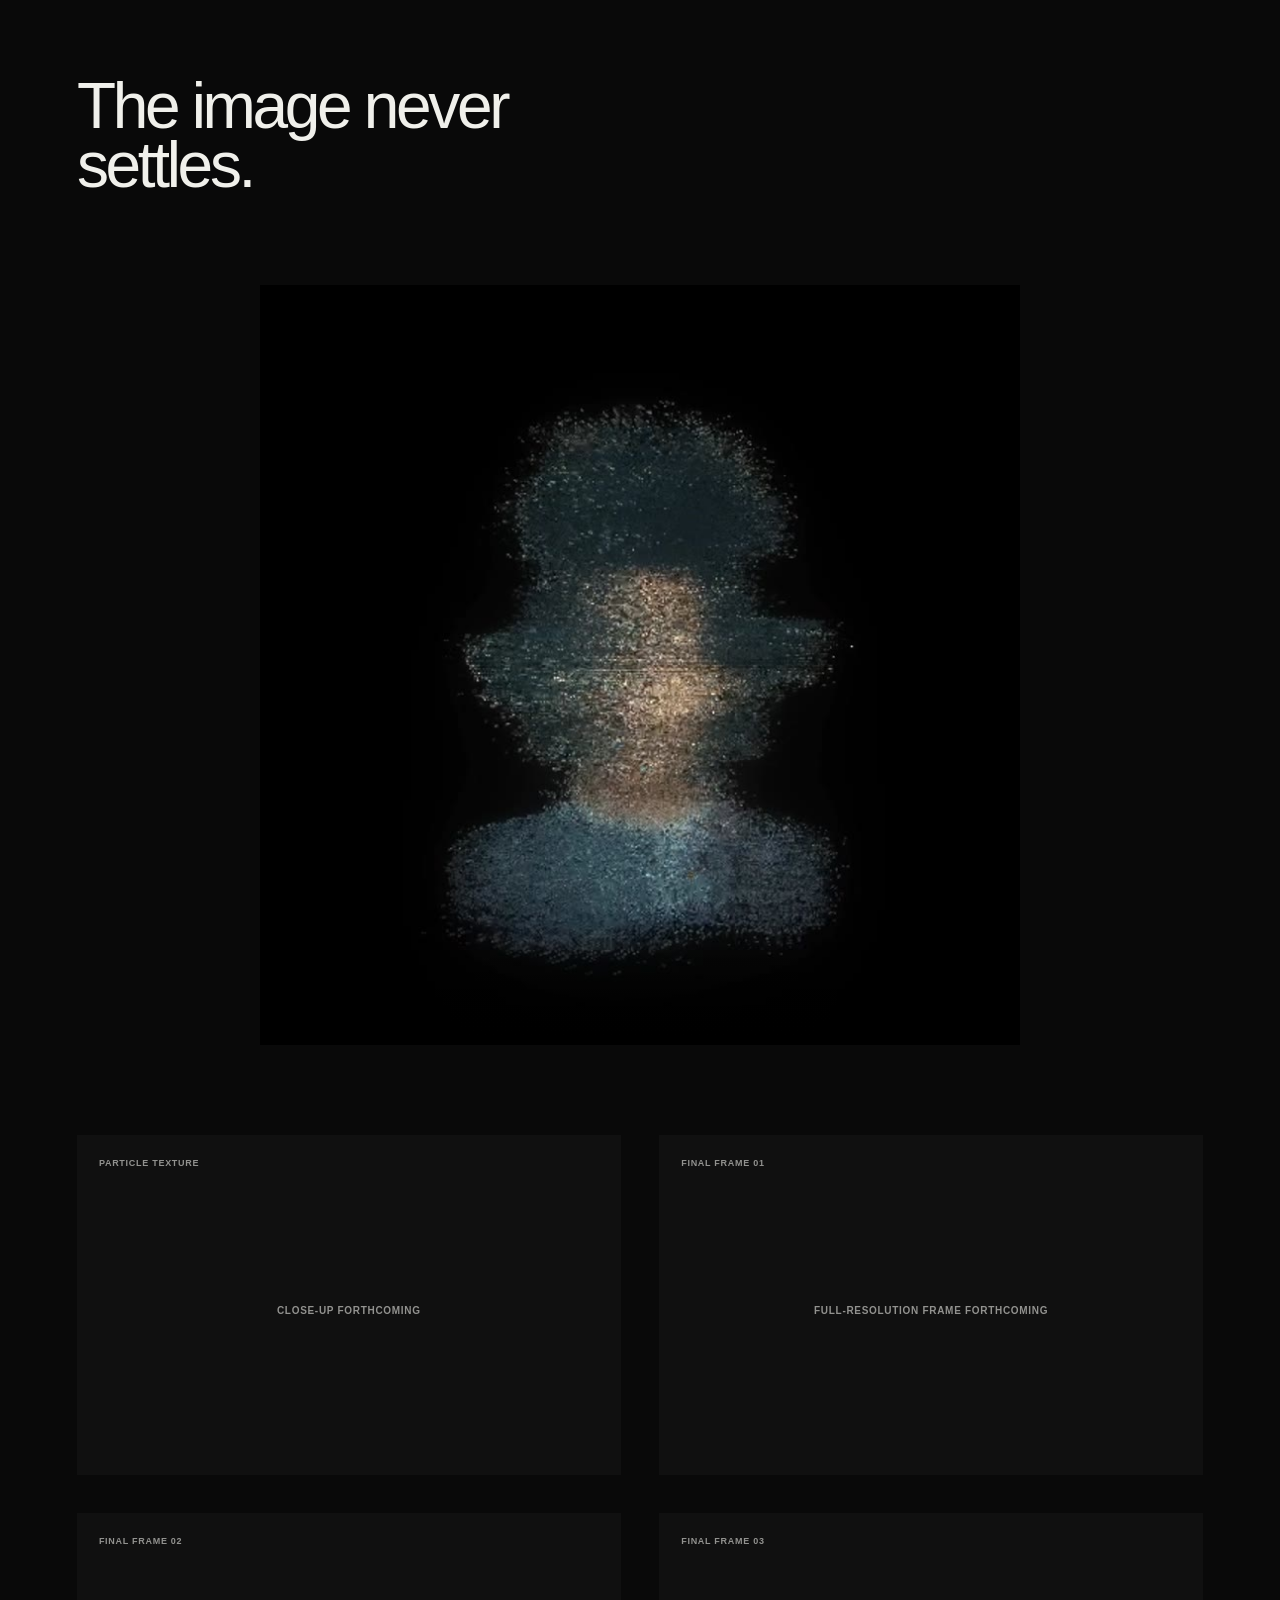
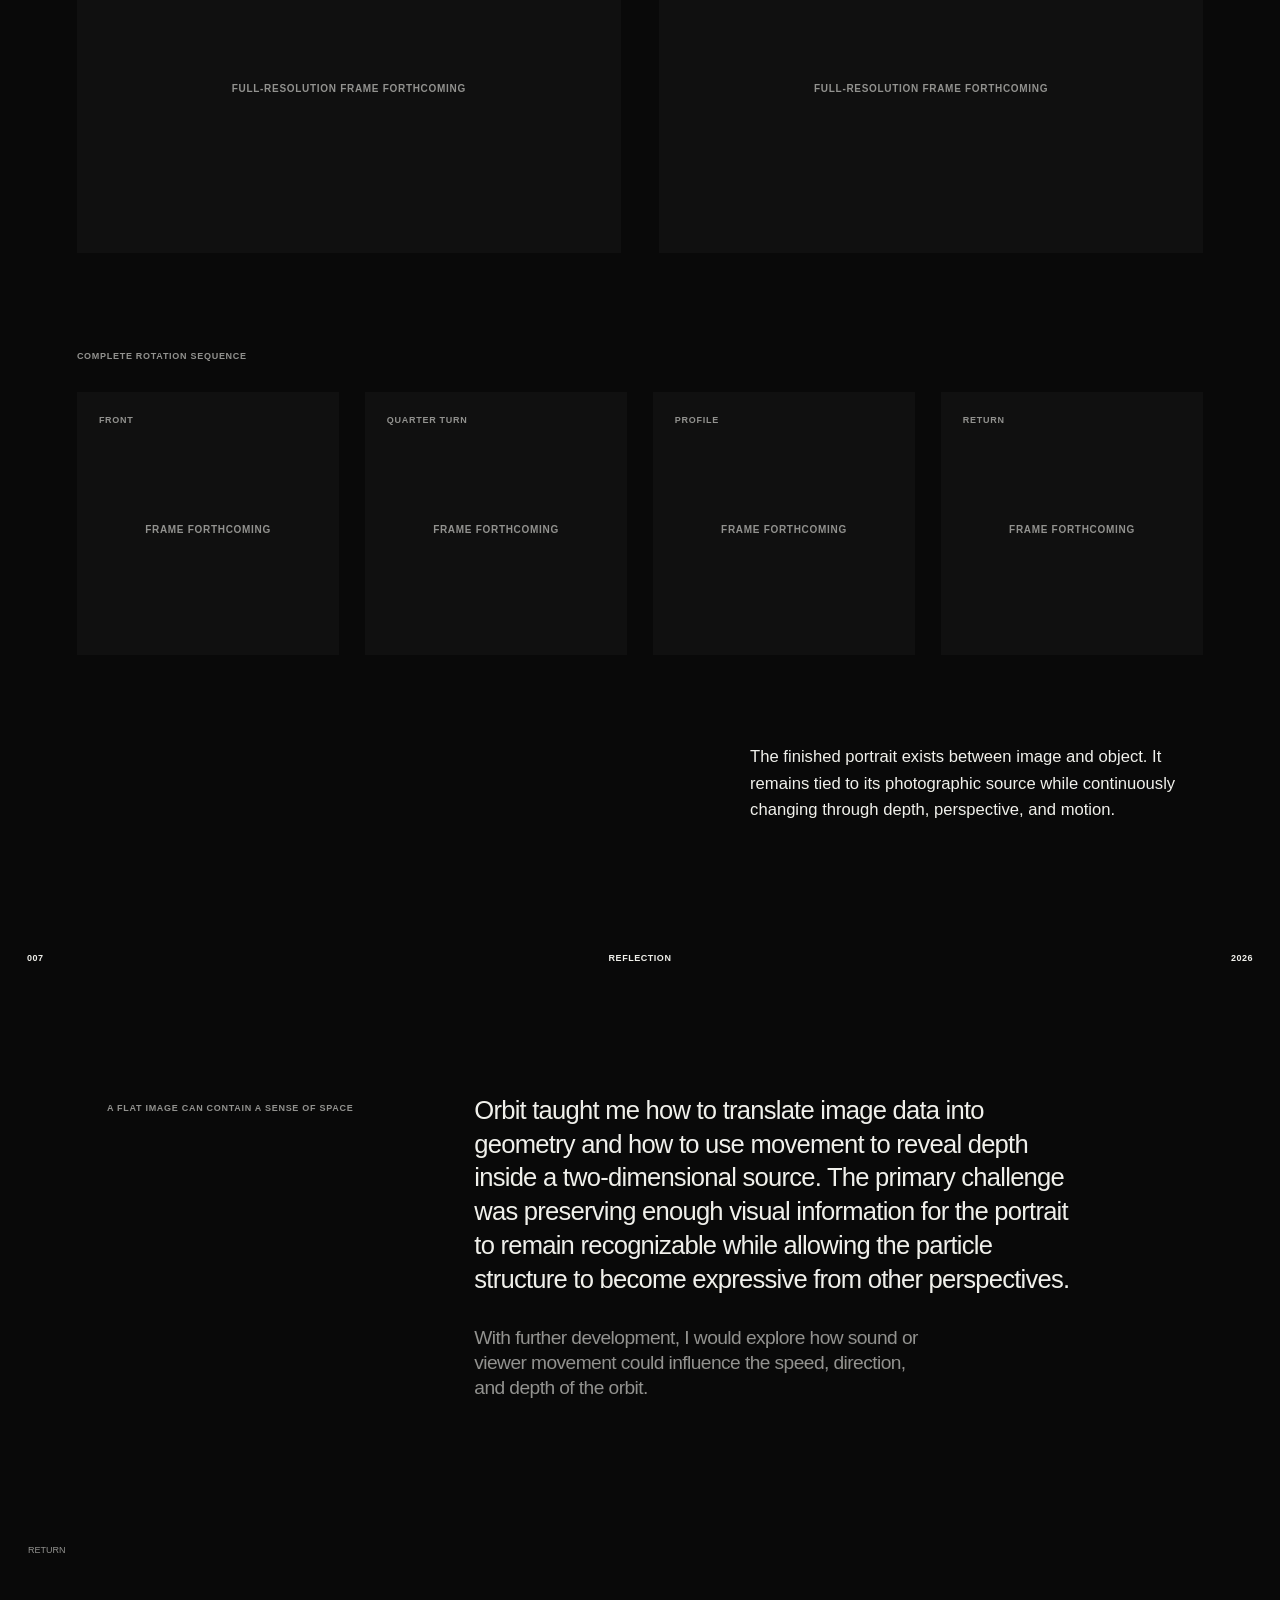
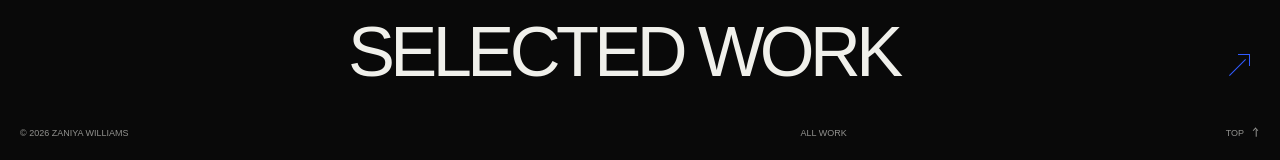
==== commit e9b8d242: "Add Orbit system evidence images" ====
--- a/work/study-002/index.html
+++ b/work/study-002/index.html
@@ -93,8 +93,14 @@
           <li><span>05</span><strong>Applied continuous rotation and post-processing</strong></li>
         </ol>
         <div class="system-evidence">
-          <figure class="evidence-placeholder network-evidence"><span>TouchDesigner network</span><strong>Clean network screenshot forthcoming</strong></figure>
-          <figure class="evidence-placeholder operator-evidence"><span>Operator detail</span><strong>Cropped operator detail forthcoming</strong></figure>
+          <figure class="system-media-figure network-evidence">
+            <div class="system-media-frame"><img src="../../assets/orbit/system/touchdesigner-network.webp" alt="Complete TouchDesigner network used to build the Orbit particle system" loading="lazy" decoding="async"></div>
+            <figcaption><span>TouchDesigner network</span><strong>Complete particle-system network</strong></figcaption>
+          </figure>
+          <figure class="system-media-figure operator-evidence">
+            <div class="system-media-frame"><img src="../../assets/orbit/system/operator-detail.webp" alt="TouchDesigner operator chain showing render, ambient occlusion, bloom, transform, and final output" loading="lazy" decoding="async"></div>
+            <figcaption><span>Operator detail</span><strong>Render and post-processing chain</strong></figcaption>
+          </figure>
         </div>
         <div class="system-sequence-wrap">
           <span class="particle-label">System sequence</span>
--- a/styles.css
+++ b/styles.css
@@ -835,11 +835,22 @@
 .orbit-stage-media{
   display:grid;
   place-items:center;
+  position:relative;
   aspect-ratio:4/3;
   overflow:hidden;
   background:#050505;
 }
-.orbit-stage-media img{display:block;width:100%;height:100%;object-fit:contain}
+.orbit-stage-media img{
+  display:block;
+  position:absolute;
+  inset:0;
+  width:100%;
+  height:100%;
+  min-width:0;
+  min-height:0;
+  object-fit:contain;
+  object-position:center;
+}
 .orbit-stage-image figcaption{
   display:flex;
   justify-content:space-between;
@@ -856,8 +867,6 @@
 }
 .orbit-stage-image figcaption span{color:var(--blue);white-space:nowrap}
 .orbit-stage-image figcaption strong{max-width:32ch;text-align:right}
-.orbit-stage-image:first-child .orbit-stage-media,
-.orbit-stage-image:last-child .orbit-stage-media{aspect-ratio:4/5}
 .orbit-stage-image:last-child{grid-column:1/-1;justify-self:center;width:calc(50% - 22px)}
 .translation-source-credit{
   margin-top:24px;
@@ -868,12 +877,28 @@
 .orbit-build-steps{grid-template-columns:repeat(3,minmax(0,1fr))}
 .system-evidence{
   display:grid;
-  grid-template-columns:2fr 1fr;
-  gap:clamp(24px,3vw,44px);
+  grid-template-columns:1fr;
+  gap:clamp(42px,5vw,72px);
   margin-top:clamp(66px,7vw,104px);
 }
-.network-evidence{aspect-ratio:16/9}
-.operator-evidence{aspect-ratio:8/9}
+.system-media-frame{overflow:hidden;background:#191c20}
+.system-media-frame img{display:block;width:100%;height:auto}
+.system-media-figure figcaption{
+  display:flex;
+  justify-content:space-between;
+  gap:24px;
+  padding-top:16px;
+}
+.system-media-figure figcaption span,
+.system-media-figure figcaption strong{
+  font-size:9px;
+  font-weight:700;
+  line-height:1.35;
+  letter-spacing:.08em;
+  text-transform:uppercase;
+}
+.system-media-figure figcaption span{color:var(--blue)}
+.system-media-figure figcaption strong{text-align:right}
 .system-sequence-wrap,
 .rotation-sequence-wrap{margin-top:clamp(66px,7vw,104px)}
 .system-flow{grid-template-columns:repeat(6,minmax(0,1fr));gap:clamp(24px,3.5vw,52px);margin-top:30px}
@@ -1043,8 +1068,8 @@
   .orbit-stage-image:last-child{grid-column:auto;width:auto}
   .orbit-stage-image figcaption{gap:16px;padding-top:12px}
   .orbit-build-steps{grid-template-columns:1fr}
-  .system-evidence{grid-template-columns:1fr;gap:20px;margin-top:58px}
-  .network-evidence,.operator-evidence{aspect-ratio:8/5}
+  .system-evidence{grid-template-columns:1fr;gap:34px;margin-top:58px}
+  .system-media-figure figcaption{gap:16px;padding-top:12px}
   .system-sequence-wrap,
   .rotation-sequence-wrap{margin-top:58px}
   .system-flow{grid-template-columns:1fr;gap:26px;margin-top:28px}
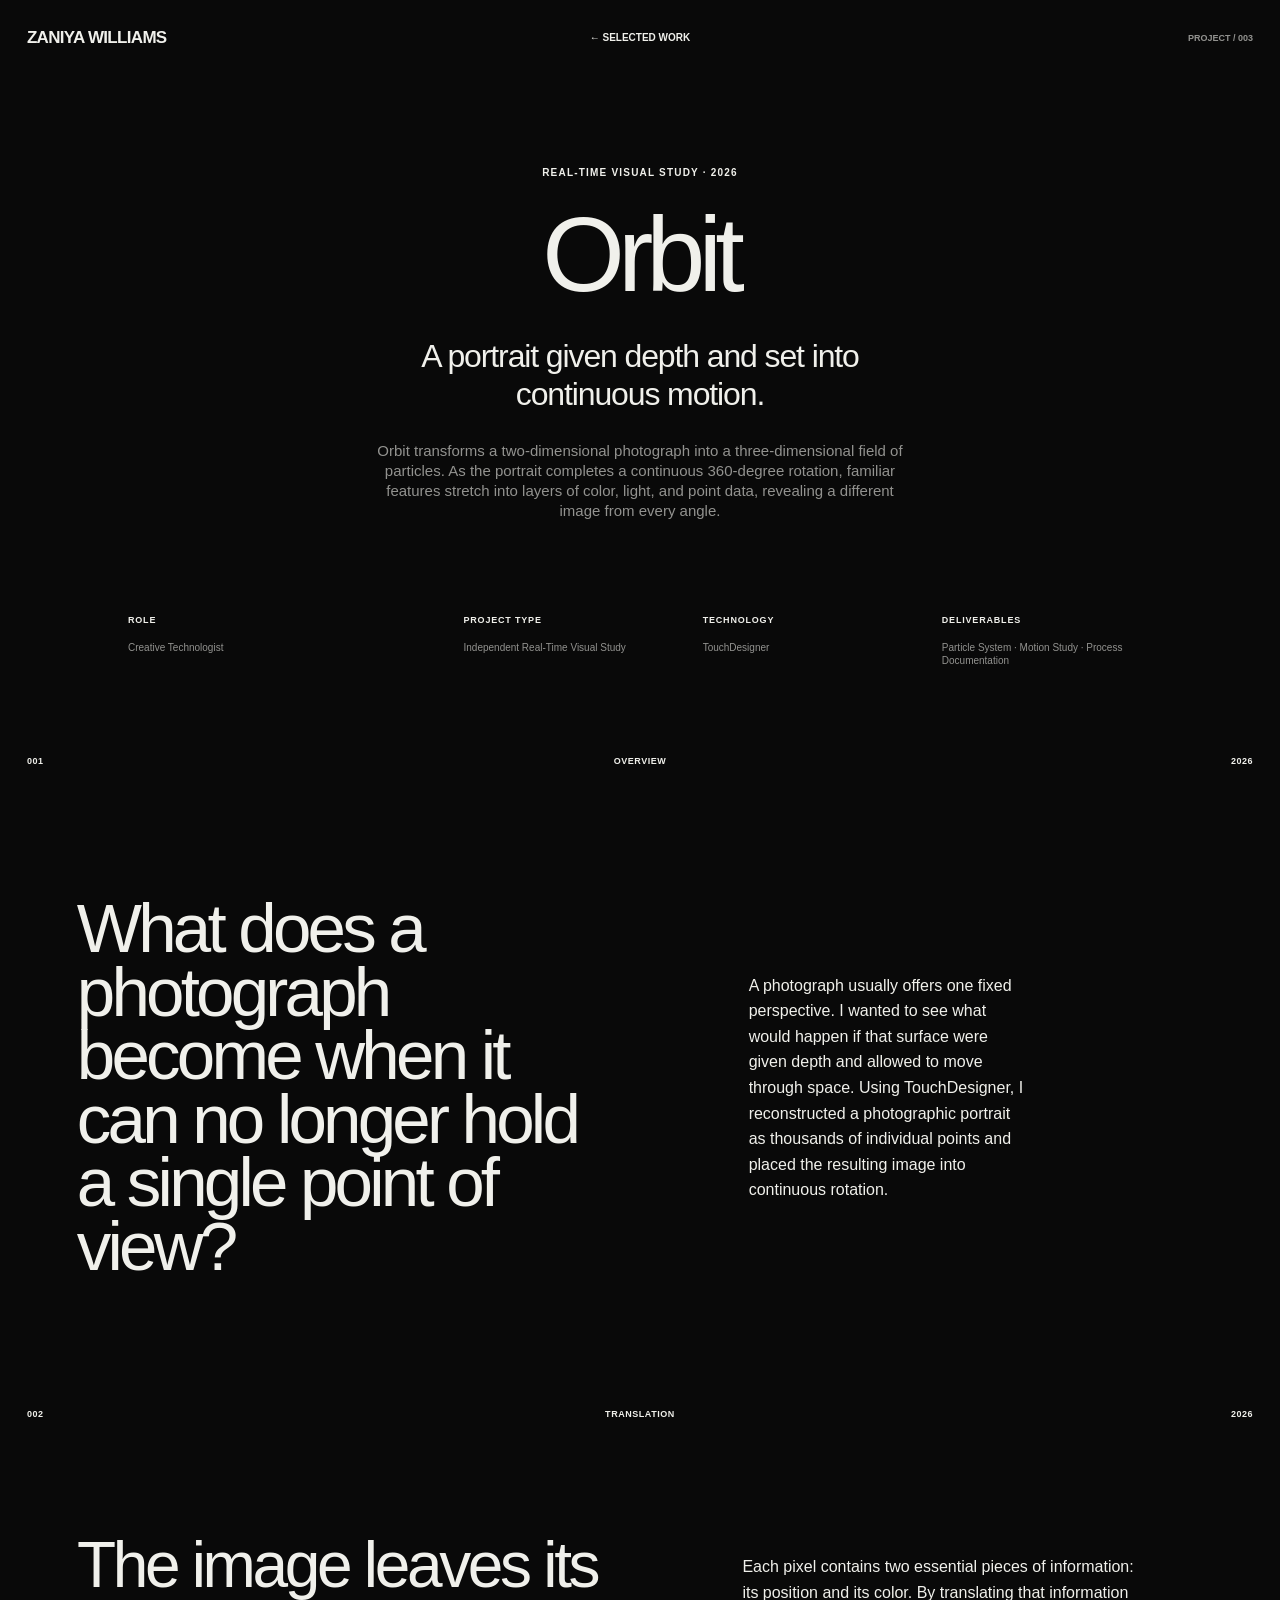
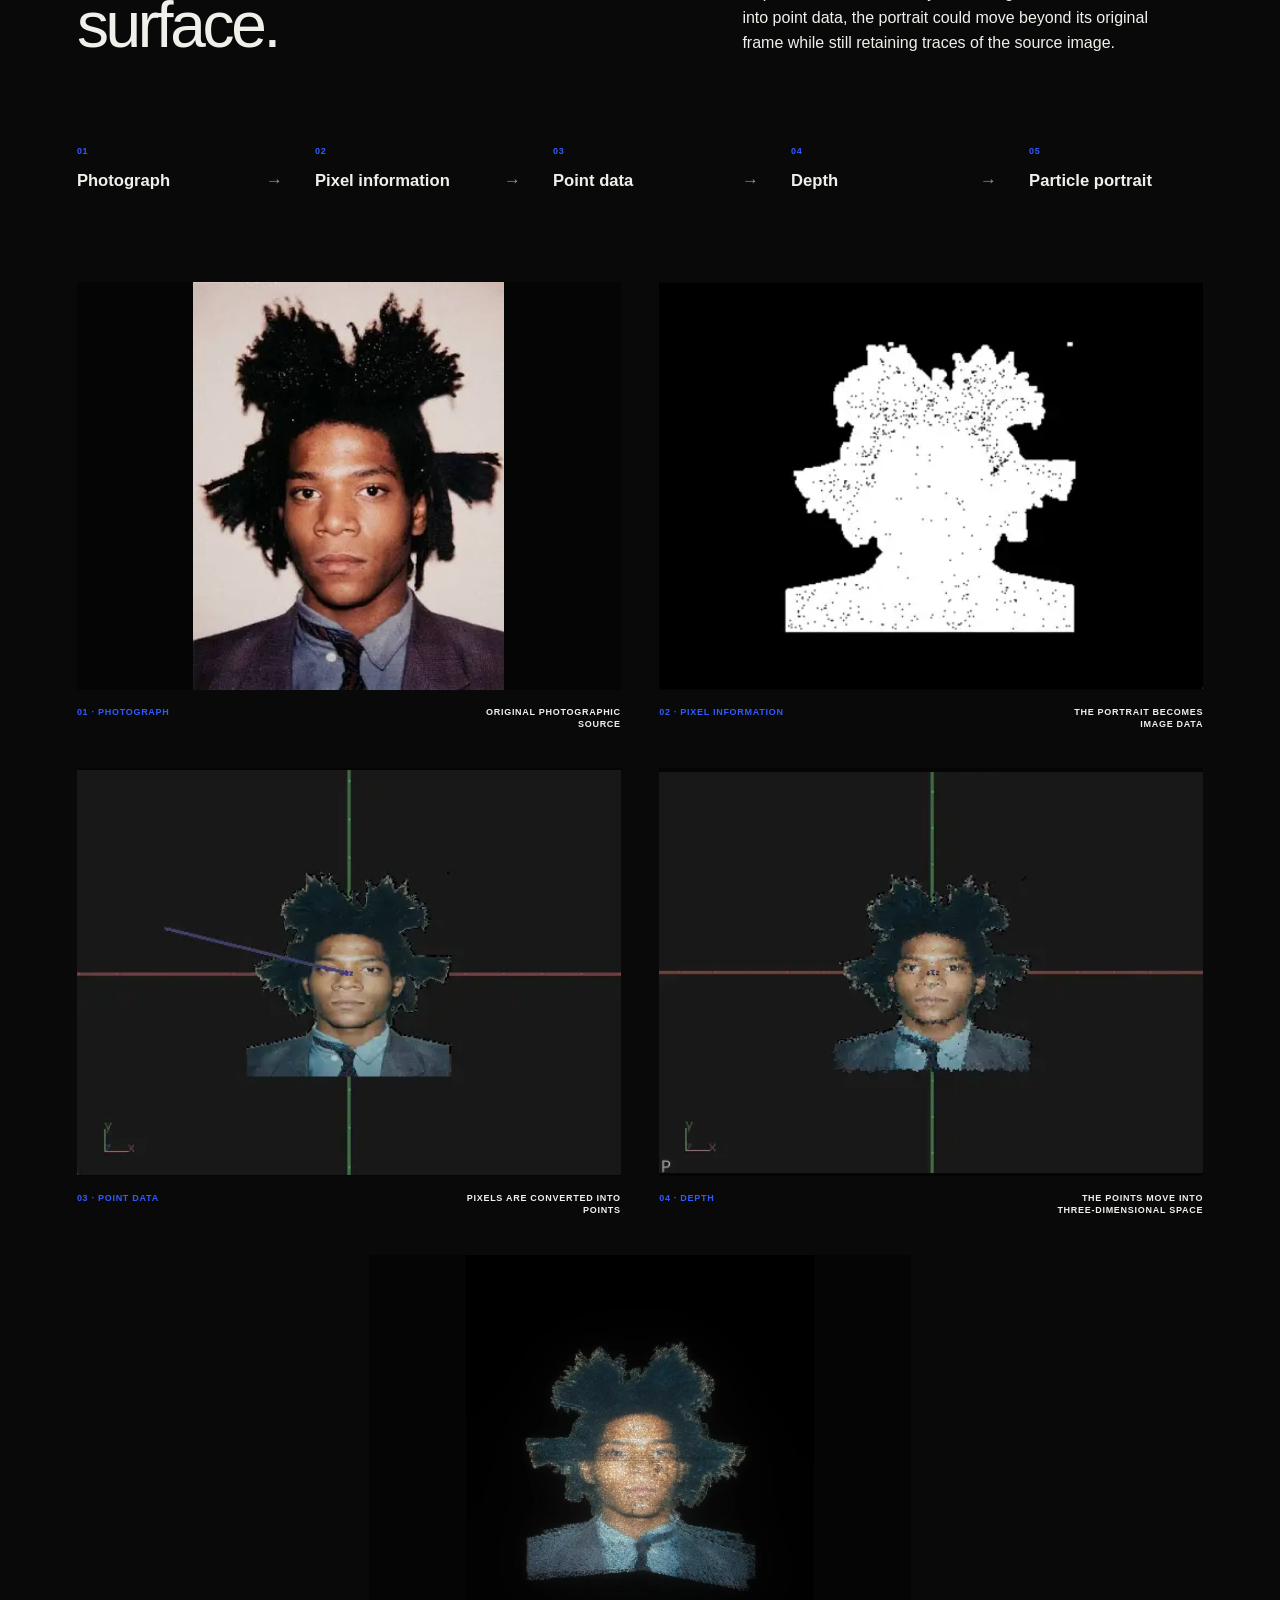
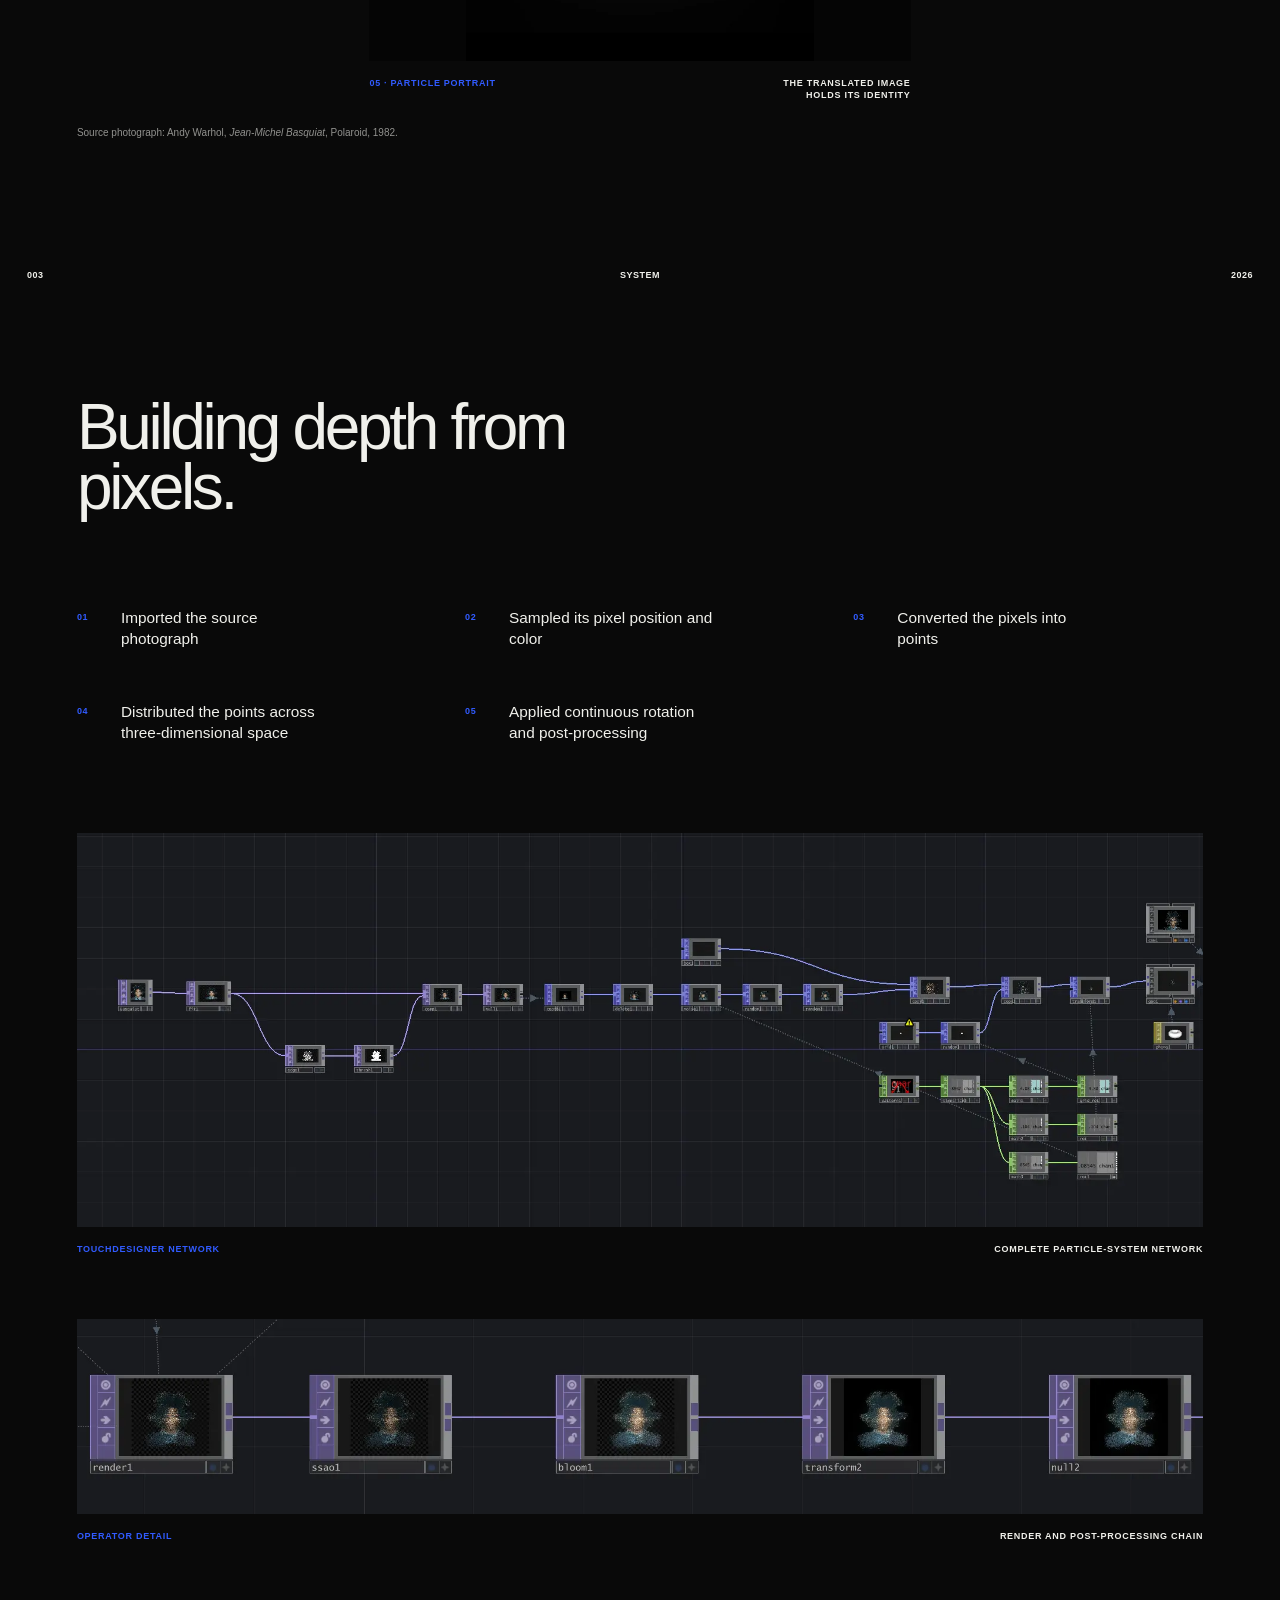
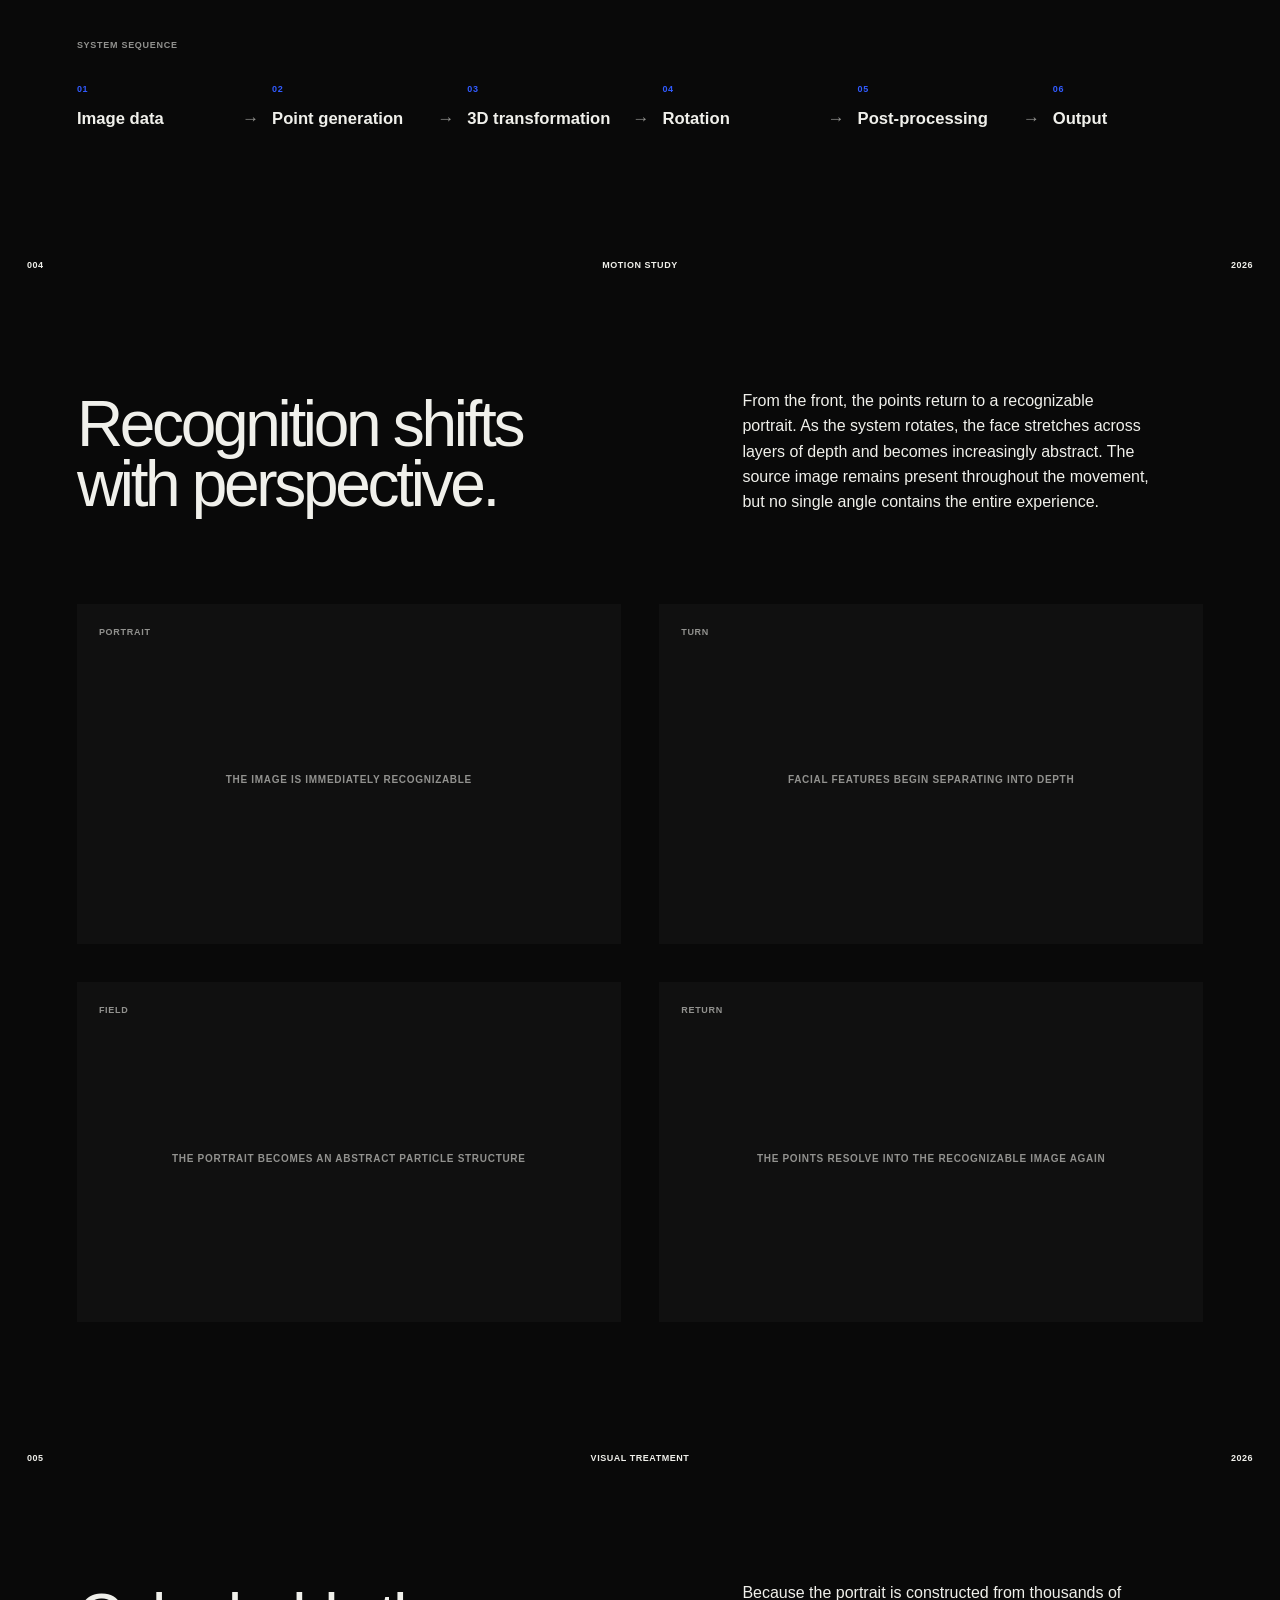
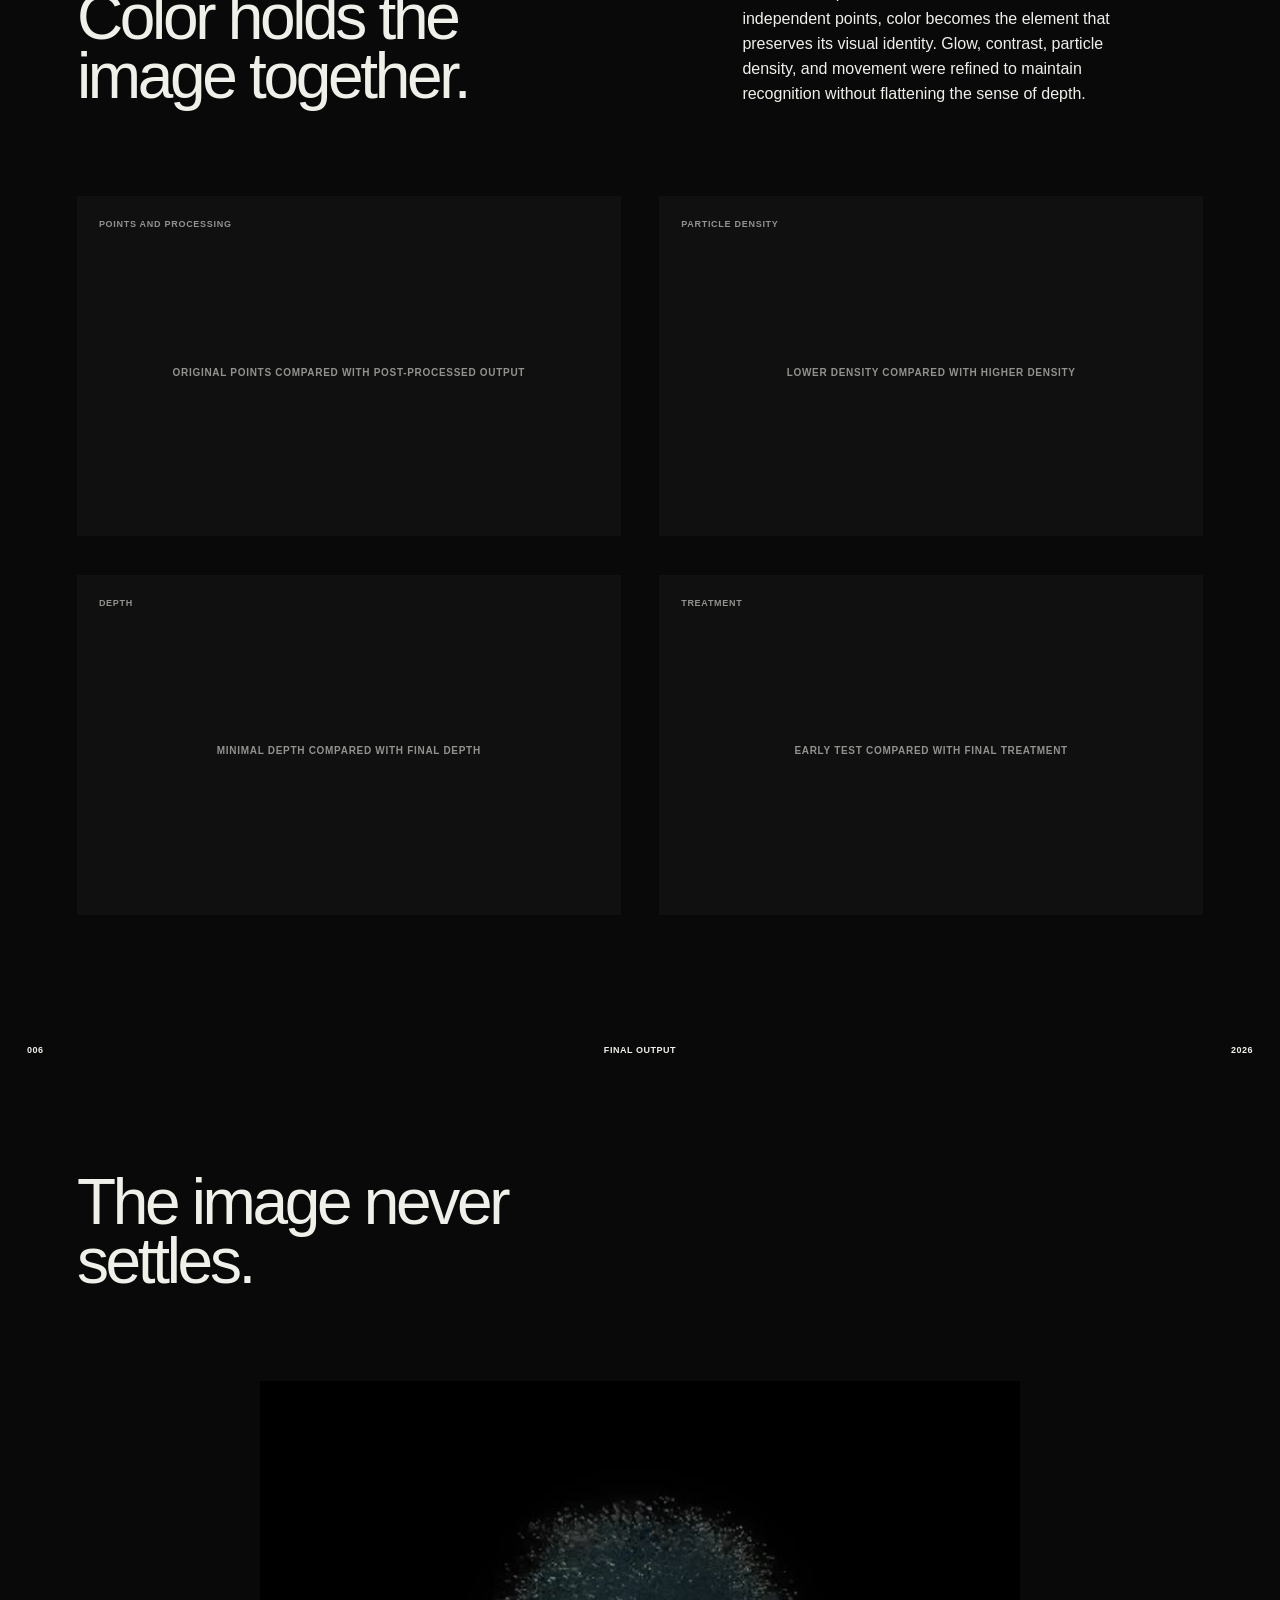
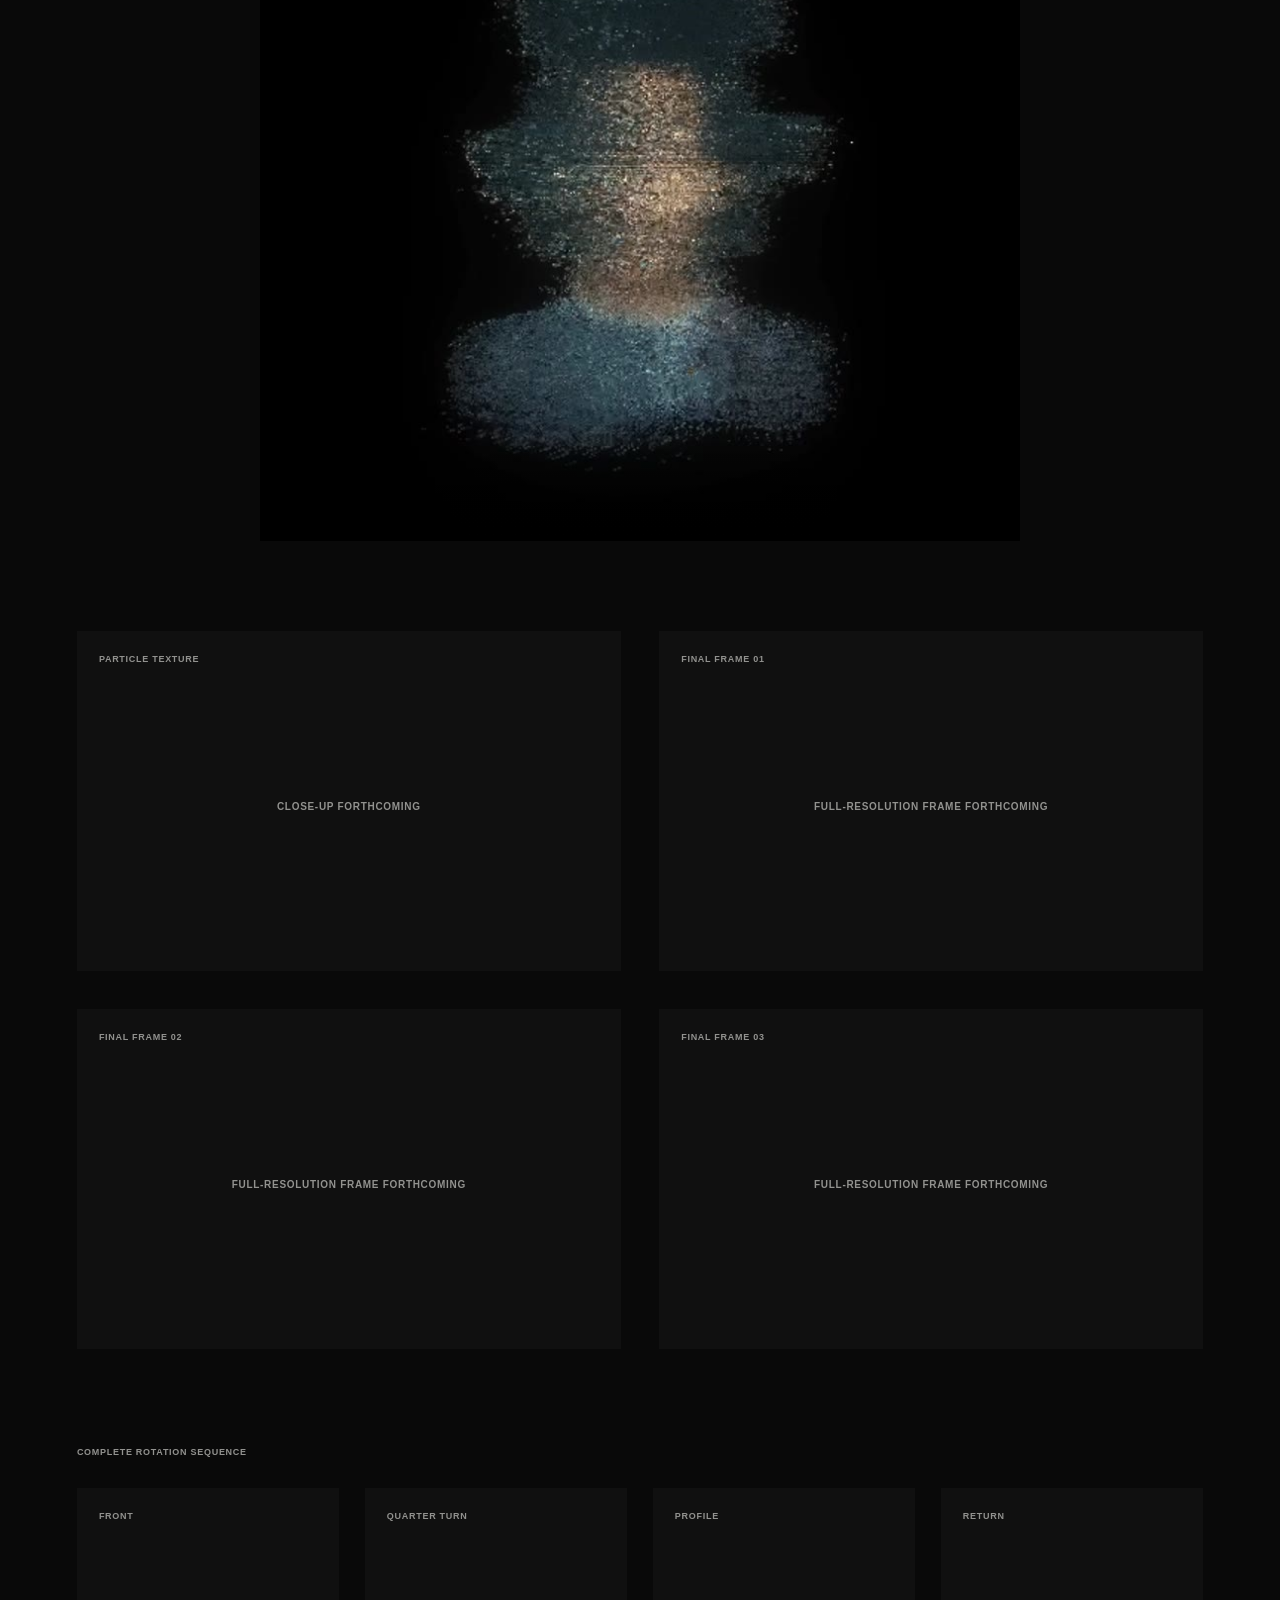
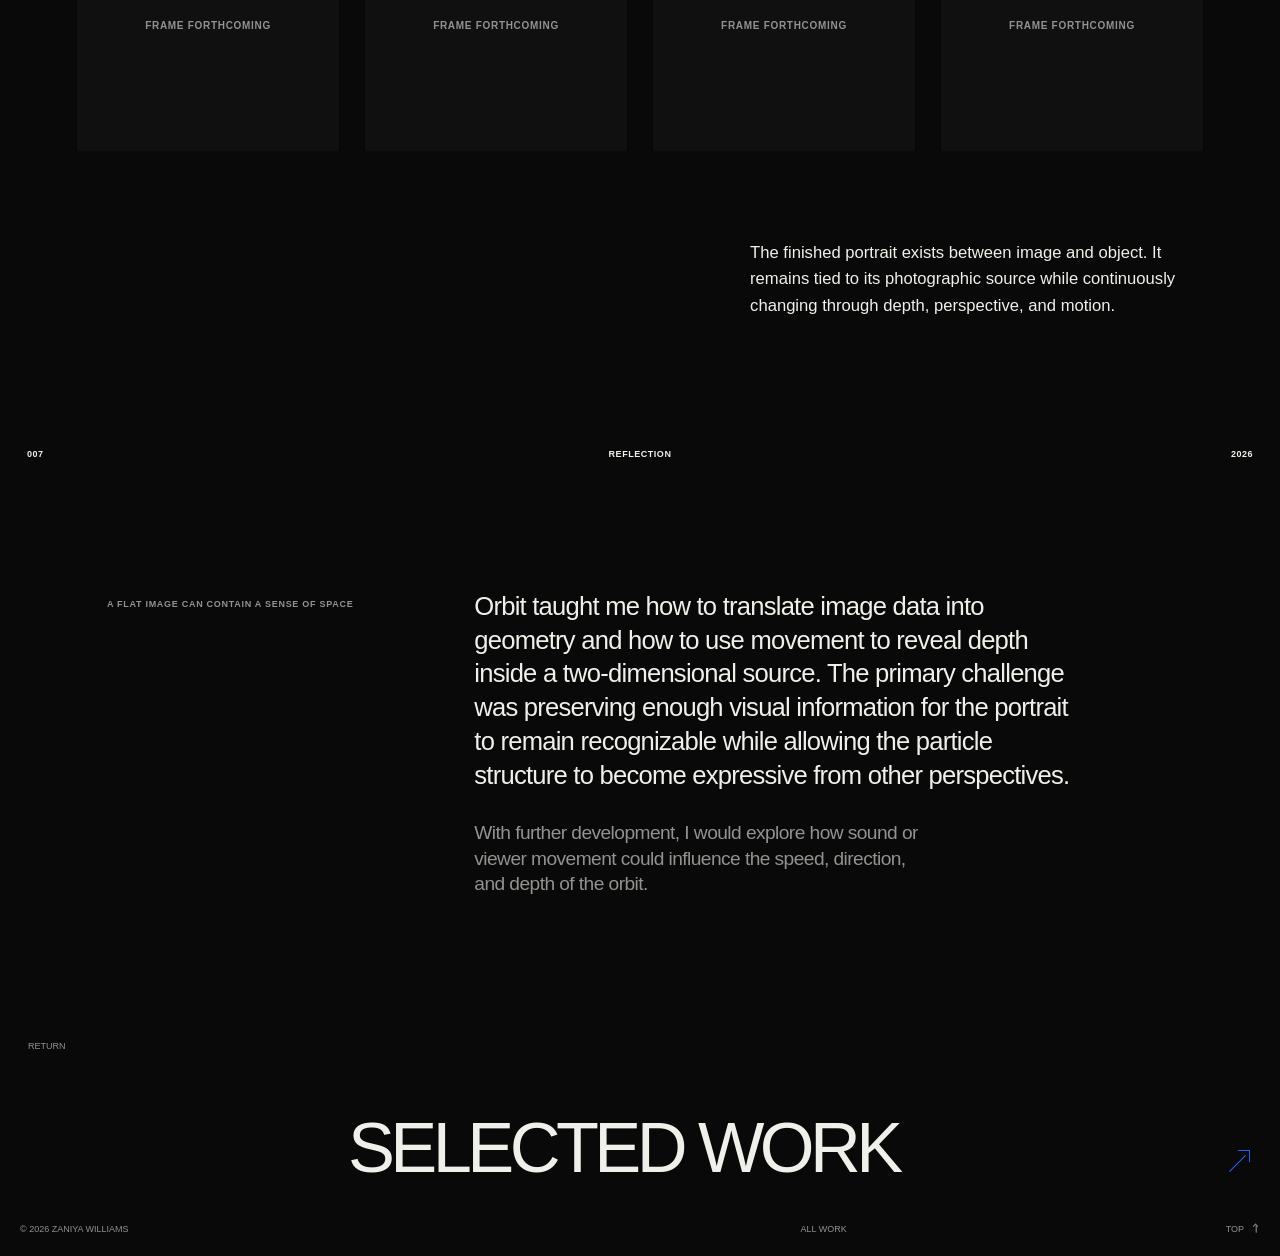
==== commit 162cd0e5: "Remove Orbit overview media area" ====
--- a/work/study-002/index.html
+++ b/work/study-002/index.html
@@ -34,11 +34,6 @@
         <h2>What does a photograph become when it can no longer hold a single point of view?</h2>
         <p class="overview-copy">A photograph usually offers one fixed perspective. I wanted to see what would happen if that surface were given depth and allowed to move through space. Using TouchDesigner, I reconstructed a photographic portrait as thousands of individual points and placed the resulting image into continuous rotation.</p>
       </div>
-      <div class="source-comparison orbit-media-grid">
-        <figure class="evidence-placeholder"><span>Source photograph</span><strong>Source image forthcoming</strong></figure>
-        <figure class="evidence-placeholder"><span>Finished particle system</span><strong>Final frame forthcoming</strong></figure>
-      </div>
-      <p class="source-credit"><span>Source credit</span><strong>Andy Warhol, <em>Jean-Michel Basquiat</em>, Polaroid, 1982</strong></p>
     </section>
 
     <section class="translation-section orbit-section reveal" aria-labelledby="translation-title">
--- a/styles.css
+++ b/styles.css
@@ -807,24 +807,6 @@
   margin-right:auto;
 }
 .orbit-media-grid .evidence-placeholder{aspect-ratio:8/5}
-.source-comparison{padding:0 var(--pad);margin-top:clamp(14px,2vw,28px)}
-.source-credit{
-  display:grid;
-  grid-template-columns:.55fr 1.45fr;
-  gap:clamp(48px,8vw,130px);
-  width:min(1120px,100%);
-  margin:0 auto;
-  padding:24px var(--pad) clamp(68px,8vw,112px);
-}
-.source-credit span,
-.source-credit strong{
-  font-size:9px;
-  font-weight:700;
-  letter-spacing:.08em;
-  text-transform:uppercase;
-}
-.source-credit span{color:var(--muted)}
-.source-credit strong{font-weight:400}
 .orbit-stage-gallery{
   display:grid;
   grid-template-columns:1fr 1fr;
@@ -1062,8 +1044,6 @@
   .orbit-section-title{font-size:clamp(44px,12vw,62px)}
   .orbit-lead p{font-size:17px}
   .orbit-media-grid{grid-template-columns:1fr;gap:20px}
-  .source-comparison{padding:0 12px;margin-top:0}
-  .source-credit{grid-template-columns:1fr;gap:12px;padding:20px 18px 68px}
   .orbit-stage-gallery{grid-template-columns:1fr;gap:20px;margin-top:58px}
   .orbit-stage-image:last-child{grid-column:auto;width:auto}
   .orbit-stage-image figcaption{gap:16px;padding-top:12px}
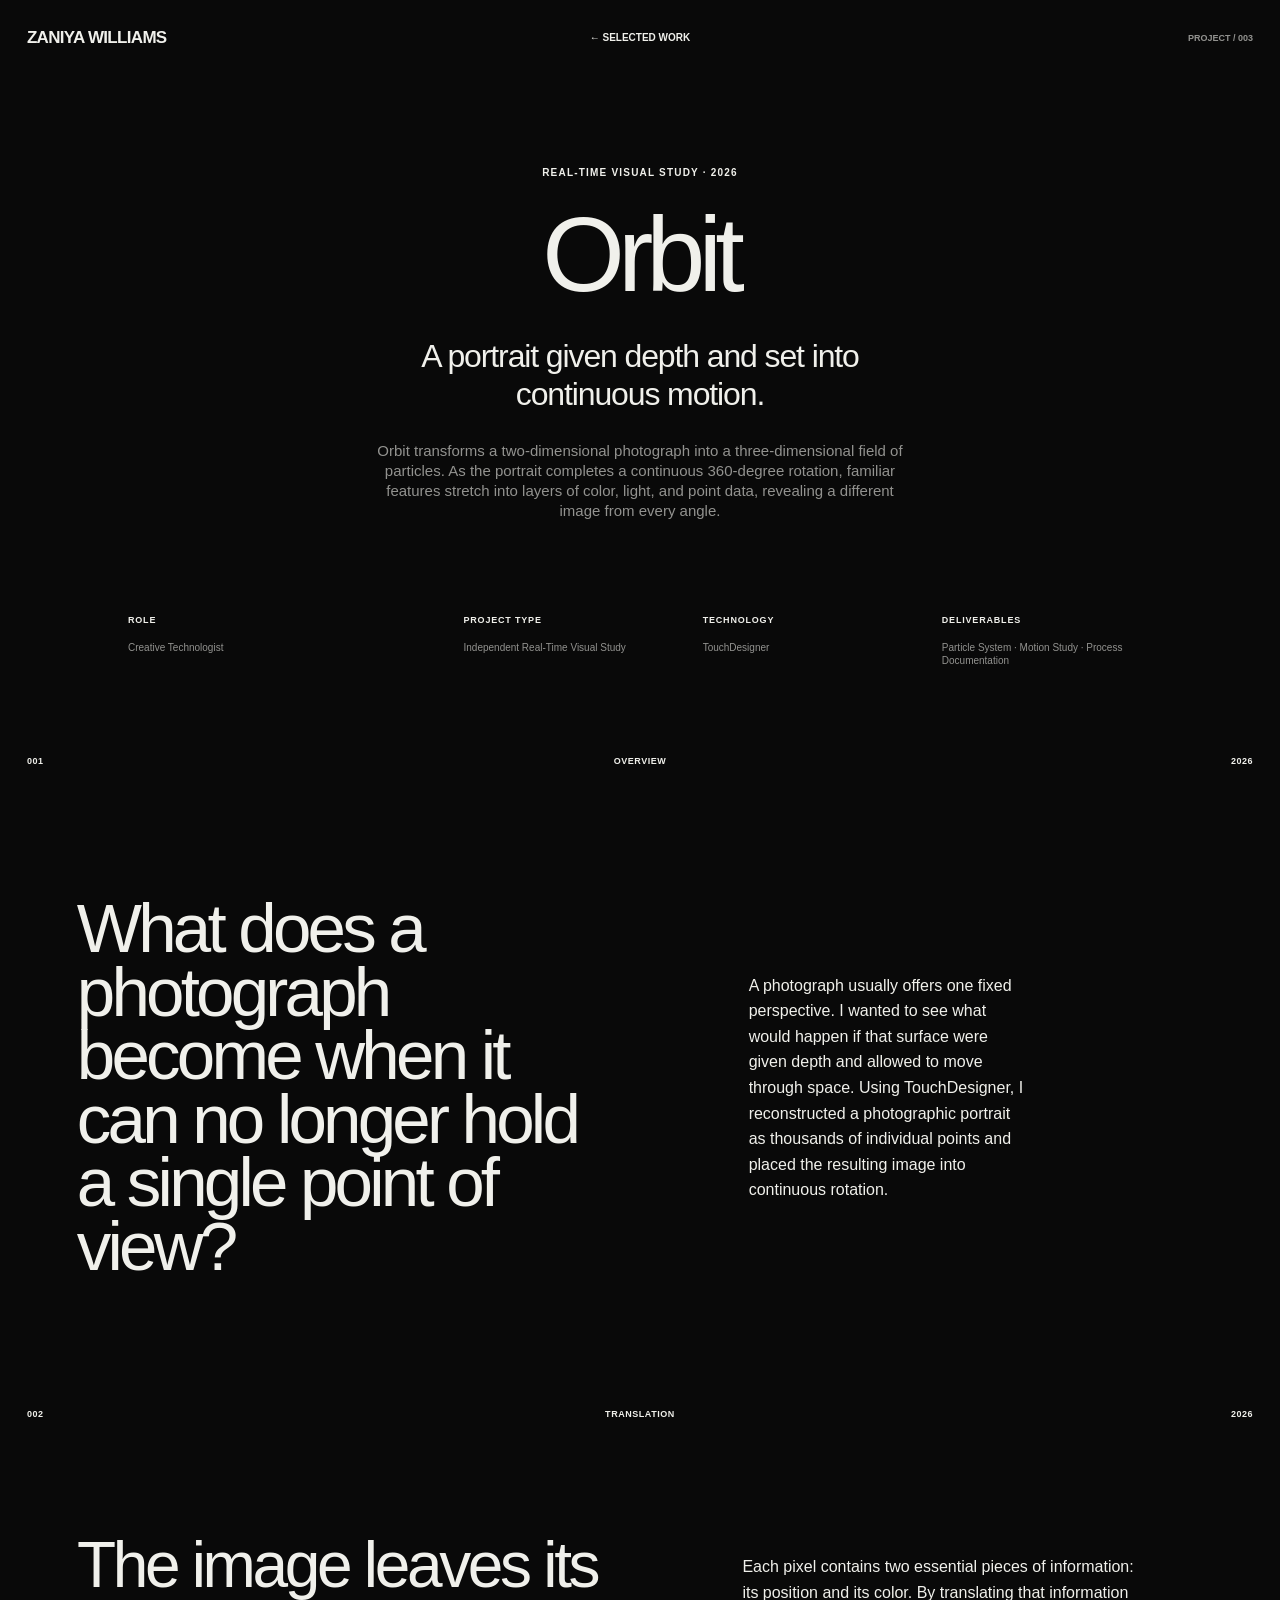
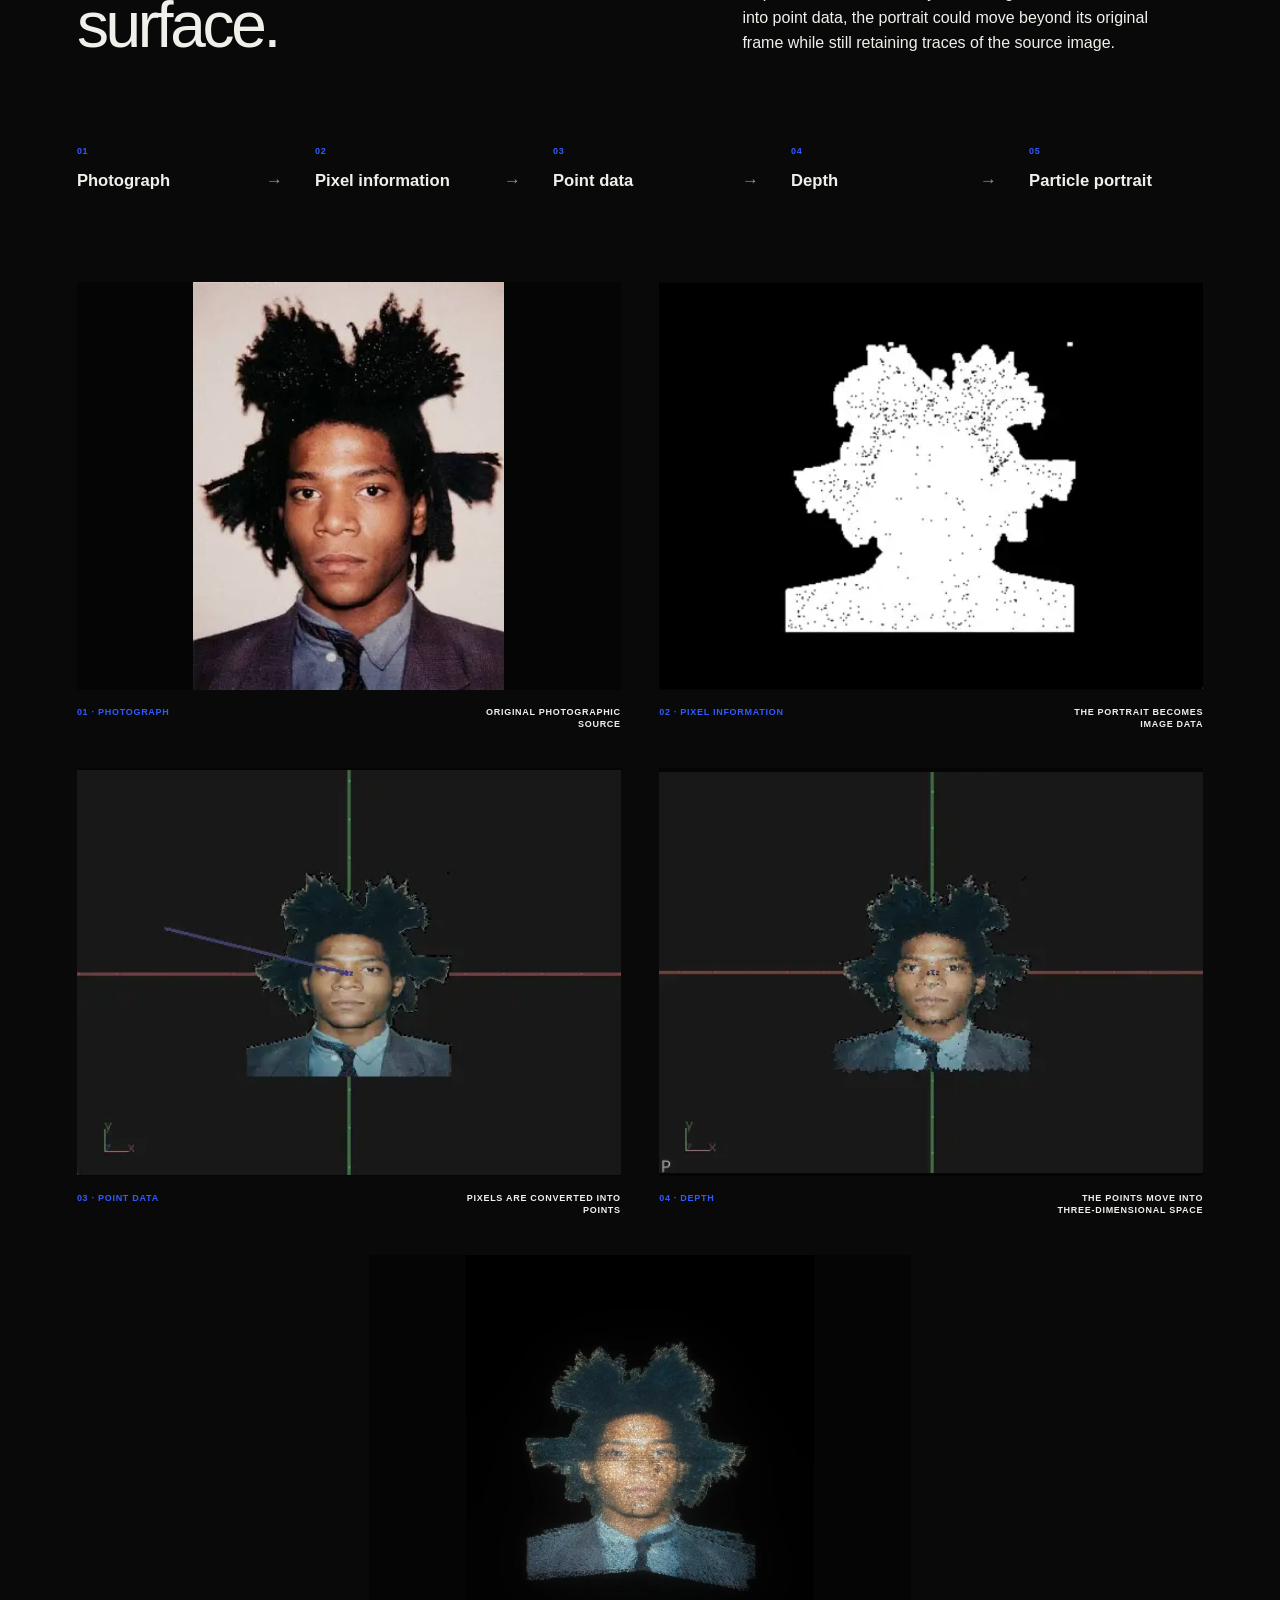
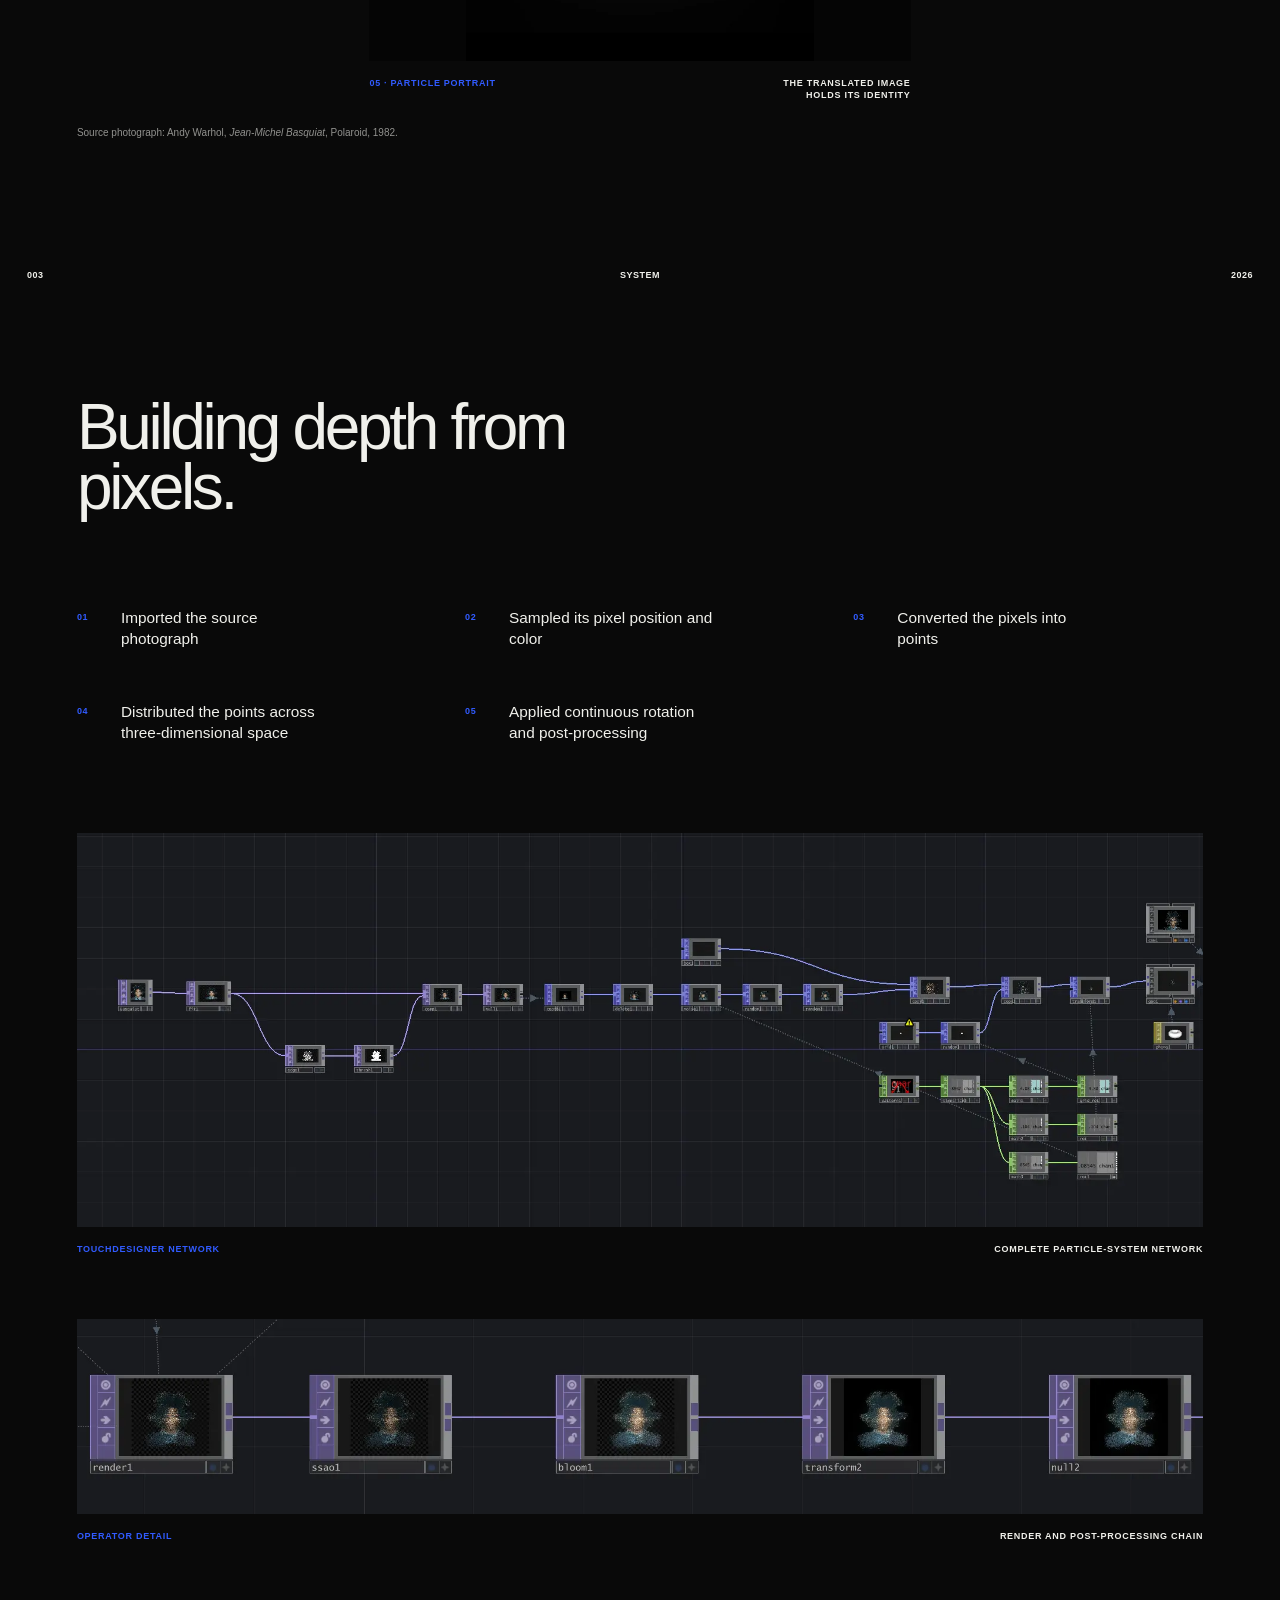
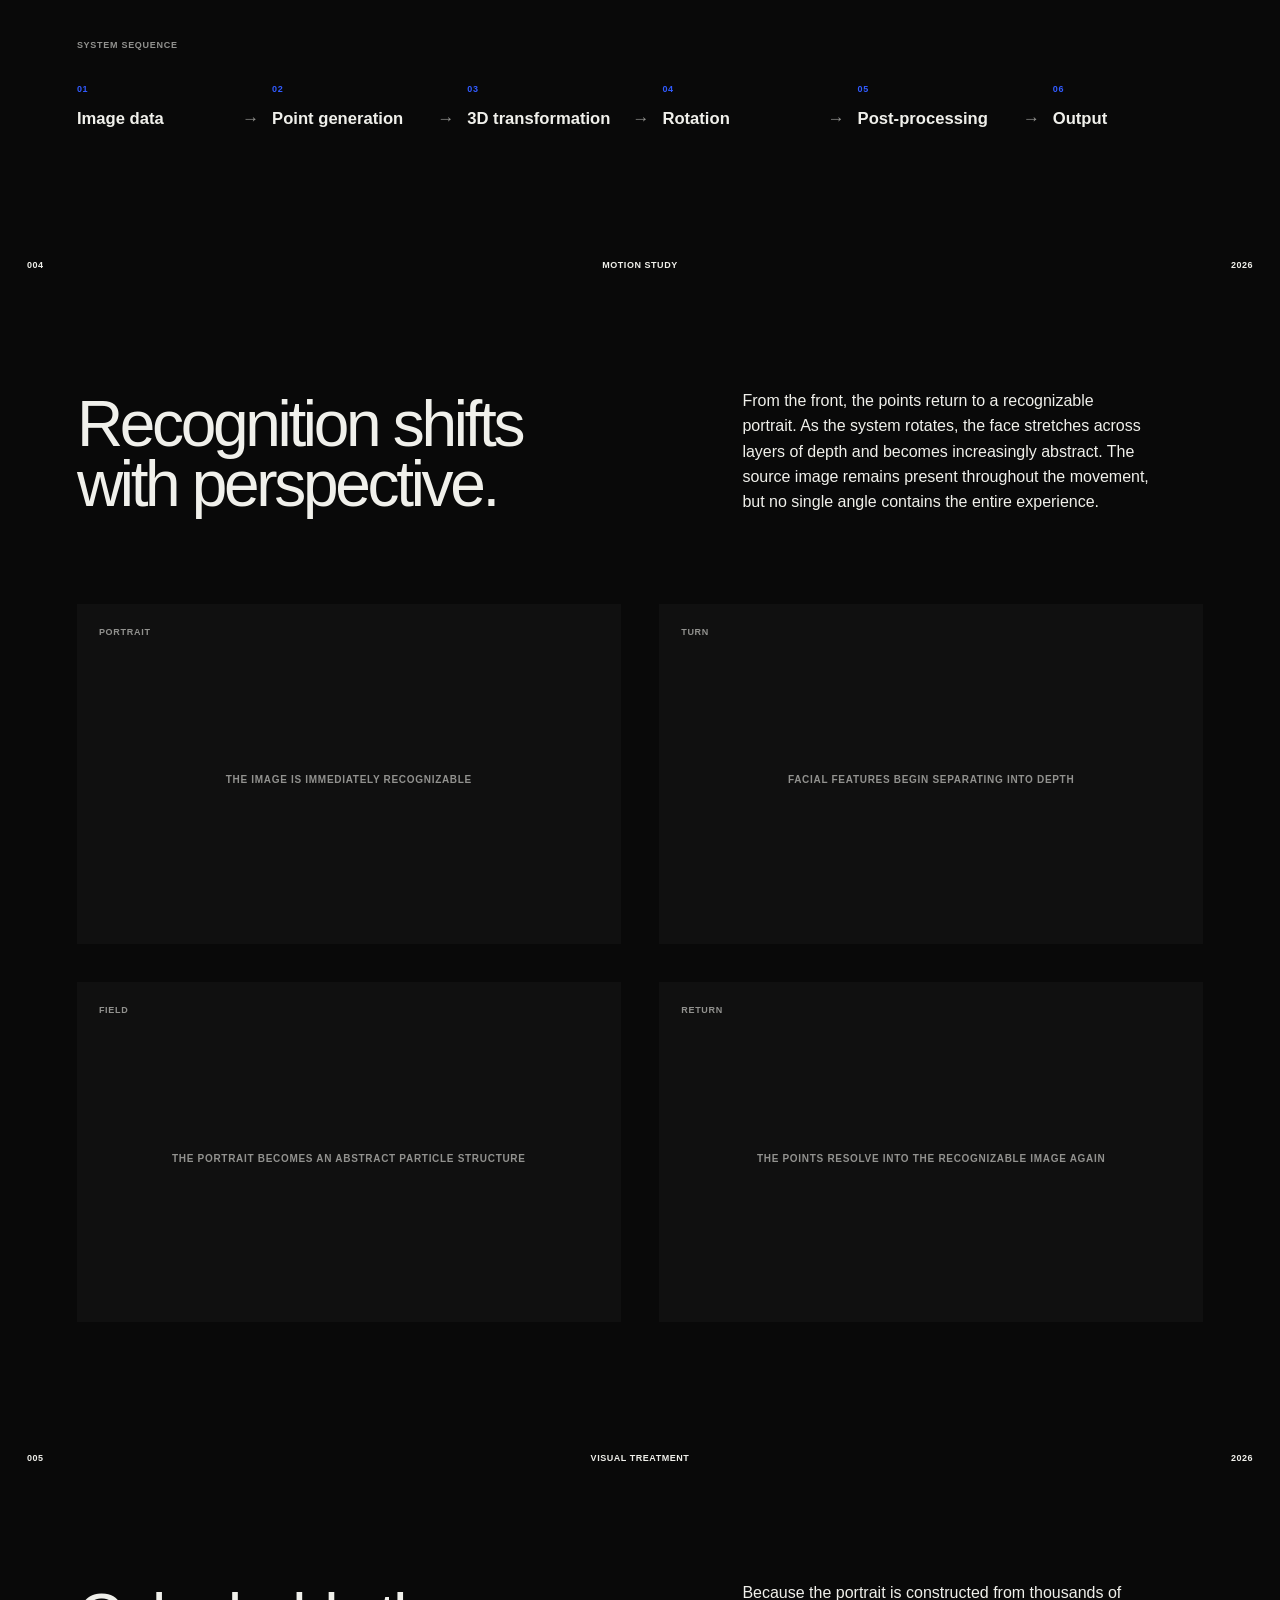
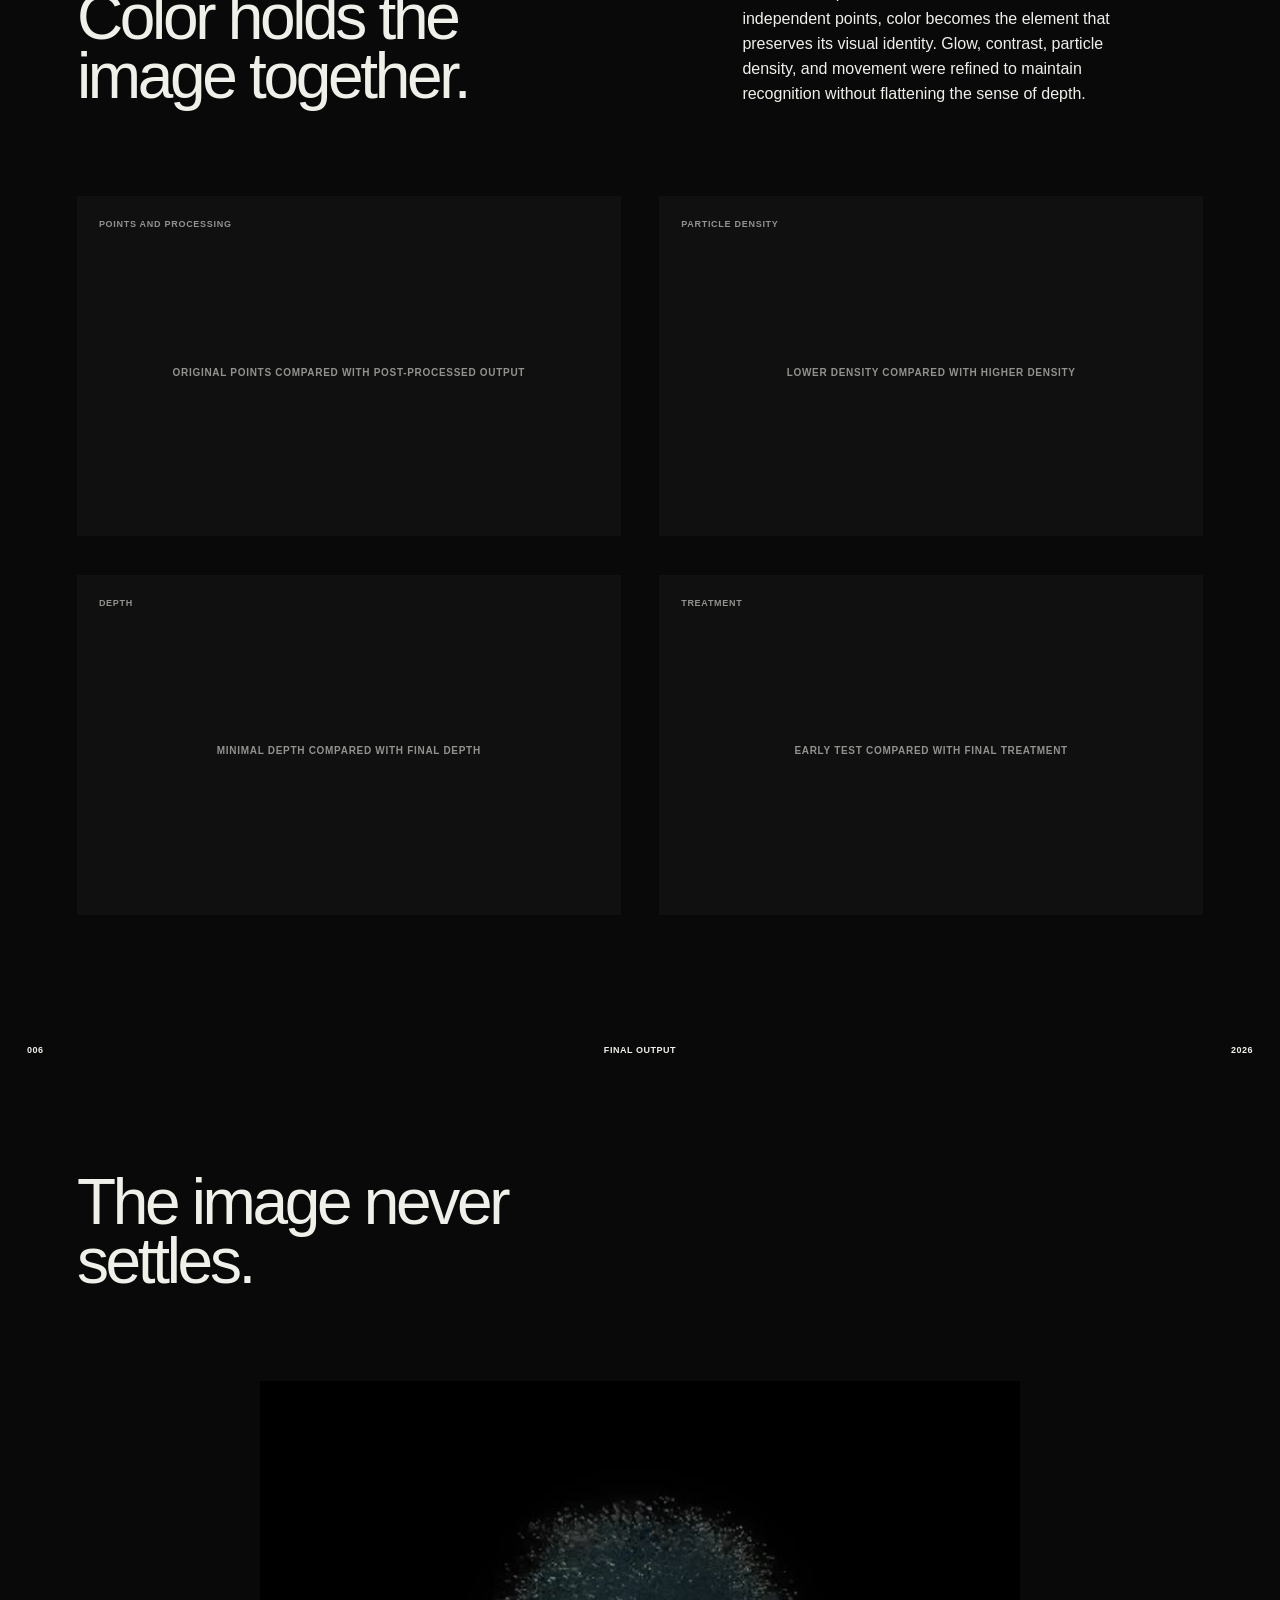
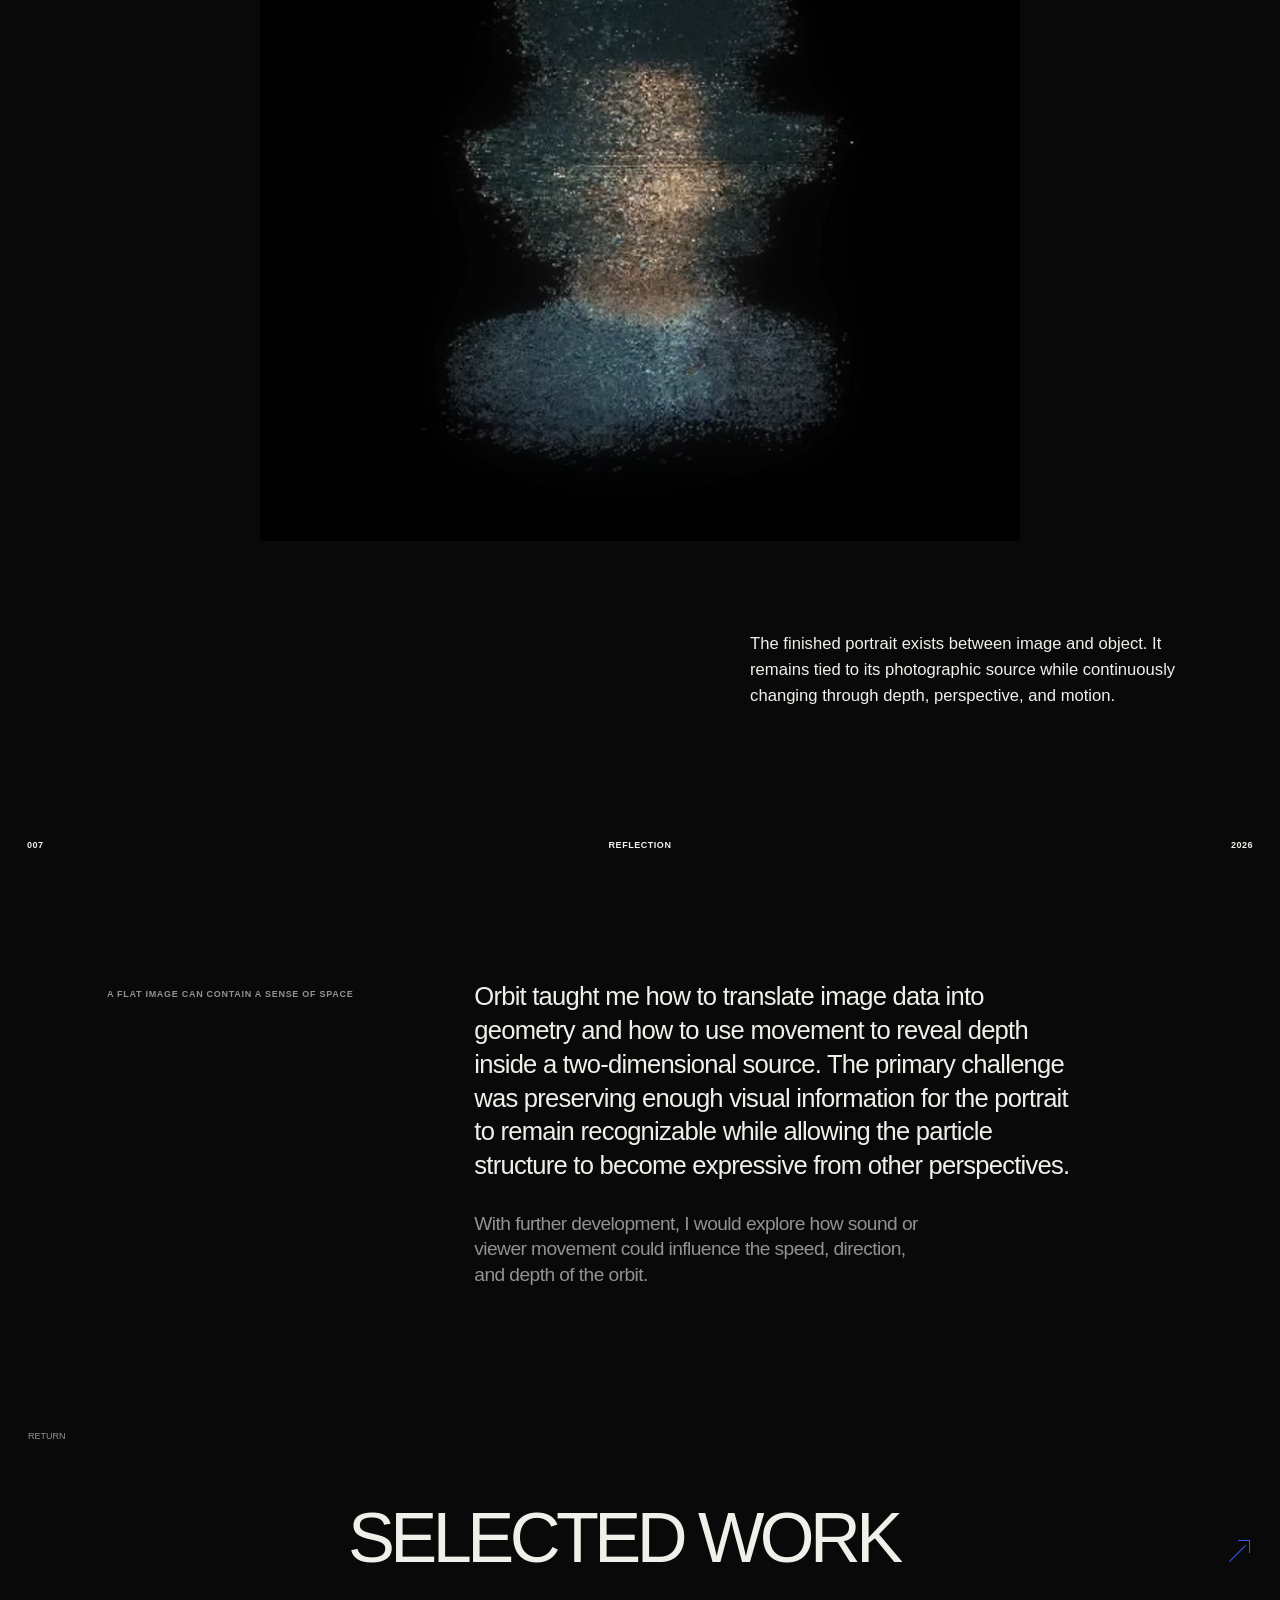
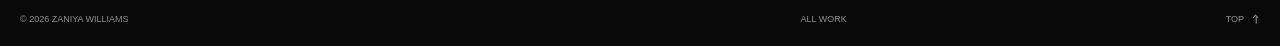
==== commit 5f00c778: "Simplify Orbit final output to video" ====
--- a/work/study-002/index.html
+++ b/work/study-002/index.html
@@ -152,21 +152,6 @@
             <source src="../../assets/orbit/orbit-final.mp4" type="video/mp4">
           </video>
         </div>
-        <div class="final-output-grid orbit-media-grid">
-          <figure class="evidence-placeholder"><span>Particle texture</span><strong>Close-up forthcoming</strong></figure>
-          <figure class="evidence-placeholder"><span>Final frame 01</span><strong>Full-resolution frame forthcoming</strong></figure>
-          <figure class="evidence-placeholder"><span>Final frame 02</span><strong>Full-resolution frame forthcoming</strong></figure>
-          <figure class="evidence-placeholder"><span>Final frame 03</span><strong>Full-resolution frame forthcoming</strong></figure>
-        </div>
-        <div class="rotation-sequence-wrap">
-          <span class="particle-label">Complete rotation sequence</span>
-          <div class="rotation-sequence">
-            <div class="evidence-placeholder"><span>Front</span><strong>Frame forthcoming</strong></div>
-            <div class="evidence-placeholder"><span>Quarter turn</span><strong>Frame forthcoming</strong></div>
-            <div class="evidence-placeholder"><span>Profile</span><strong>Frame forthcoming</strong></div>
-            <div class="evidence-placeholder"><span>Return</span><strong>Frame forthcoming</strong></div>
-          </div>
-        </div>
         <p class="final-copy">The finished portrait exists between image and object. It remains tied to its photographic source while continuously changing through depth, perspective, and motion.</p>
       </div>
     </section>
--- a/styles.css
+++ b/styles.css
@@ -881,24 +881,15 @@
 }
 .system-media-figure figcaption span{color:var(--blue)}
 .system-media-figure figcaption strong{text-align:right}
-.system-sequence-wrap,
-.rotation-sequence-wrap{margin-top:clamp(66px,7vw,104px)}
+.system-sequence-wrap{margin-top:clamp(66px,7vw,104px)}
 .system-flow{grid-template-columns:repeat(6,minmax(0,1fr));gap:clamp(24px,3.5vw,52px);margin-top:30px}
 .motion-frame-grid,
-.treatment-grid,
-.final-output-grid{margin-top:clamp(66px,7vw,104px)}
+.treatment-grid{margin-top:clamp(66px,7vw,104px)}
 .final-output-section .final-video-placeholder{
   width:min(760px,100%);
   aspect-ratio:1;
   margin-top:clamp(62px,7vw,96px);
 }
-.rotation-sequence{
-  display:grid;
-  grid-template-columns:repeat(4,1fr);
-  gap:clamp(16px,2vw,30px);
-  margin-top:28px;
-}
-.rotation-sequence .evidence-placeholder{aspect-ratio:1}
 .orbit-project .final-copy{margin-top:clamp(66px,7vw,100px)}
 .reflection-copy p+ p{margin-top:28px}
 .orbit-project .reflection-copy p{max-width:43ch;font-size:clamp(20px,2vw,30px)}
@@ -1050,13 +1041,10 @@
   .orbit-build-steps{grid-template-columns:1fr}
   .system-evidence{grid-template-columns:1fr;gap:34px;margin-top:58px}
   .system-media-figure figcaption{gap:16px;padding-top:12px}
-  .system-sequence-wrap,
-  .rotation-sequence-wrap{margin-top:58px}
+  .system-sequence-wrap{margin-top:58px}
   .system-flow{grid-template-columns:1fr;gap:26px;margin-top:28px}
   .motion-frame-grid,
-  .treatment-grid,
-  .final-output-grid{margin-top:58px}
-  .rotation-sequence{grid-template-columns:1fr 1fr;gap:14px;margin-top:22px}
+  .treatment-grid{margin-top:58px}
   .orbit-project .reflection-copy p{font-size:22px}
   .orbit-project .reflection-copy p:last-child{font-size:18px}
   .sound-project .overview>.index-band,
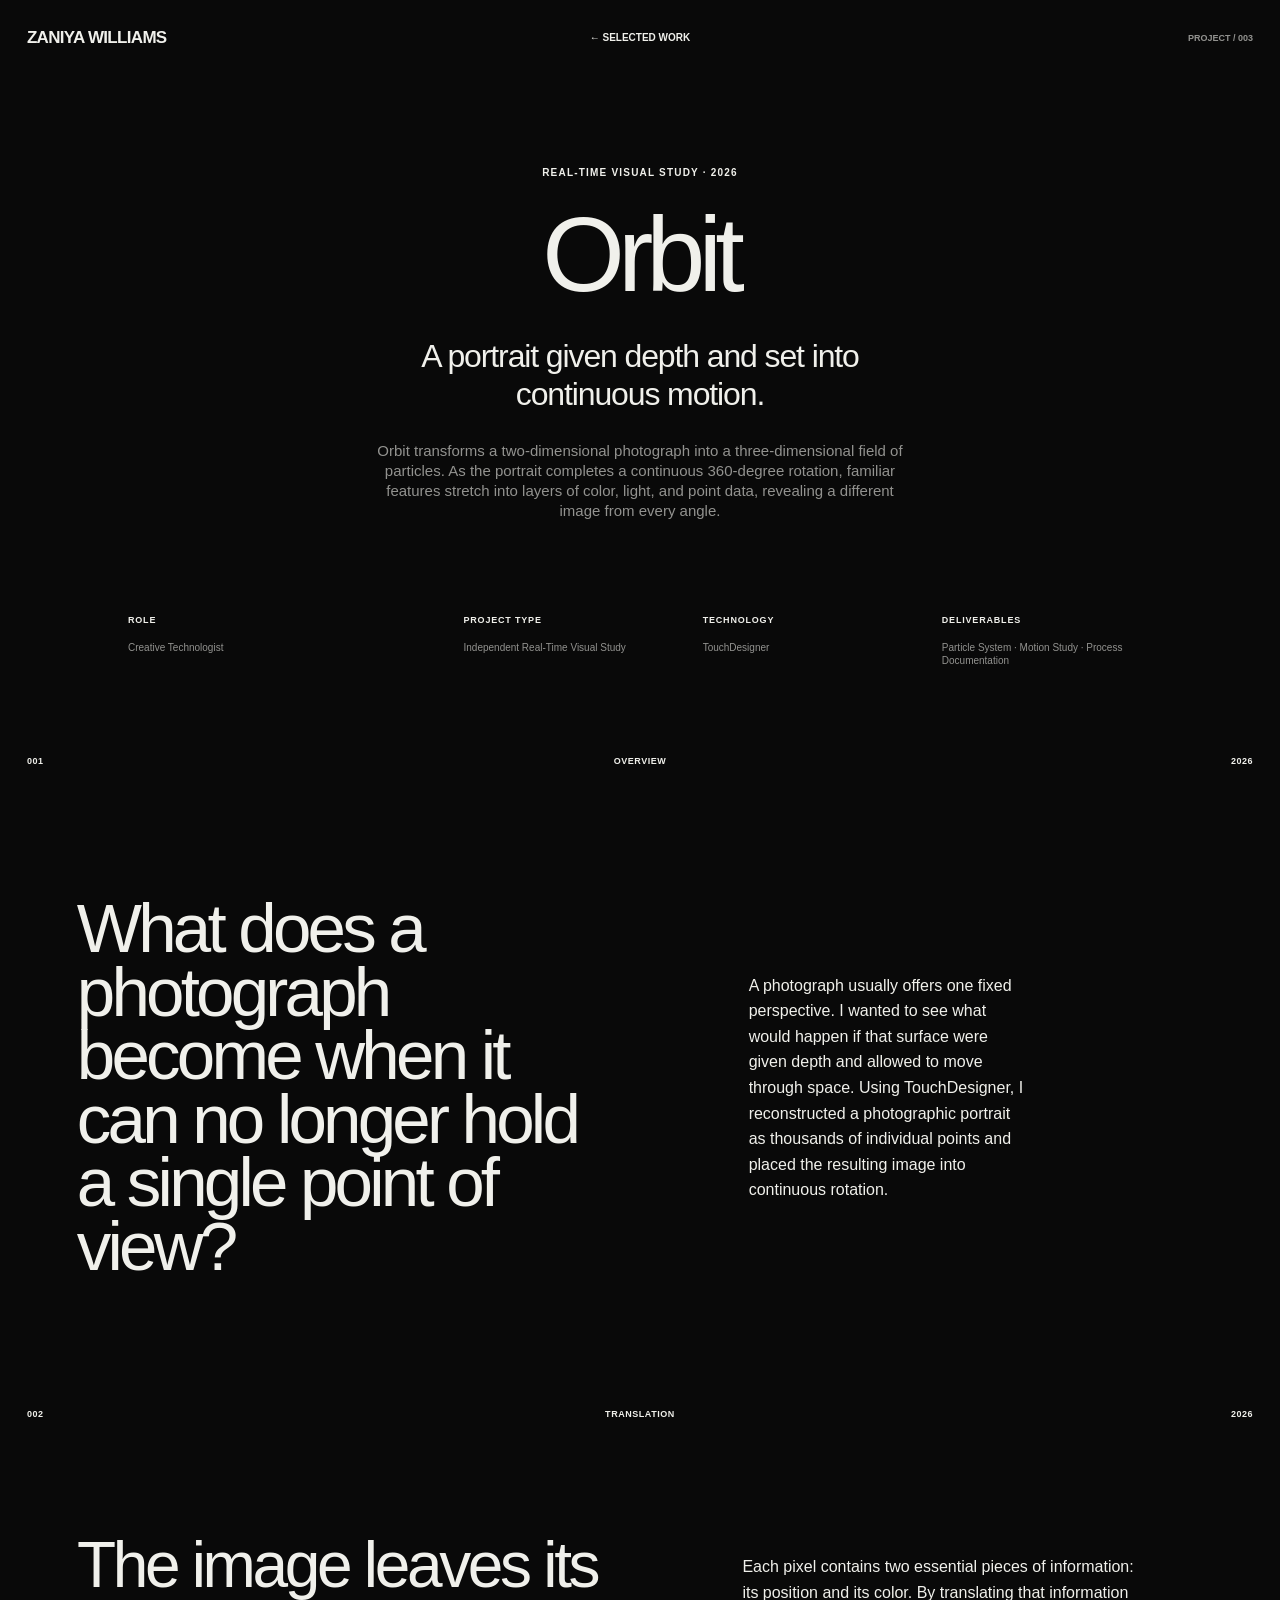
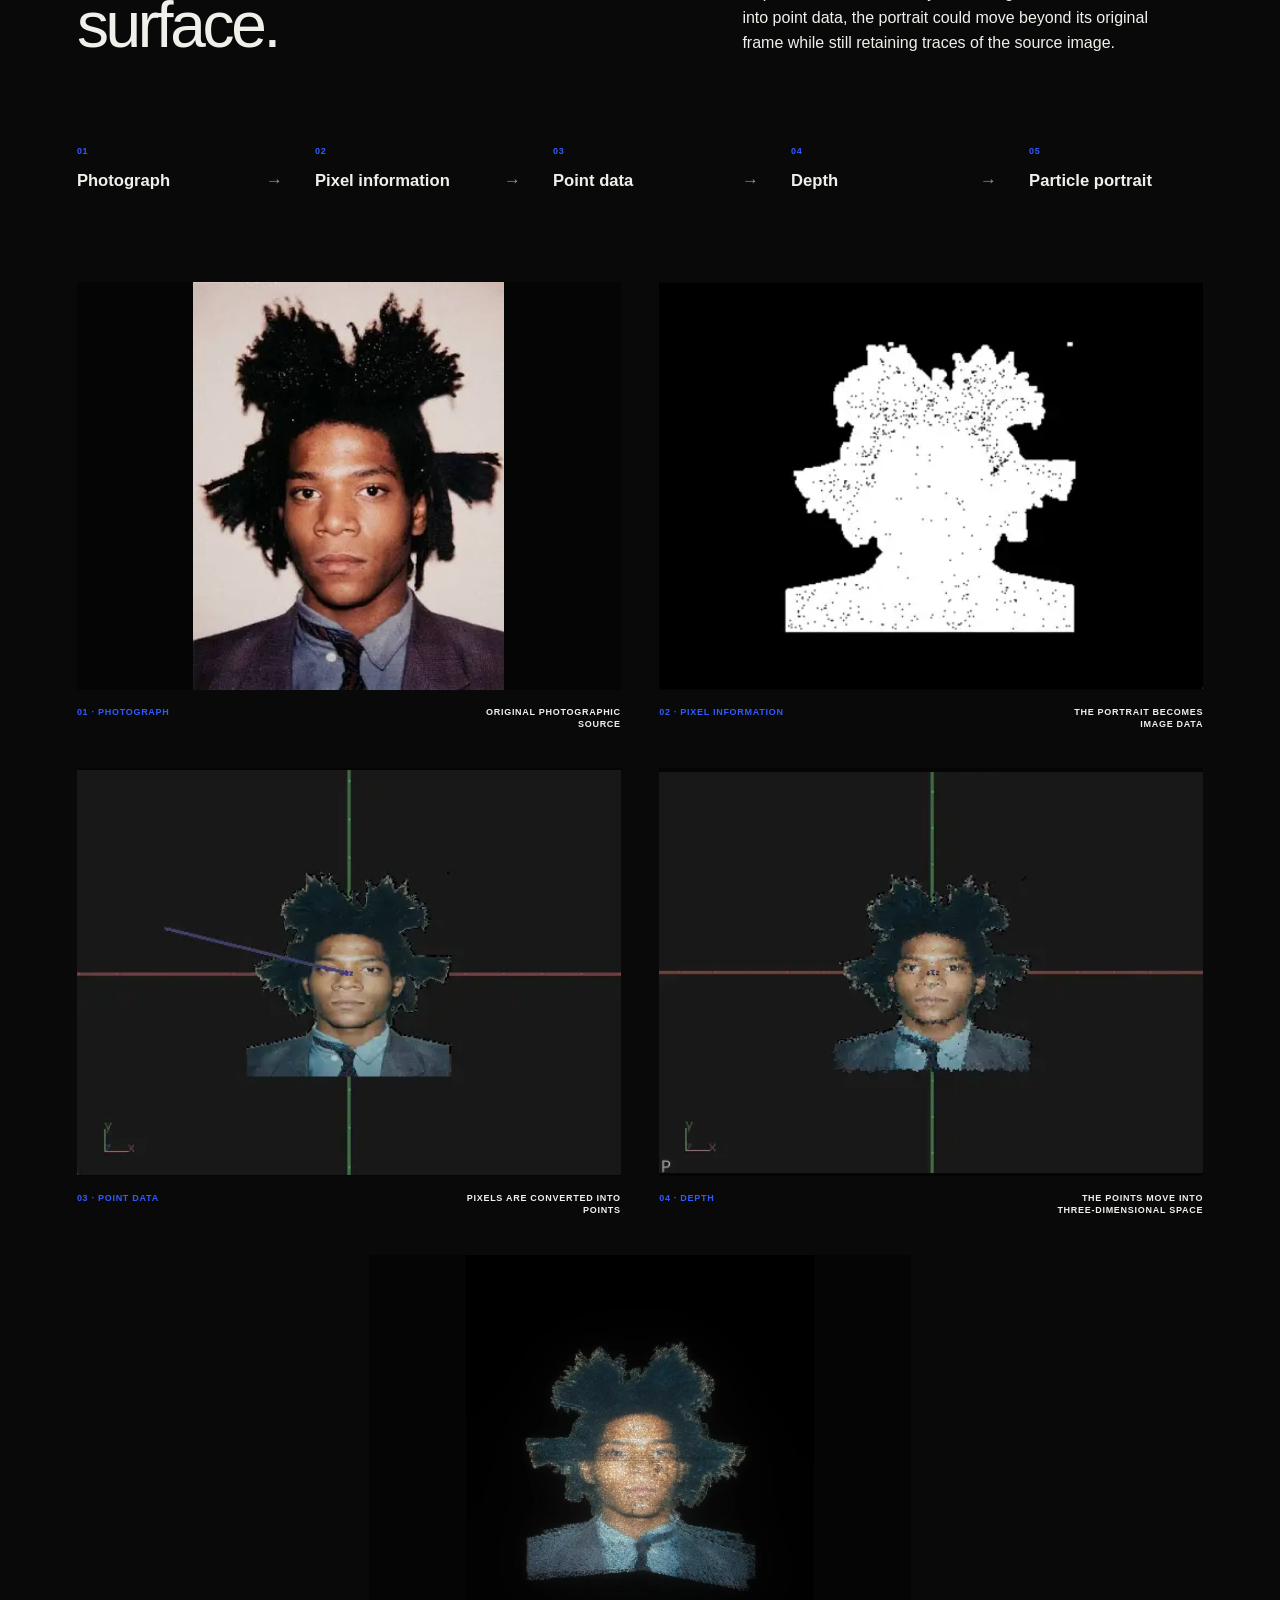
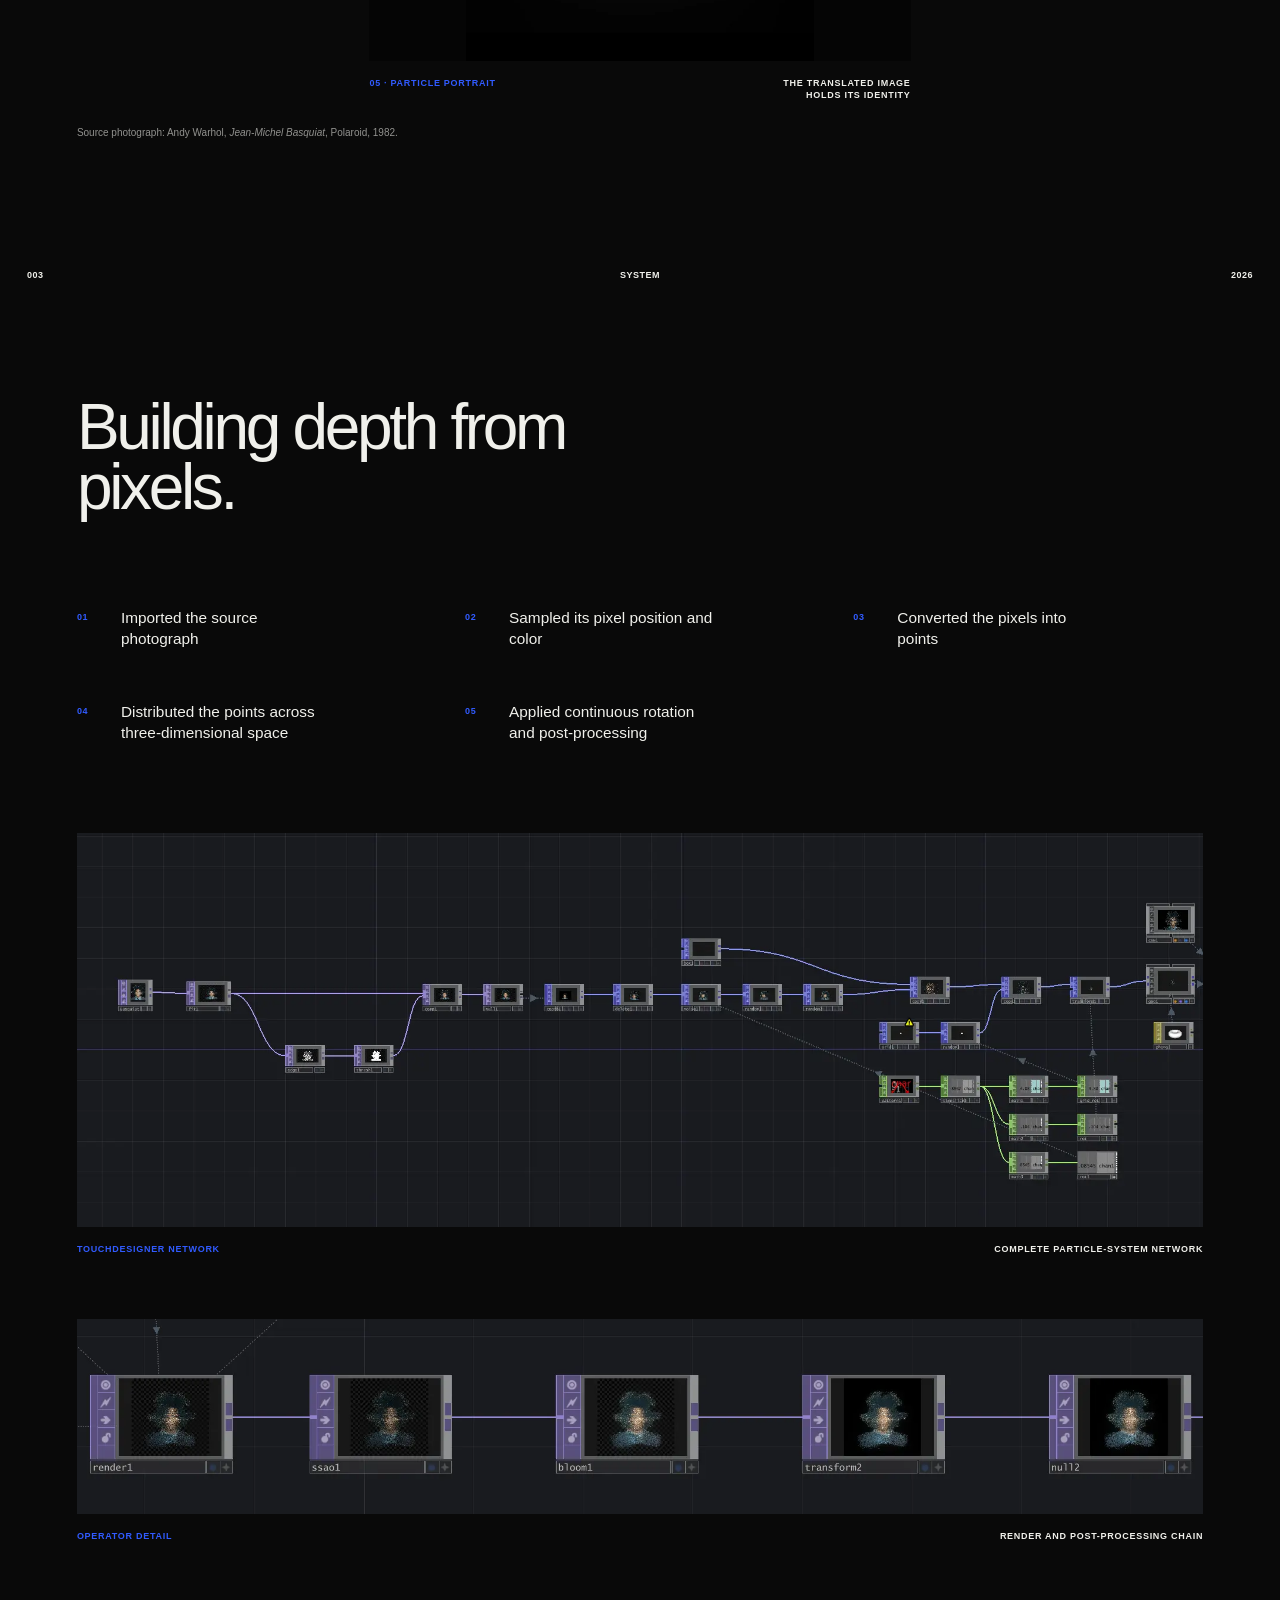
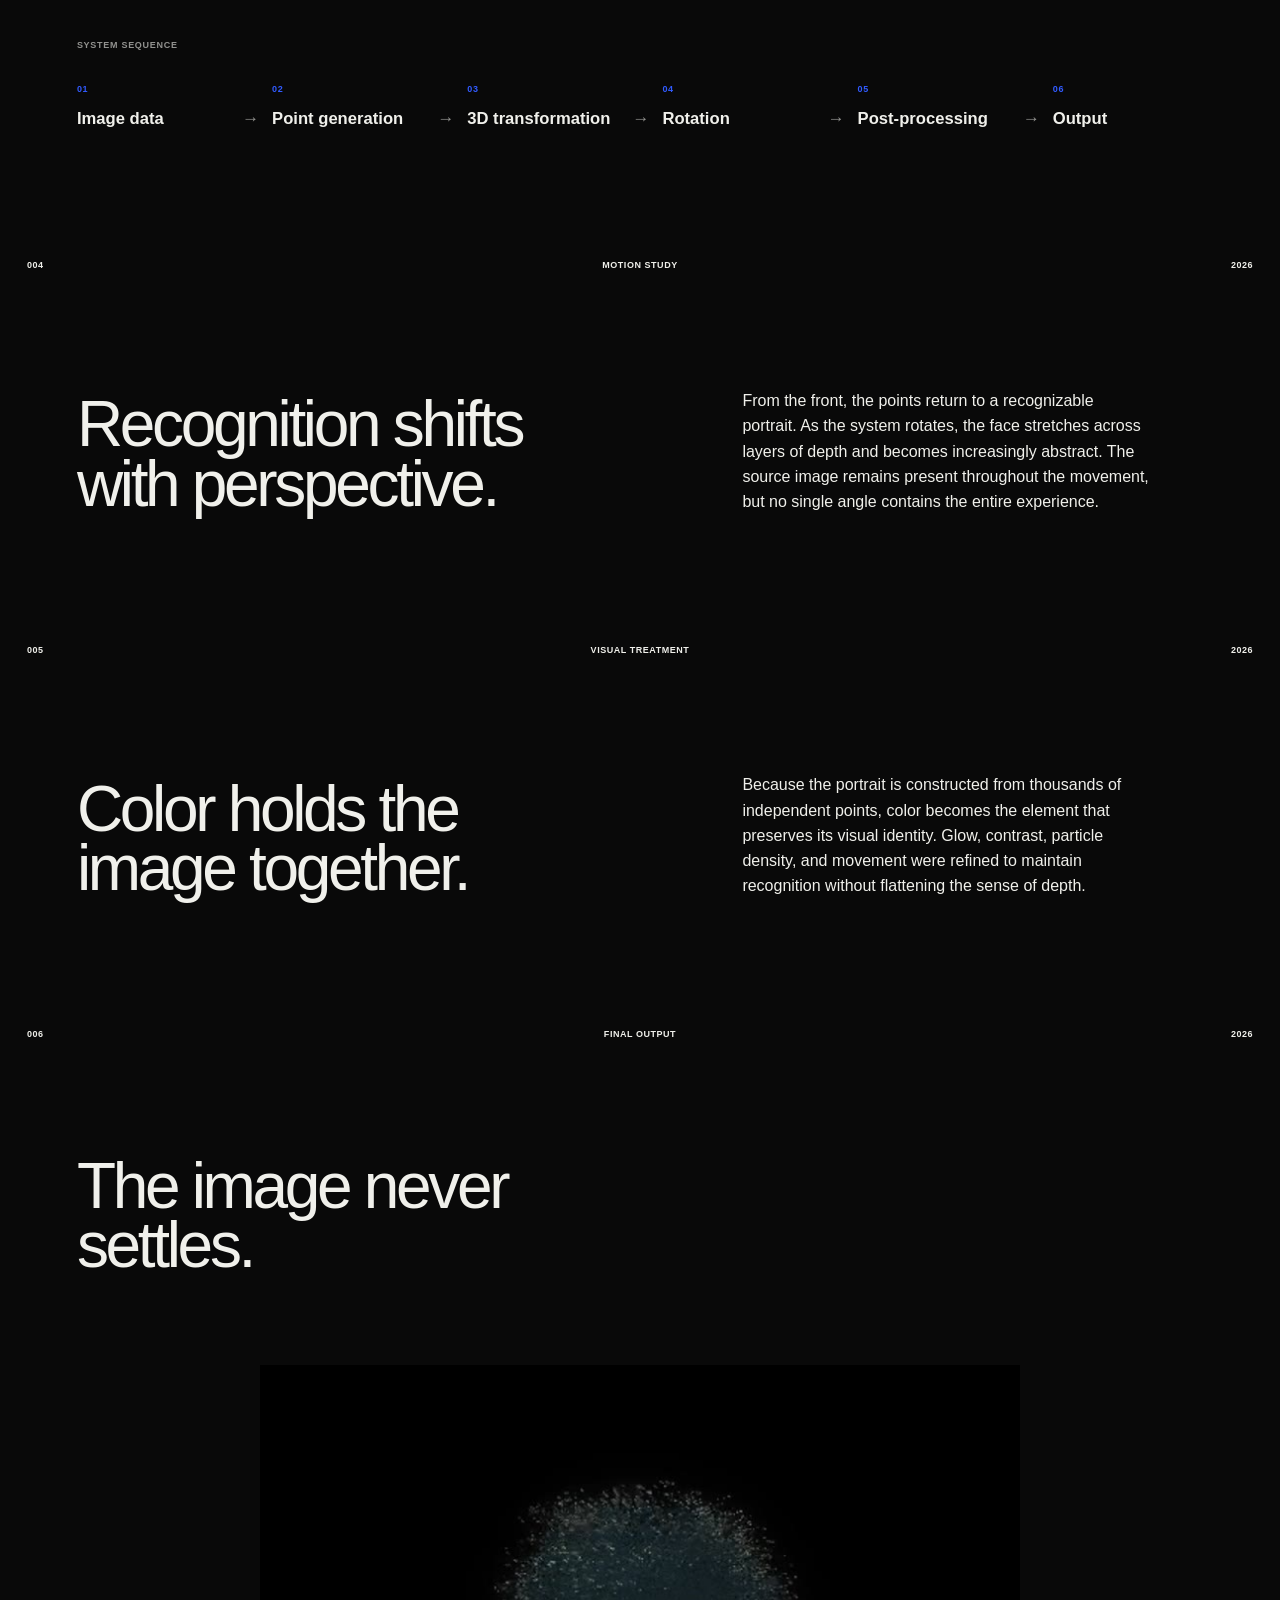
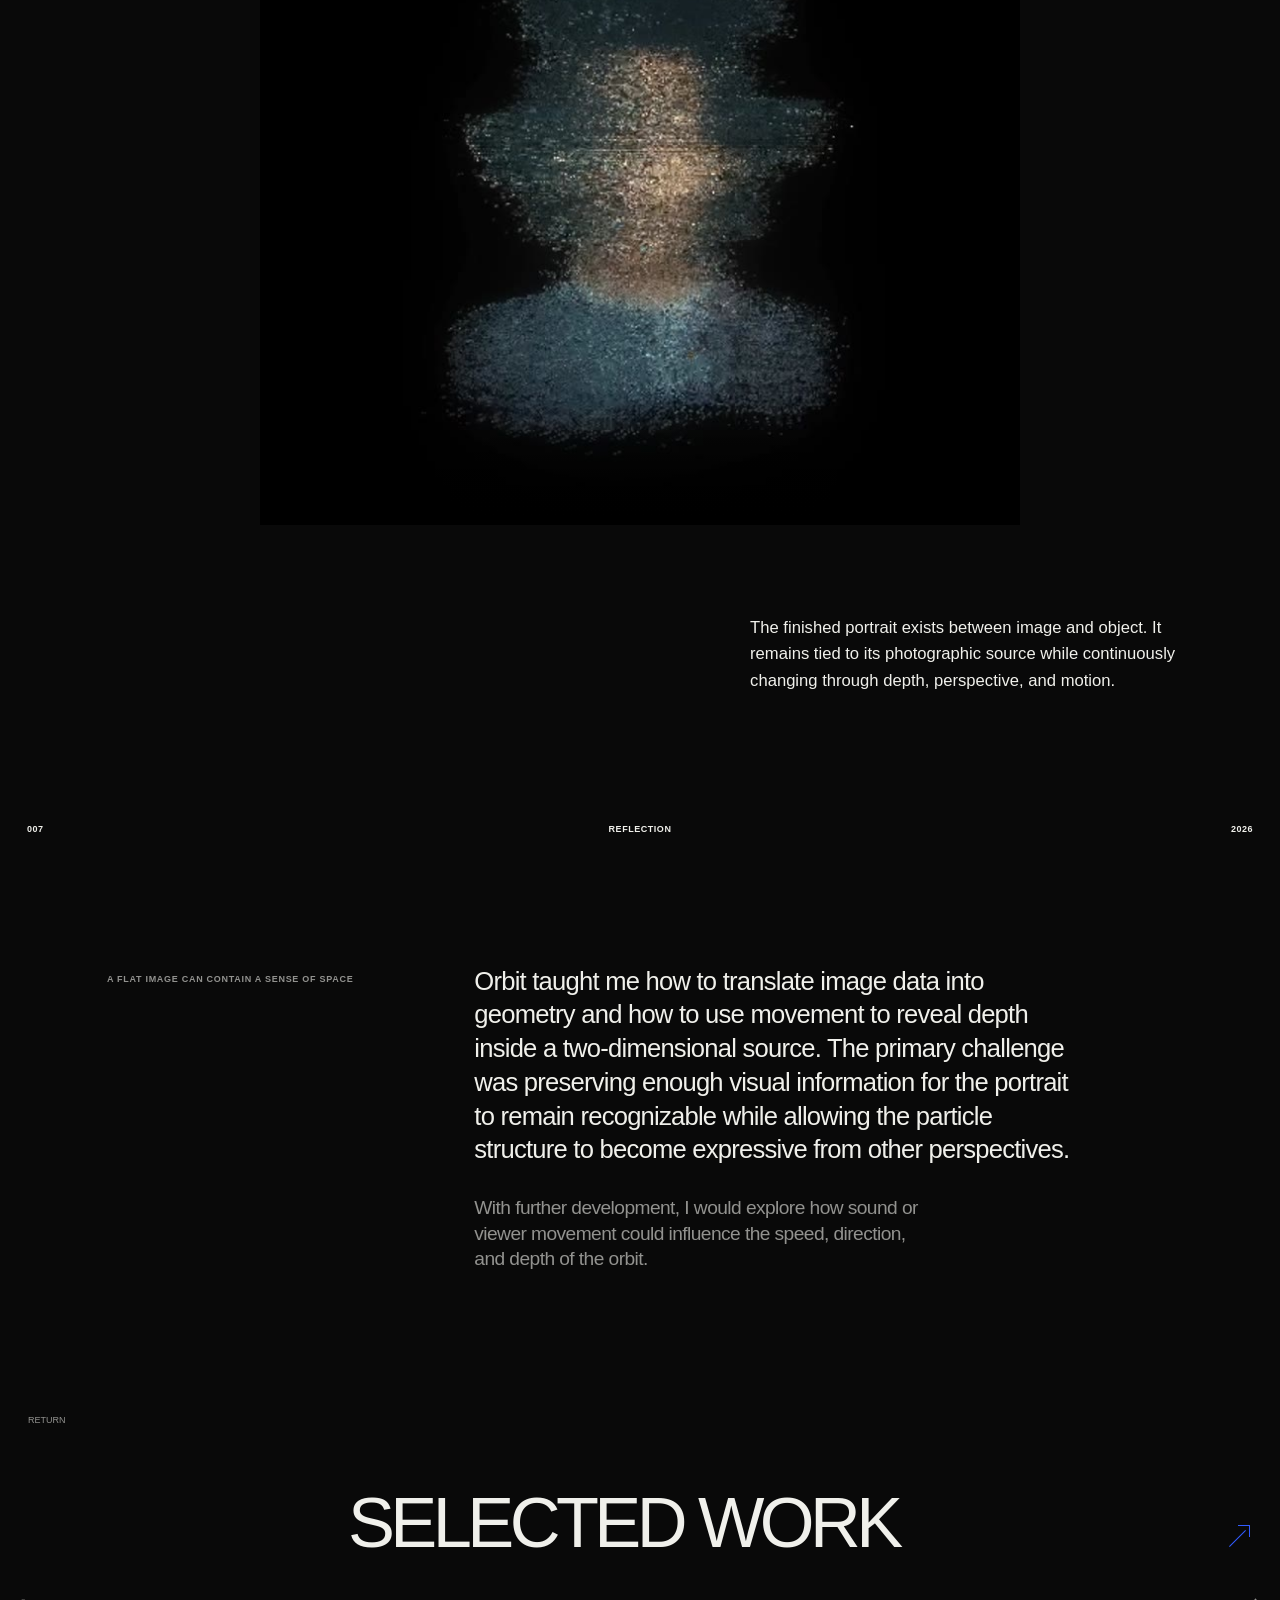
==== commit 2a19b01f: "Remove remaining Orbit media placeholders" ====
--- a/work/study-002/index.html
+++ b/work/study-002/index.html
@@ -118,12 +118,6 @@
           <h2>Recognition shifts with perspective.</h2>
           <p>From the front, the points return to a recognizable portrait. As the system rotates, the face stretches across layers of depth and becomes increasingly abstract. The source image remains present throughout the movement, but no single angle contains the entire experience.</p>
         </div>
-        <div class="motion-frame-grid orbit-media-grid">
-          <figure class="evidence-placeholder"><span>Portrait</span><strong>The image is immediately recognizable</strong></figure>
-          <figure class="evidence-placeholder"><span>Turn</span><strong>Facial features begin separating into depth</strong></figure>
-          <figure class="evidence-placeholder"><span>Field</span><strong>The portrait becomes an abstract particle structure</strong></figure>
-          <figure class="evidence-placeholder"><span>Return</span><strong>The points resolve into the recognizable image again</strong></figure>
-        </div>
       </div>
     </section>
 
@@ -133,12 +127,6 @@
         <div class="orbit-lead">
           <h2>Color holds the image together.</h2>
           <p>Because the portrait is constructed from thousands of independent points, color becomes the element that preserves its visual identity. Glow, contrast, particle density, and movement were refined to maintain recognition without flattening the sense of depth.</p>
-        </div>
-        <div class="treatment-grid orbit-media-grid">
-          <figure class="evidence-placeholder"><span>Points and processing</span><strong>Original points compared with post-processed output</strong></figure>
-          <figure class="evidence-placeholder"><span>Particle density</span><strong>Lower density compared with higher density</strong></figure>
-          <figure class="evidence-placeholder"><span>Depth</span><strong>Minimal depth compared with final depth</strong></figure>
-          <figure class="evidence-placeholder"><span>Treatment</span><strong>Early test compared with final treatment</strong></figure>
         </div>
       </div>
     </section>
--- a/styles.css
+++ b/styles.css
@@ -883,8 +883,6 @@
 .system-media-figure figcaption strong{text-align:right}
 .system-sequence-wrap{margin-top:clamp(66px,7vw,104px)}
 .system-flow{grid-template-columns:repeat(6,minmax(0,1fr));gap:clamp(24px,3.5vw,52px);margin-top:30px}
-.motion-frame-grid,
-.treatment-grid{margin-top:clamp(66px,7vw,104px)}
 .final-output-section .final-video-placeholder{
   width:min(760px,100%);
   aspect-ratio:1;
@@ -1043,8 +1041,6 @@
   .system-media-figure figcaption{gap:16px;padding-top:12px}
   .system-sequence-wrap{margin-top:58px}
   .system-flow{grid-template-columns:1fr;gap:26px;margin-top:28px}
-  .motion-frame-grid,
-  .treatment-grid{margin-top:58px}
   .orbit-project .reflection-copy p{font-size:22px}
   .orbit-project .reflection-copy p:last-child{font-size:18px}
   .sound-project .overview>.index-band,
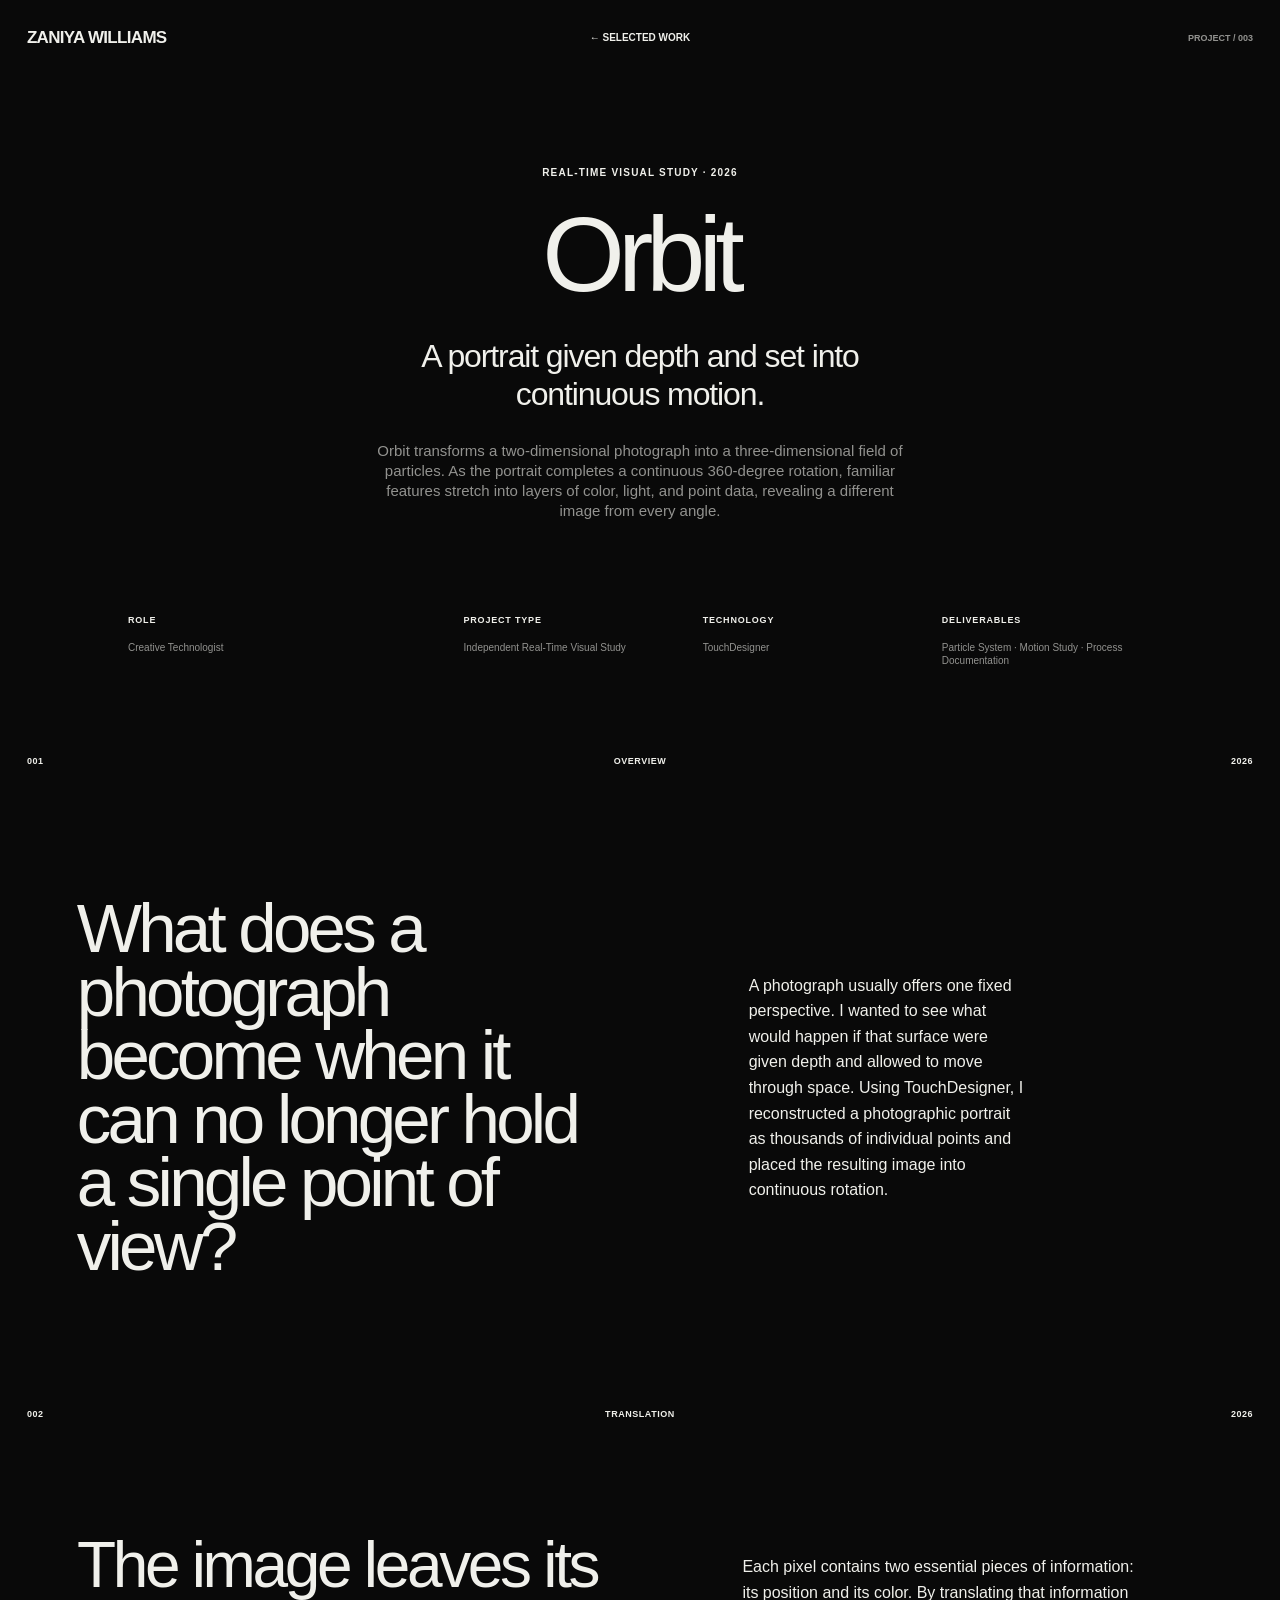
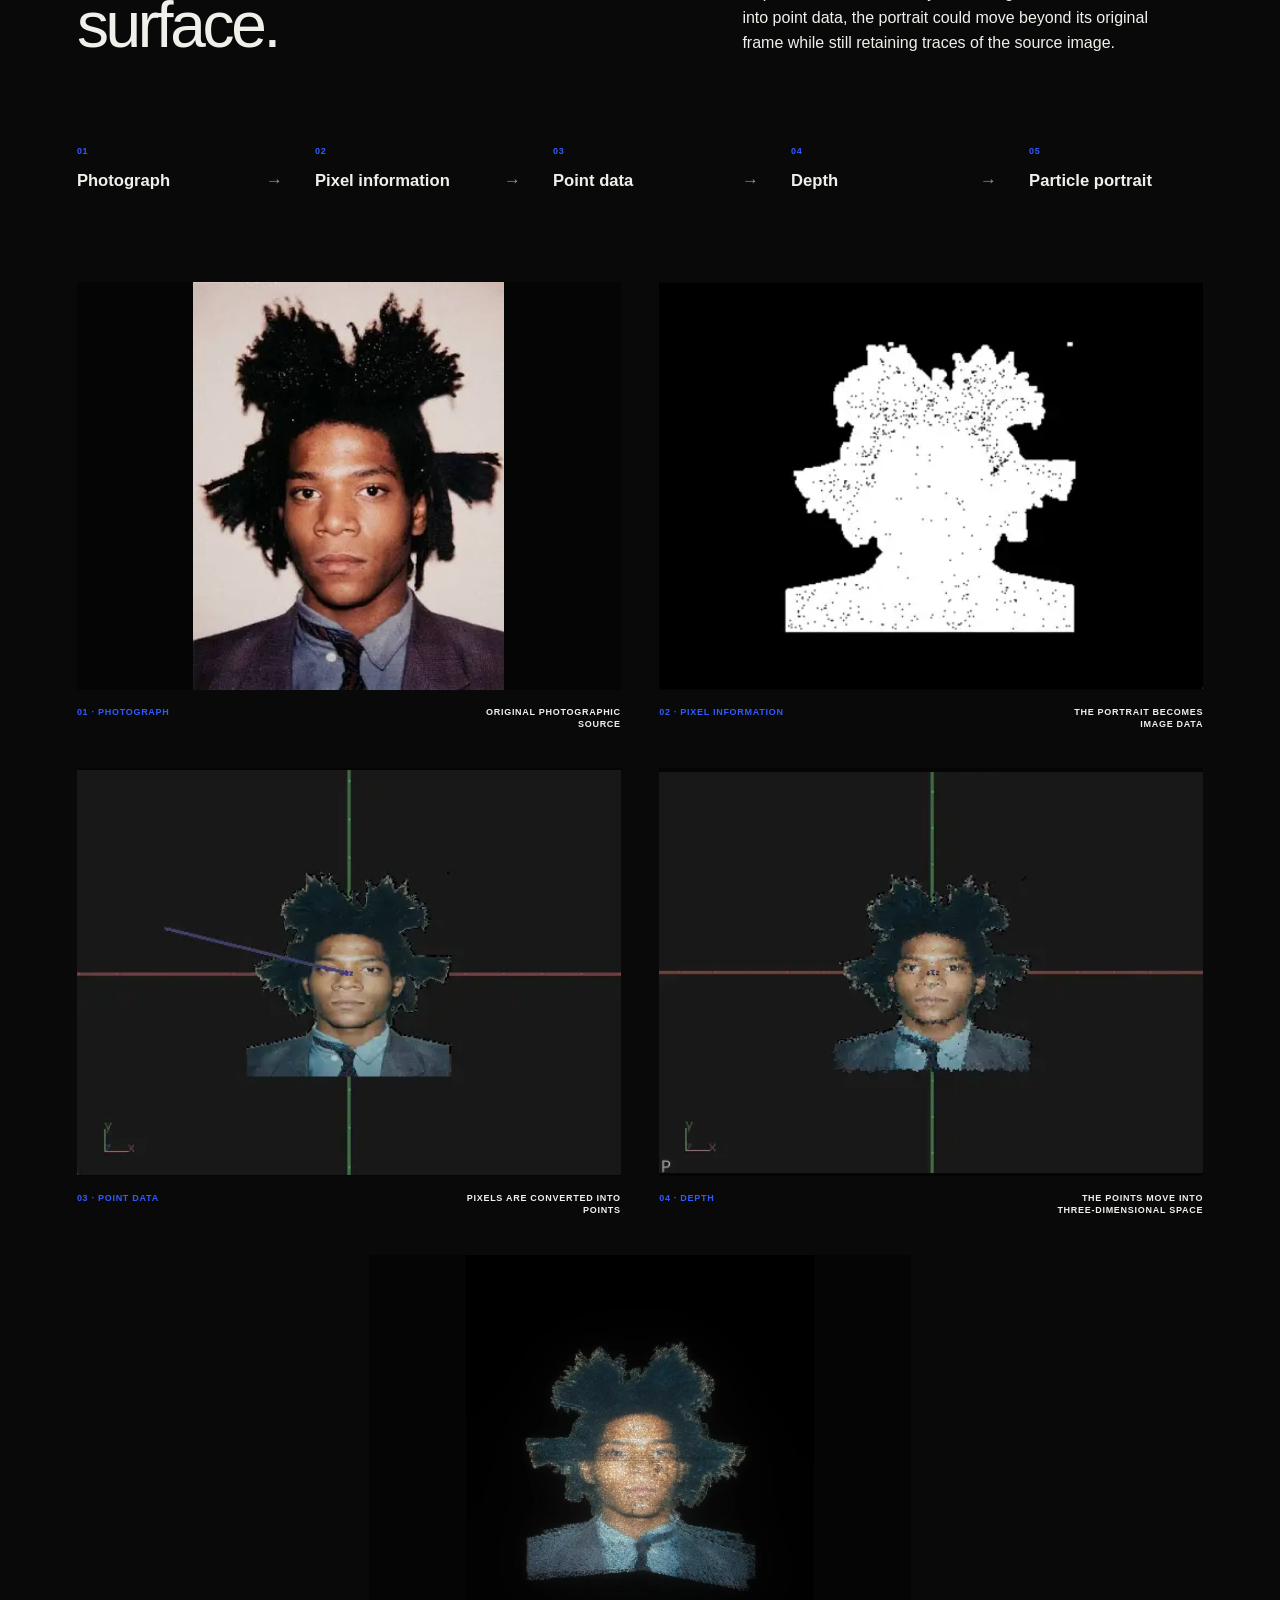
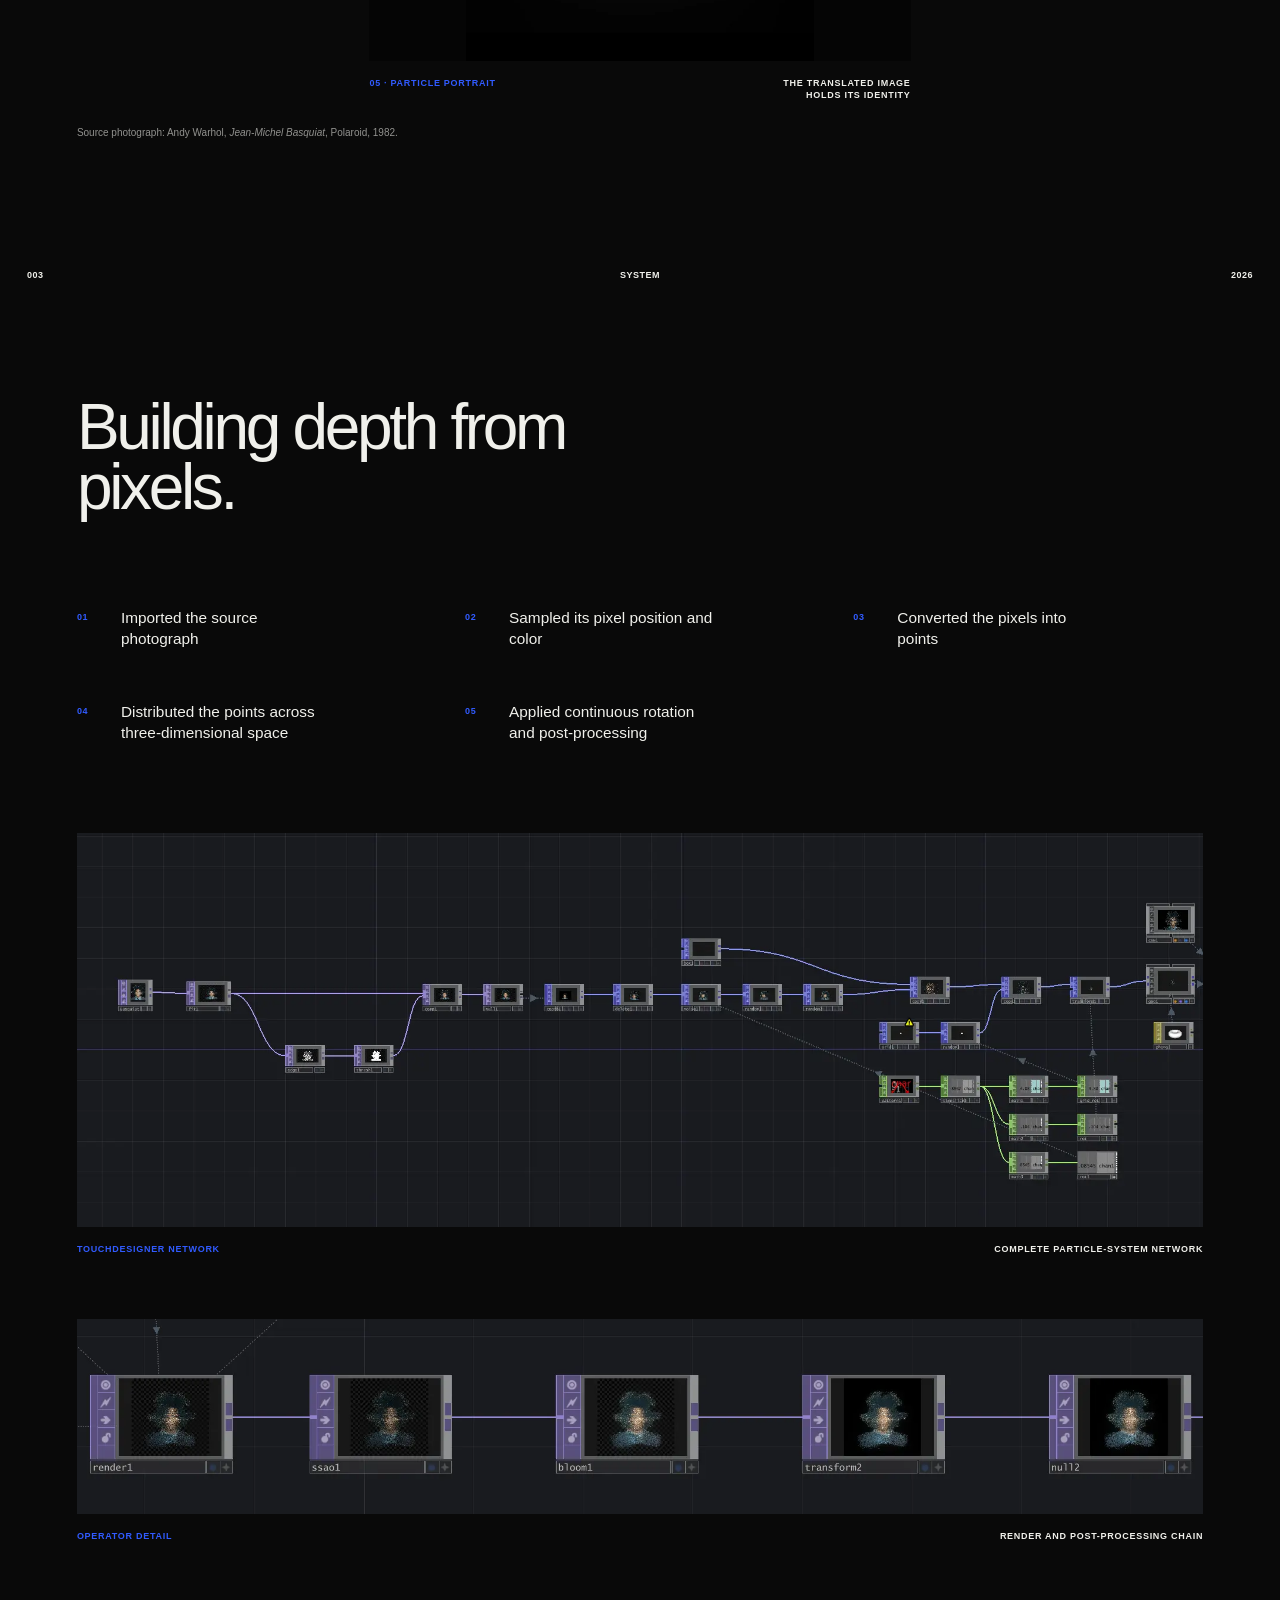
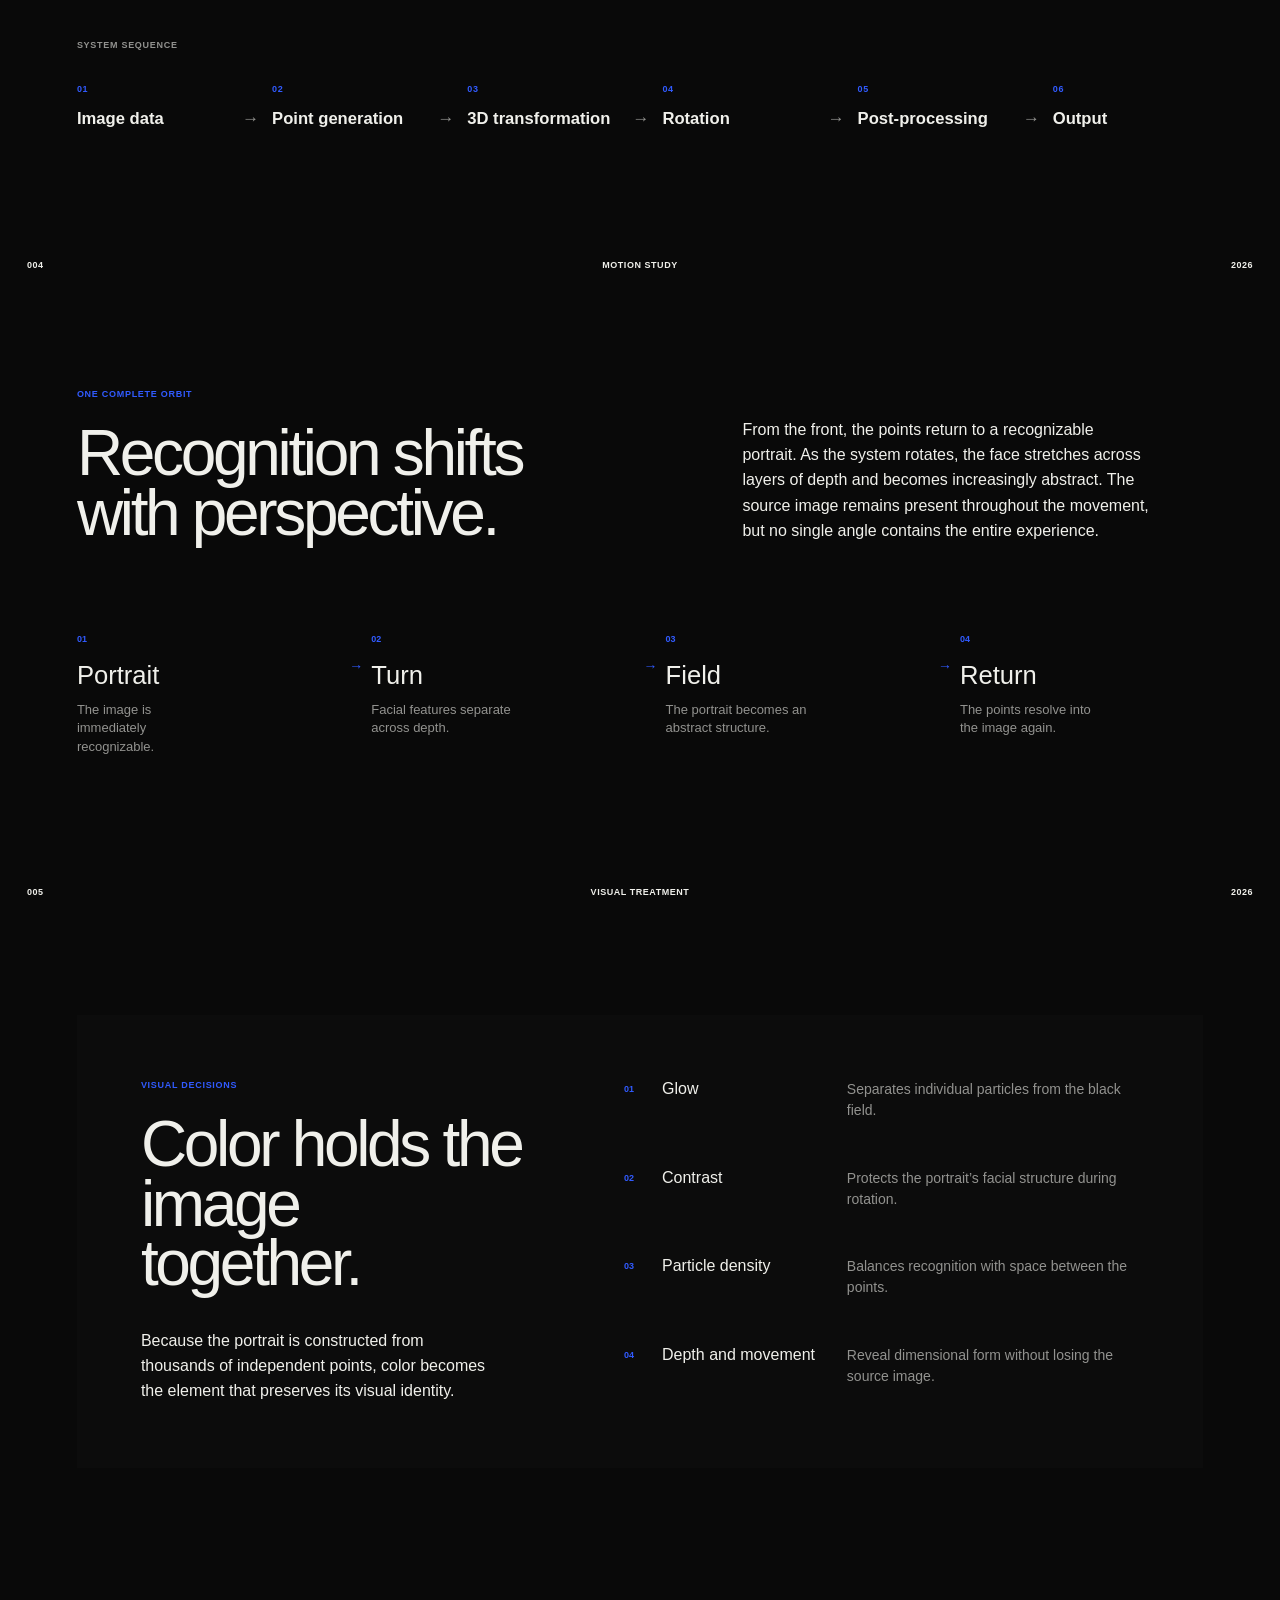
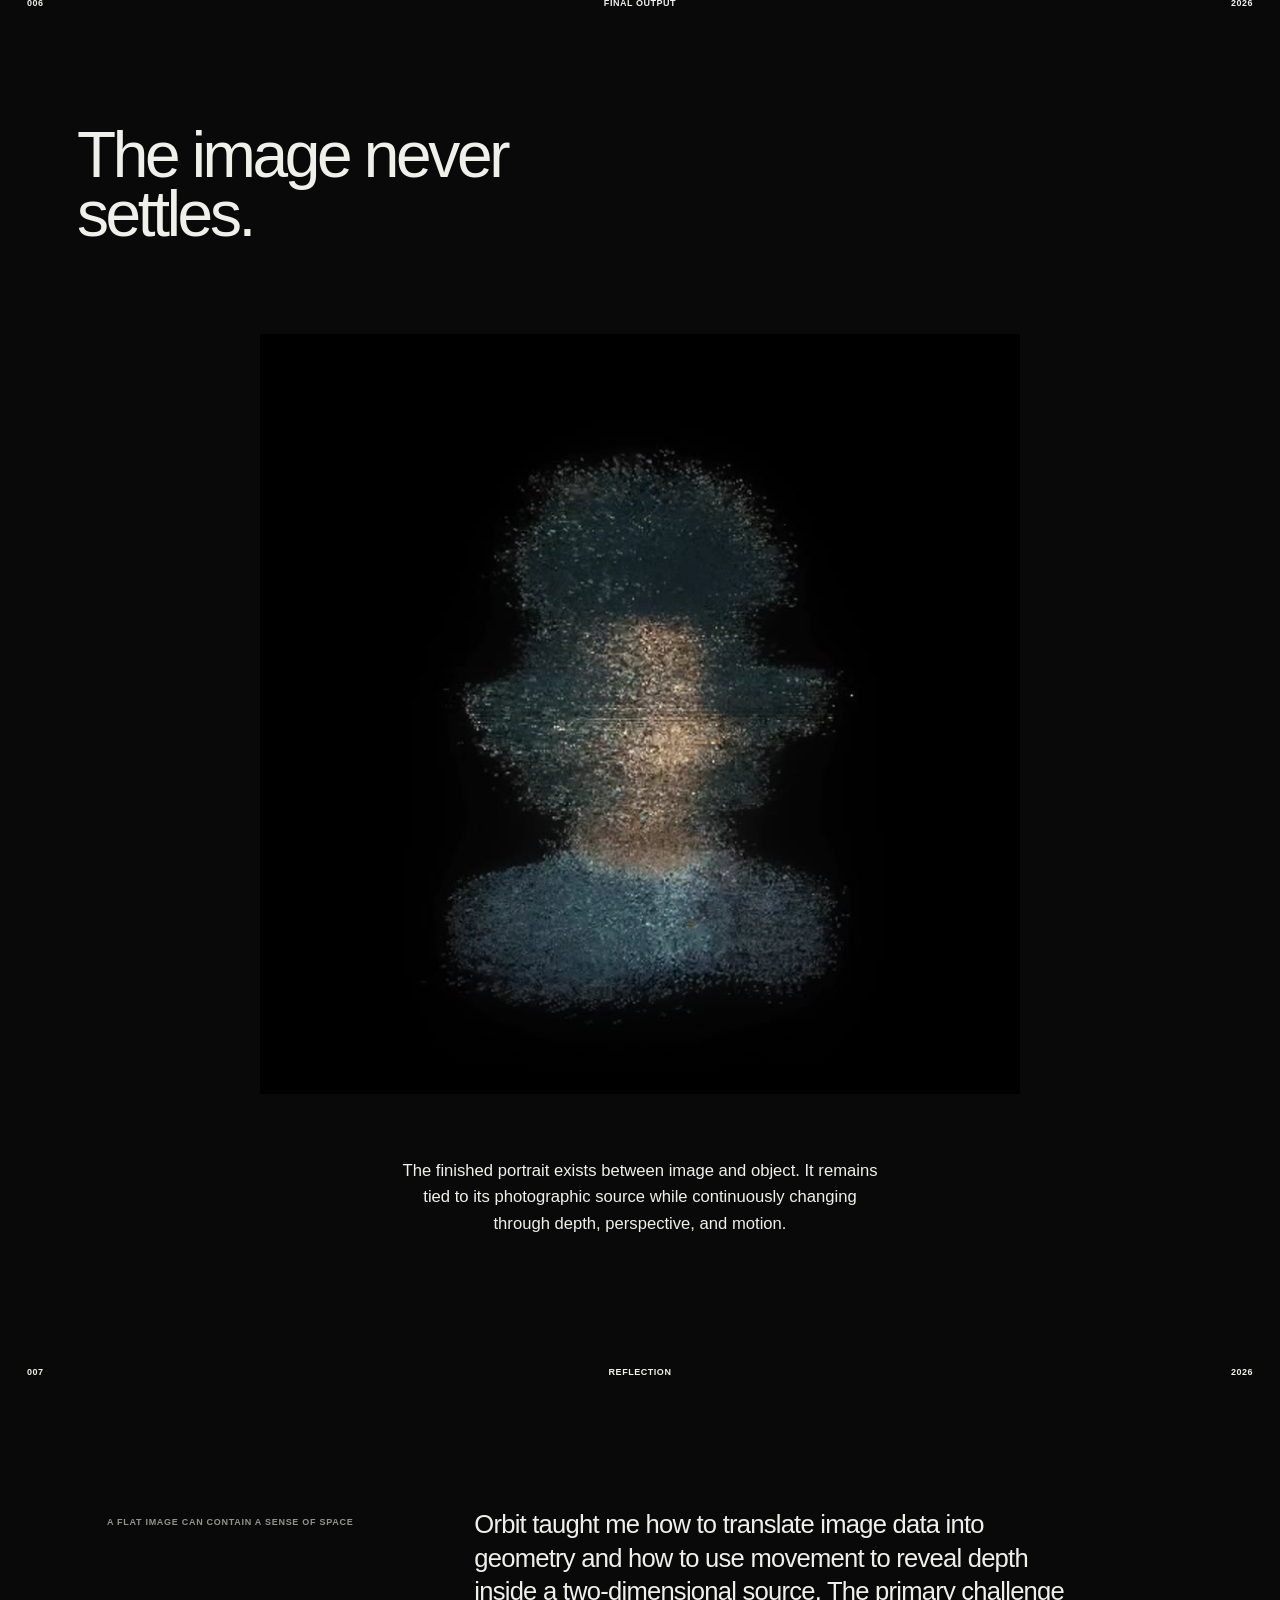
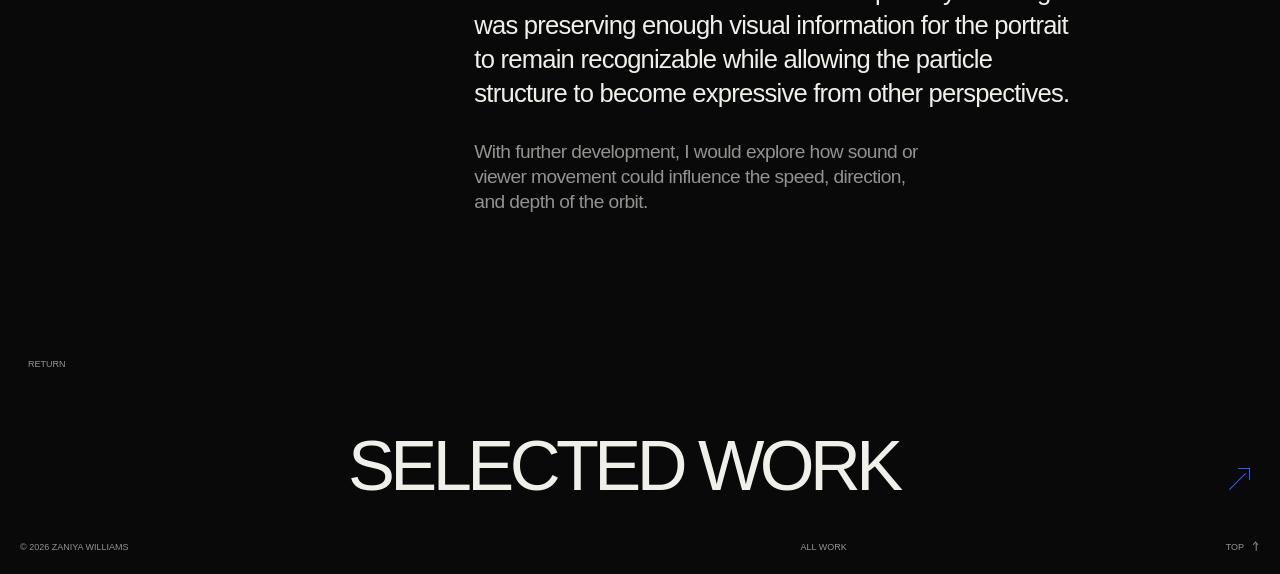
==== commit 25abe0b2: "Differentiate Orbit motion and treatment sections" ====
--- a/work/study-002/index.html
+++ b/work/study-002/index.html
@@ -114,19 +114,37 @@
     <section class="motion-study-section orbit-section reveal" aria-labelledby="motion-title">
       <div class="index-band"><span>004</span><h2 id="motion-title">Motion study</h2><span>2026</span></div>
       <div class="orbit-content">
-        <div class="orbit-lead">
-          <h2>Recognition shifts with perspective.</h2>
-          <p>From the front, the points return to a recognizable portrait. As the system rotates, the face stretches across layers of depth and becomes increasingly abstract. The source image remains present throughout the movement, but no single angle contains the entire experience.</p>
+        <div class="motion-study-layout">
+          <div class="motion-study-heading">
+            <span class="orbit-kicker">One complete orbit</span>
+            <h2>Recognition shifts with perspective.</h2>
+          </div>
+          <p class="motion-study-copy">From the front, the points return to a recognizable portrait. As the system rotates, the face stretches across layers of depth and becomes increasingly abstract. The source image remains present throughout the movement, but no single angle contains the entire experience.</p>
         </div>
+        <ol class="motion-path" aria-label="Stages of the portrait rotation">
+          <li><span>01</span><strong>Portrait</strong><p>The image is immediately recognizable.</p></li>
+          <li><span>02</span><strong>Turn</strong><p>Facial features separate across depth.</p></li>
+          <li><span>03</span><strong>Field</strong><p>The portrait becomes an abstract structure.</p></li>
+          <li><span>04</span><strong>Return</strong><p>The points resolve into the image again.</p></li>
+        </ol>
       </div>
     </section>
 
     <section class="visual-treatment-section orbit-section reveal" aria-labelledby="treatment-title">
       <div class="index-band"><span>005</span><h2 id="treatment-title">Visual treatment</h2><span>2026</span></div>
       <div class="orbit-content">
-        <div class="orbit-lead">
-          <h2>Color holds the image together.</h2>
-          <p>Because the portrait is constructed from thousands of independent points, color becomes the element that preserves its visual identity. Glow, contrast, particle density, and movement were refined to maintain recognition without flattening the sense of depth.</p>
+        <div class="treatment-panel">
+          <div class="treatment-intro">
+            <span class="orbit-kicker">Visual decisions</span>
+            <h2>Color holds the image together.</h2>
+            <p>Because the portrait is constructed from thousands of independent points, color becomes the element that preserves its visual identity.</p>
+          </div>
+          <dl class="treatment-decisions">
+            <div><dt><span>01</span><strong>Glow</strong></dt><dd>Separates individual particles from the black field.</dd></div>
+            <div><dt><span>02</span><strong>Contrast</strong></dt><dd>Protects the portrait’s facial structure during rotation.</dd></div>
+            <div><dt><span>03</span><strong>Particle density</strong></dt><dd>Balances recognition with space between the points.</dd></div>
+            <div><dt><span>04</span><strong>Depth and movement</strong></dt><dd>Reveal dimensional form without losing the source image.</dd></div>
+          </dl>
         </div>
       </div>
     </section>
--- a/styles.css
+++ b/styles.css
@@ -883,12 +883,84 @@
 .system-media-figure figcaption strong{text-align:right}
 .system-sequence-wrap{margin-top:clamp(66px,7vw,104px)}
 .system-flow{grid-template-columns:repeat(6,minmax(0,1fr));gap:clamp(24px,3.5vw,52px);margin-top:30px}
+.orbit-kicker{
+  display:block;
+  margin-bottom:24px;
+  color:var(--blue);
+  font-size:9px;
+  font-weight:700;
+  letter-spacing:.08em;
+  text-transform:uppercase;
+}
+.motion-study-layout{
+  display:grid;
+  grid-template-columns:1.1fr .9fr;
+  align-items:end;
+  gap:clamp(48px,8vw,130px);
+}
+.motion-study-heading h2,
+.treatment-intro h2{
+  max-width:15ch;
+  font-size:clamp(46px,5vw,76px);
+  font-weight:400;
+  line-height:.93;
+  letter-spacing:-.052em;
+}
+.motion-study-copy{
+  max-width:46ch;
+  font-size:clamp(16px,1.25vw,19px);
+  line-height:1.58;
+}
+.motion-path{
+  display:grid;
+  grid-template-columns:repeat(4,minmax(0,1fr));
+  gap:clamp(28px,4vw,64px);
+  margin:clamp(62px,7vw,100px) 0 0;
+  padding:0;
+  list-style:none;
+}
+.motion-path li{position:relative;min-width:0}
+.motion-path li:not(:last-child):after{
+  content:"→";
+  position:absolute;
+  top:24px;
+  right:calc(clamp(28px,4vw,64px) / -1 + 8px);
+  color:var(--blue);
+  font-size:14px;
+}
+.motion-path span{
+  display:block;
+  margin-bottom:18px;
+  color:var(--blue);
+  font-size:9px;
+  font-weight:700;
+}
+.motion-path strong{display:block;font-size:clamp(20px,2vw,28px);font-weight:500;line-height:1}
+.motion-path p{max-width:20ch;margin-top:12px;color:var(--muted);font-size:13px;line-height:1.45}
+.treatment-panel{
+  display:grid;
+  grid-template-columns:.85fr 1.15fr;
+  gap:clamp(52px,8vw,120px);
+  padding:clamp(42px,5vw,72px);
+  background:#0c0c0c;
+}
+.treatment-intro p{max-width:40ch;margin-top:34px;font-size:16px;line-height:1.58}
+.treatment-decisions{display:grid;gap:30px;margin:0}
+.treatment-decisions>div{display:grid;grid-template-columns:minmax(150px,.8fr) 1.2fr;gap:28px;align-items:start}
+.treatment-decisions dt{display:grid;grid-template-columns:28px 1fr;gap:10px}
+.treatment-decisions dt span{color:var(--blue);font-size:9px;font-weight:700;padding-top:4px}
+.treatment-decisions dt strong{font-size:16px;font-weight:500;line-height:1.25}
+.treatment-decisions dd{margin:0;color:var(--muted);font-size:14px;line-height:1.5}
 .final-output-section .final-video-placeholder{
   width:min(760px,100%);
   aspect-ratio:1;
   margin-top:clamp(62px,7vw,96px);
 }
-.orbit-project .final-copy{margin-top:clamp(66px,7vw,100px)}
+.orbit-project .final-copy{
+  max-width:52ch;
+  margin:clamp(44px,5vw,72px) auto 0;
+  text-align:center;
+}
 .reflection-copy p+ p{margin-top:28px}
 .orbit-project .reflection-copy p{max-width:43ch;font-size:clamp(20px,2vw,30px)}
 .orbit-project .reflection-copy p:last-child{color:var(--muted);font-size:clamp(17px,1.5vw,22px)}
@@ -1041,6 +1113,18 @@
   .system-media-figure figcaption{gap:16px;padding-top:12px}
   .system-sequence-wrap{margin-top:58px}
   .system-flow{grid-template-columns:1fr;gap:26px;margin-top:28px}
+  .motion-study-layout{grid-template-columns:1fr;gap:30px}
+  .motion-study-heading h2,
+  .treatment-intro h2{font-size:clamp(44px,12vw,62px)}
+  .motion-study-copy{font-size:17px}
+  .motion-path{grid-template-columns:1fr 1fr;gap:38px 24px;margin-top:58px}
+  .motion-path li:not(:last-child):after{display:none}
+  .motion-path p{max-width:22ch}
+  .treatment-panel{grid-template-columns:1fr;gap:48px;padding:34px 24px}
+  .treatment-intro p{margin-top:28px;font-size:16px}
+  .treatment-decisions{gap:28px}
+  .treatment-decisions>div{grid-template-columns:1fr;gap:10px}
+  .treatment-decisions dd{padding-left:38px}
   .orbit-project .reflection-copy p{font-size:22px}
   .orbit-project .reflection-copy p:last-child{font-size:18px}
   .sound-project .overview>.index-band,
